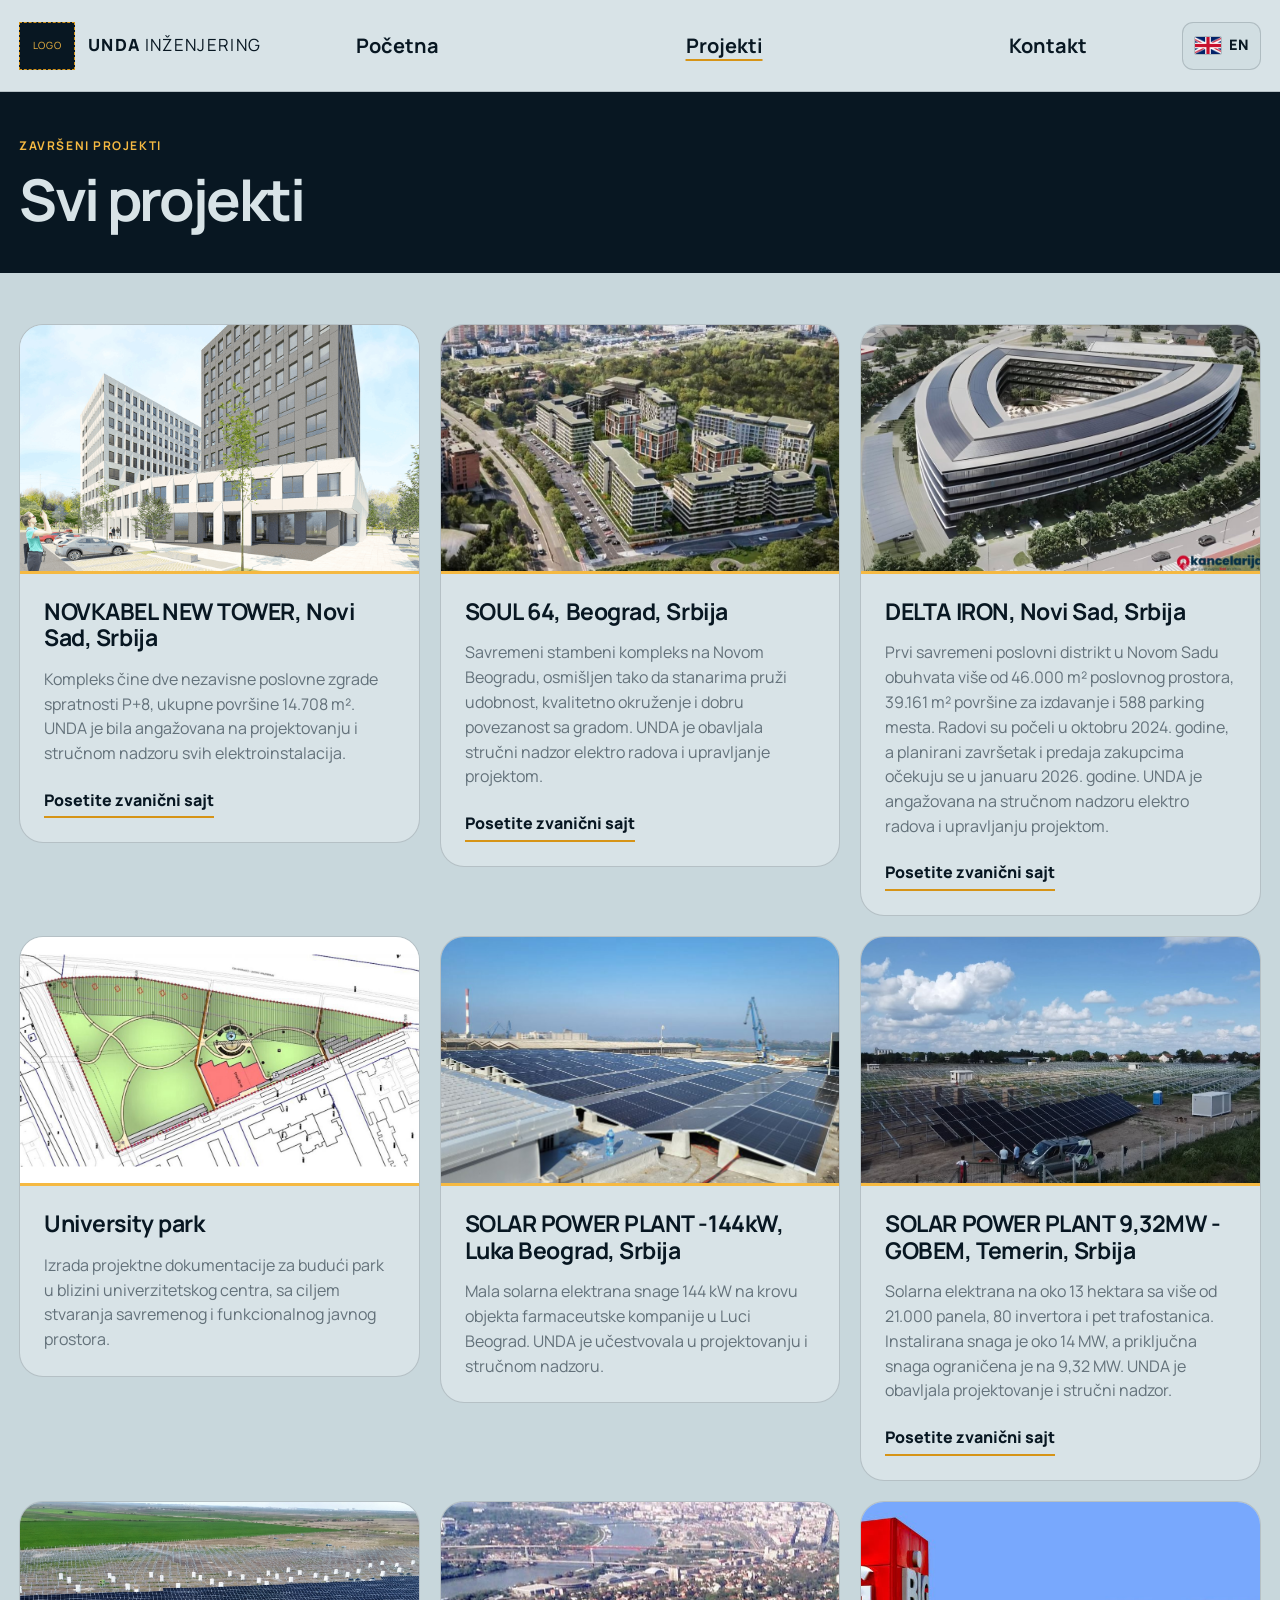
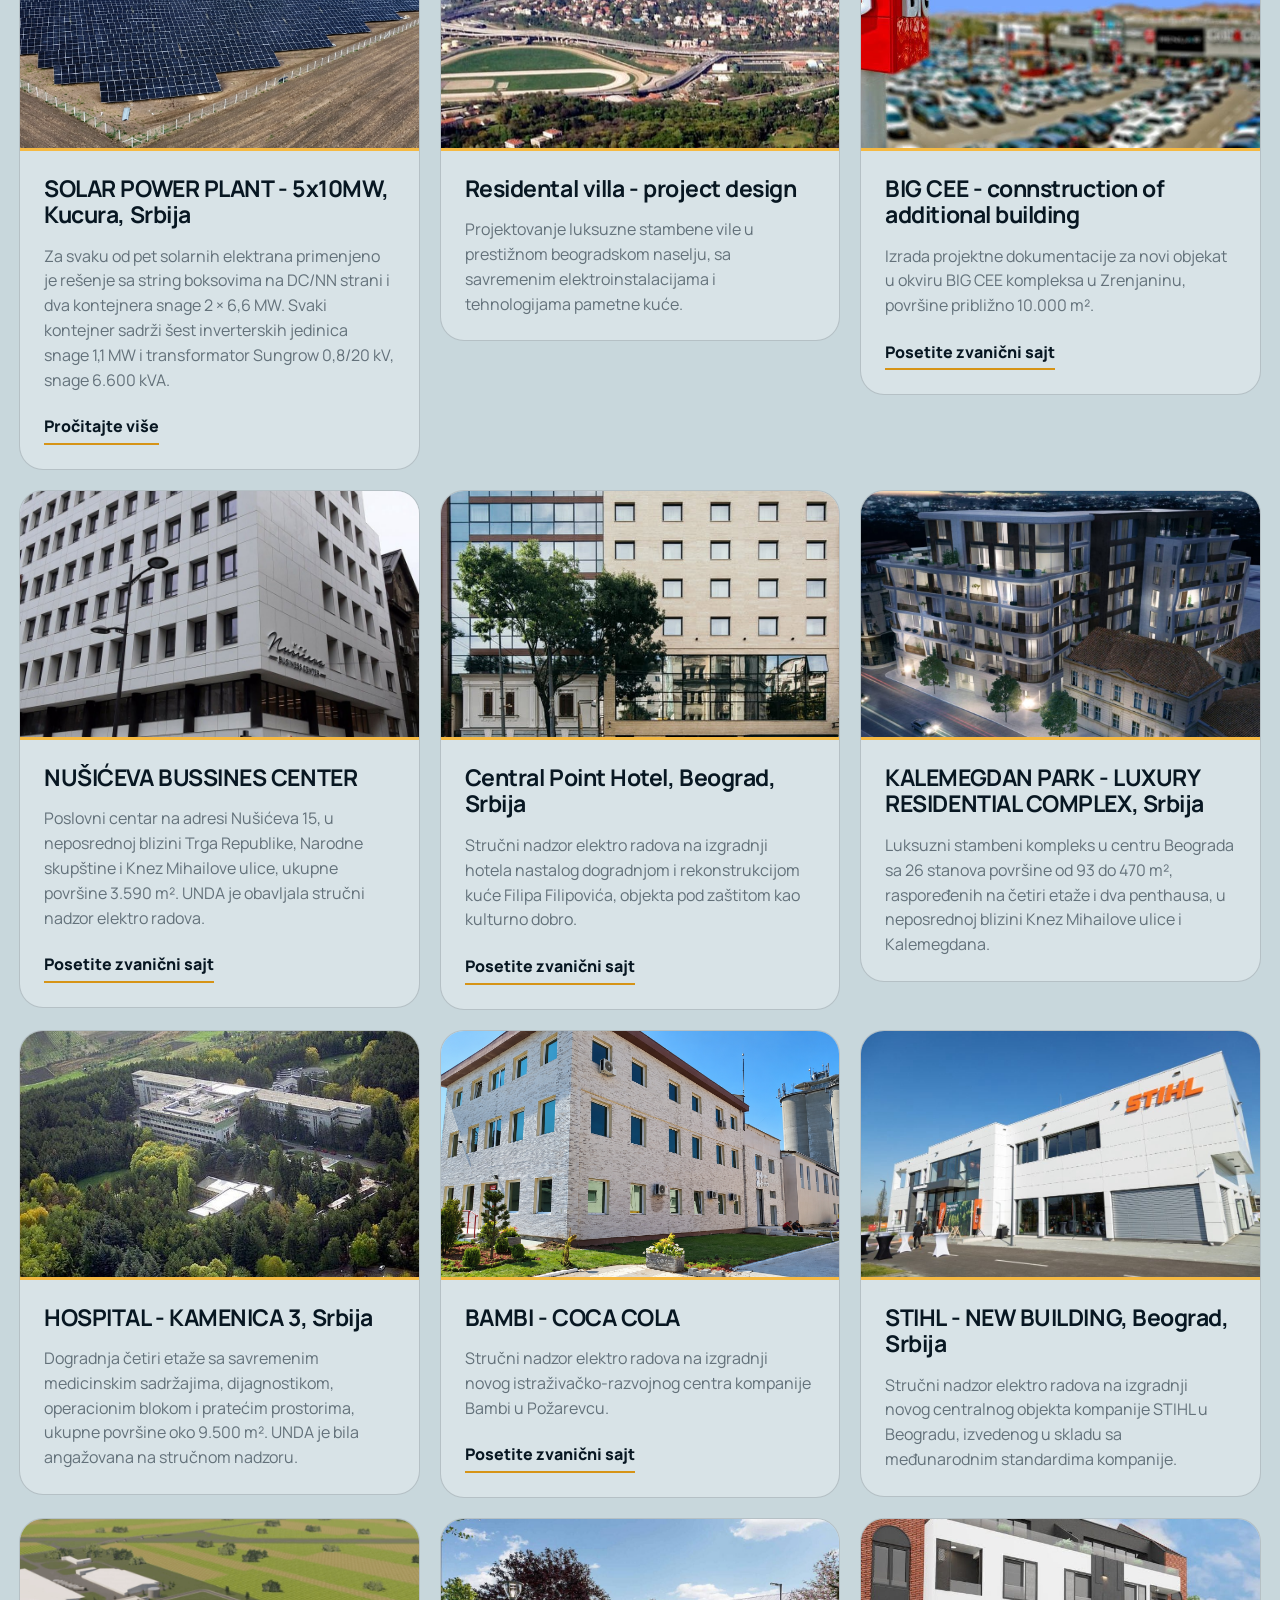
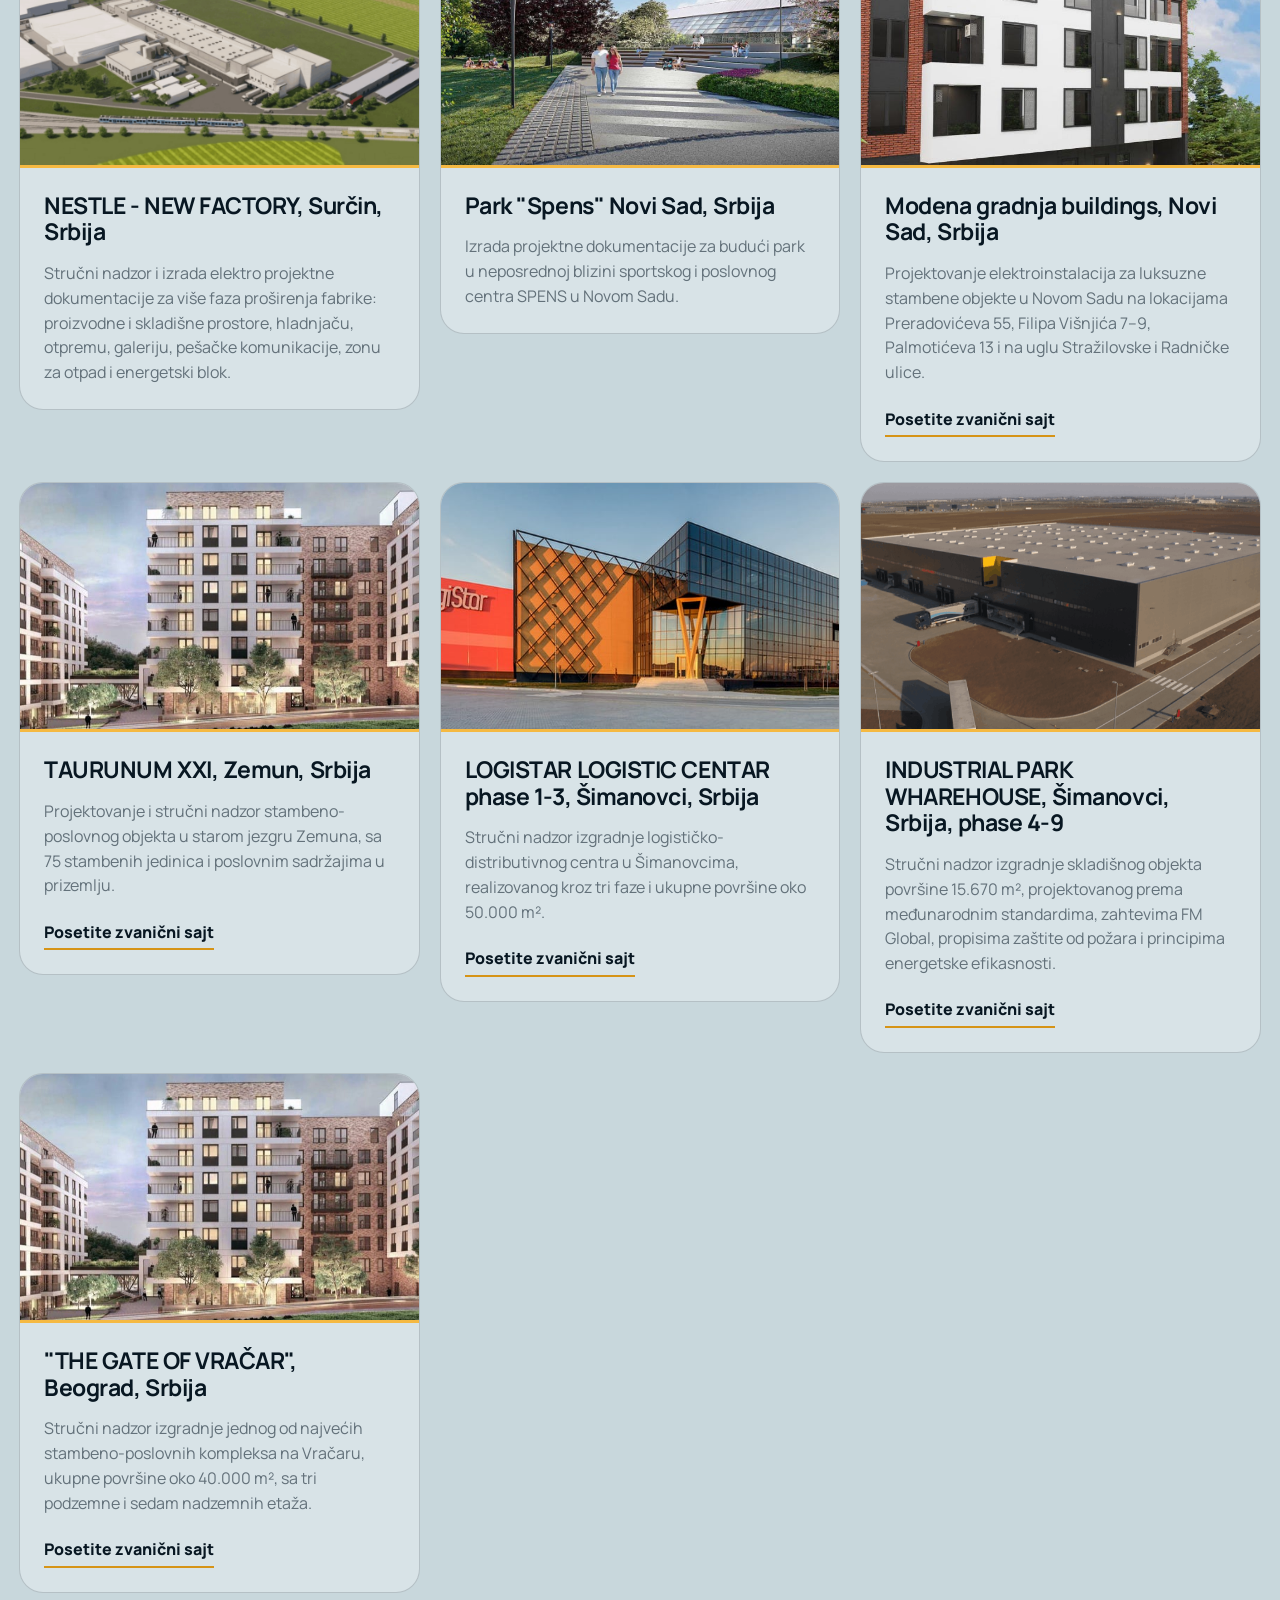
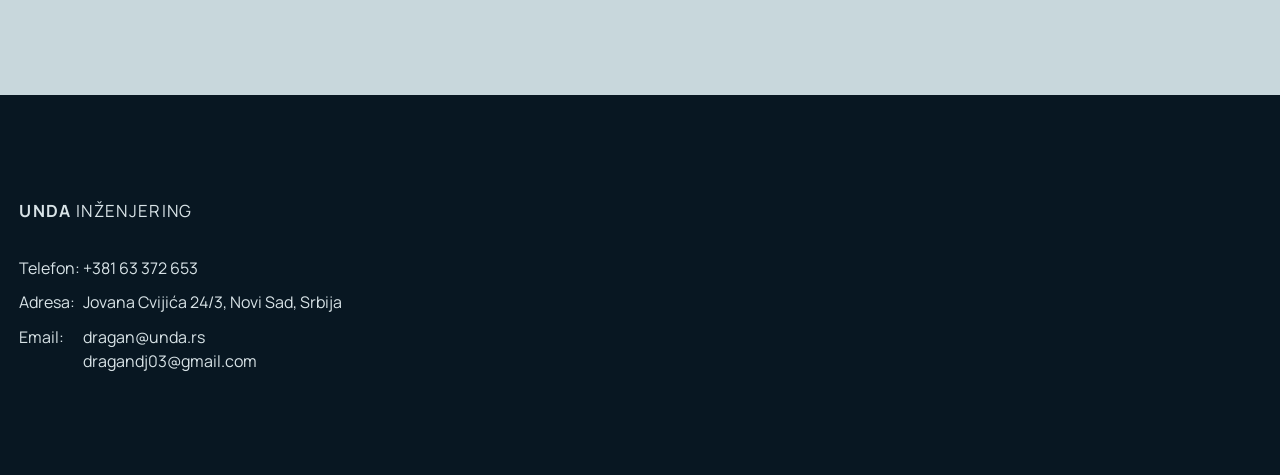
==== public/reference.html @ 7e005377 "Build projects page and featured carousel" ====
<!doctype html>
<html lang="sr">
<head>
  <meta charset="utf-8">
  <meta name="viewport" content="width=device-width, initial-scale=1">
  <title>Projekti — UNDA inženjering</title>
  <meta name="description" content="Završeni projekti kompanije UNDA inženjering.">
  <link rel="icon" type="image/svg+xml" href="data:image/svg+xml,%3Csvg xmlns='http://www.w3.org/2000/svg' viewBox='0 0 64 64'%3E%3Crect width='64' height='64' rx='8' fill='%231b1d20'/%3E%3Ctext x='32' y='43' text-anchor='middle' font-size='34' font-family='Arial' font-weight='700' fill='white'%3EU%3C/text%3E%3C/svg%3E">
  <link rel="stylesheet" href="assets/css/style.css?v=10">
  <script src="assets/js/main.js?v=6" defer></script>
</head>
<body data-title-sr="Projekti — UNDA inženjering" data-title-en="Projects — UNDA Engineering">
  <a class="skip-link" href="#sadrzaj" data-sr="Pređi na sadržaj" data-en="Skip to content">Pređi na sadržaj</a>

  <header class="site-header">
    <a class="brand" href="index.html" aria-label="UNDA inženjering — početna" data-aria-sr="UNDA inženjering — početna" data-aria-en="UNDA Engineering — home">
      <span class="logo-placeholder" aria-hidden="true">LOGO</span>
      <span class="brand-name">UNDA <strong data-sr="INŽENJERING" data-en="ENGINEERING">INŽENJERING</strong></span>
    </a>
    <nav class="main-nav" aria-label="Glavna navigacija" data-aria-sr="Glavna navigacija" data-aria-en="Main navigation">
      <a href="index.html" data-sr="Početna" data-en="Home">Početna</a>
      <a href="reference.html" aria-current="page" data-sr="Projekti" data-en="Projects">Projekti</a>
      <a href="index.html#kontakt" data-sr="Kontakt" data-en="Contact">Kontakt</a>
    </nav>
    <div class="language-switch" aria-label="Izbor jezika" data-aria-sr="Izbor jezika" data-aria-en="Language selection">
      <button class="language-toggle" type="button" data-language-toggle data-target-language="en" aria-label="Prebaci na engleski">
        <img class="language-flag" src="assets/images/flags/gb.png" alt="" aria-hidden="true">
        <span class="language-code" aria-hidden="true">EN</span>
      </button>
    </div>
  </header>

  <main id="sadrzaj" class="all-references-page">
    <section class="all-references-hero">
      <p class="section-label" data-sr="Završeni projekti" data-en="Completed projects">Završeni projekti</p>
      <h1 data-sr="Svi projekti" data-en="All projects">Svi projekti</h1>
    </section>

    <section class="all-references-grid" aria-label="Završeni projekti" data-aria-sr="Završeni projekti" data-aria-en="Completed projects">
      <article class="project-reference-card">
        <img src="assets/images/references/novkabel-new-tower.png" alt="NOVKABEL NEW TOWER, Novi Sad, Serbia">
        <div class="project-reference-content"><h2>NOVKABEL NEW TOWER, Novi Sad, Serbia</h2><p data-sr="Kompleks čine dve nezavisne poslovne zgrade spratnosti P+8, ukupne površine 14.708 m². UNDA je bila angažovana na projektovanju i stručnom nadzoru svih elektroinstalacija." data-en="The complex consists of two independent G+8 office buildings with a total area of 14,708 m². UNDA provided design and construction supervision for all electrical installations.">Kompleks čine dve nezavisne poslovne zgrade spratnosti P+8, ukupne površine 14.708 m². UNDA je bila angažovana na projektovanju i stručnom nadzoru svih elektroinstalacija.</p><a class="project-site-link" href="https://novkabel.rs/sr/portfolio/" target="_blank" rel="noopener noreferrer" data-sr="Posetite zvanični sajt" data-en="Visit official website">Posetite zvanični sajt</a></div>
      </article>
      <article class="project-reference-card">
        <img src="assets/images/references/soul-64.jpg" alt="SOUL 64, Beograd, Serbia">
        <div class="project-reference-content"><h2>SOUL 64, Beograd, Serbia</h2><p data-sr="Savremeni stambeni kompleks na Novom Beogradu, osmišljen tako da stanarima pruži udobnost, kvalitetno okruženje i dobru povezanost sa gradom. UNDA je obavljala stručni nadzor elektro radova i upravljanje projektom." data-en="A contemporary residential complex in New Belgrade, designed to provide residents with comfort, a high-quality environment, and excellent city connections. UNDA provided electrical construction supervision and project management.">Savremeni stambeni kompleks na Novom Beogradu, osmišljen tako da stanarima pruži udobnost, kvalitetno okruženje i dobru povezanost sa gradom. UNDA je obavljala stručni nadzor elektro radova i upravljanje projektom.</p><a class="project-site-link" href="https://soul64.com/lokacija/" target="_blank" rel="noopener noreferrer" data-sr="Posetite zvanični sajt" data-en="Visit official website">Posetite zvanični sajt</a></div>
      </article>
      <article class="project-reference-card">
        <img src="assets/images/references/delta-iron.jpg" alt="DELTA IRON, Novi Sad, Serbia">
        <div class="project-reference-content"><h2>DELTA IRON, Novi Sad, Serbia</h2><p data-sr="Prvi savremeni poslovni distrikt u Novom Sadu obuhvata više od 46.000 m² poslovnog prostora, 39.161 m² površine za izdavanje i 588 parking mesta. Radovi su počeli u oktobru 2024. godine, a planirani završetak i predaja zakupcima očekuju se u januaru 2026. godine. UNDA je angažovana na stručnom nadzoru elektro radova i upravljanju projektom." data-en="Novi Sad’s first modern business district comprises more than 46,000 m² of office space, 39,161 m² of leasable area, and 588 parking spaces. Construction began in October 2024, with completion and handover to tenants planned for January 2026. UNDA provides electrical construction supervision and project management.">Prvi savremeni poslovni distrikt u Novom Sadu obuhvata više od 46.000 m² poslovnog prostora, 39.161 m² površine za izdavanje i 588 parking mesta. Radovi su počeli u oktobru 2024. godine, a planirani završetak i predaja zakupcima očekuju se u januaru 2026. godine. UNDA je angažovana na stručnom nadzoru elektro radova i upravljanju projektom.</p><a class="project-site-link" href="https://deltarealestate.rs/projekti/poslovni-prostor/delta-iron/" target="_blank" rel="noopener noreferrer" data-sr="Posetite zvanični sajt" data-en="Visit official website">Posetite zvanični sajt</a></div>
      </article>
      <article class="project-reference-card">
        <img src="assets/images/references/university-park.jpg" alt="University park">
        <div class="project-reference-content"><h2>University park</h2><p data-sr="Izrada projektne dokumentacije za budući park u blizini univerzitetskog centra, sa ciljem stvaranja savremenog i funkcionalnog javnog prostora." data-en="Design documentation for a future park near the university centre, aimed at creating a contemporary and functional public space.">Izrada projektne dokumentacije za budući park u blizini univerzitetskog centra, sa ciljem stvaranja savremenog i funkcionalnog javnog prostora.</p></div>
      </article>
      <article class="project-reference-card">
        <img src="assets/images/references/solar-port-belgrade.jpg" alt="SOLAR POWER PLANT -144kW, Port Belgrade, Serbia">
        <div class="project-reference-content"><h2>SOLAR POWER PLANT -144kW, Port Belgrade, Serbia</h2><p data-sr="Mala solarna elektrana snage 144 kW na krovu objekta farmaceutske kompanije u Luci Beograd. UNDA je učestvovala u projektovanju i stručnom nadzoru." data-en="A 144 kW rooftop solar power plant for a pharmaceutical company at the Port of Belgrade. UNDA provided design and construction supervision.">Mala solarna elektrana snage 144 kW na krovu objekta farmaceutske kompanije u Luci Beograd. UNDA je učestvovala u projektovanju i stručnom nadzoru.</p></div>
      </article>
      <article class="project-reference-card">
        <img src="assets/images/references/solar-gobem.jpg" alt="SOLAR POWER PLANT 9,32MW - GOBEM, Temerin, Serbia">
        <div class="project-reference-content"><h2>SOLAR POWER PLANT 9,32MW - GOBEM, Temerin, Serbia</h2><p data-sr="Solarna elektrana na oko 13 hektara sa više od 21.000 panela, 80 invertora i pet trafostanica. Instalirana snaga je oko 14 MW, a priključna snaga ograničena je na 9,32 MW. UNDA je obavljala projektovanje i stručni nadzor." data-en="A solar power plant covering approximately 13 hectares, with more than 21,000 panels, 80 inverters, and five substations. Installed capacity is around 14 MW, with grid connection limited to 9.32 MW. UNDA provided design and construction supervision.">Solarna elektrana na oko 13 hektara sa više od 21.000 panela, 80 invertora i pet trafostanica. Instalirana snaga je oko 14 MW, a priključna snaga ograničena je na 9,32 MW. UNDA je obavljala projektovanje i stručni nadzor.</p><a class="project-site-link" href="https://solarni.shop/fotonaponska-elektrana-fne-gobem-temerin/" target="_blank" rel="noopener noreferrer" data-sr="Posetite zvanični sajt" data-en="Visit official website">Posetite zvanični sajt</a></div>
      </article>
      <article class="project-reference-card">
        <img src="assets/images/references/solar-kucura.png" alt="SOLAR POWER PLANT - 5x10MW, Kucura, Srbija">
        <div class="project-reference-content"><h2 data-sr="SOLAR POWER PLANT - 5x10MW, Kucura, Srbija" data-en="SOLAR POWER PLANT - 5x10MW, Kucura, Serbia">SOLAR POWER PLANT - 5x10MW, Kucura, Srbija</h2><p data-sr="Za svaku od pet solarnih elektrana primenjeno je rešenje sa string boksovima na DC/NN strani i dva kontejnera snage 2 × 6,6 MW. Svaki kontejner sadrži šest inverterskih jedinica snage 1,1 MW i transformator Sungrow 0,8/20 kV, snage 6.600 kVA." data-en="Each of the five solar power plants uses a solution with string boxes on the DC/LV side and two 6.6 MW containers. Each container comprises six 1.1 MW inverter units and a Sungrow 0.8/20 kV, 6,600 kVA transformer.">Za svaku od pet solarnih elektrana primenjeno je rešenje sa string boksovima na DC/NN strani i dva kontejnera snage 2 × 6,6 MW. Svaki kontejner sadrži šest inverterskih jedinica snage 1,1 MW i transformator Sungrow 0,8/20 kV, snage 6.600 kVA.</p><a class="project-site-link" href="https://lnkd.in/p/dDC9ZyuW" target="_blank" rel="noopener noreferrer" data-sr="Pročitajte više" data-en="Read more">Pročitajte više</a></div>
      </article>
      <article class="project-reference-card">
        <img src="assets/images/references/residential-villa.jpg" alt="Residental villa - project design">
        <div class="project-reference-content"><h2>Residental villa - project design</h2><p data-sr="Projektovanje luksuzne stambene vile u prestižnom beogradskom naselju, sa savremenim elektroinstalacijama i tehnologijama pametne kuće." data-en="Design of a luxury residential villa in a prestigious Belgrade neighbourhood, featuring contemporary electrical installations and smart-home technologies.">Projektovanje luksuzne stambene vile u prestižnom beogradskom naselju, sa savremenim elektroinstalacijama i tehnologijama pametne kuće.</p></div>
      </article>
      <article class="project-reference-card">
        <img src="assets/images/references/big-cee.jpg" alt="BIG CEE - connstruction of additional building">
        <div class="project-reference-content"><h2>BIG CEE - connstruction of additional building</h2><p data-sr="Izrada projektne dokumentacije za novi objekat u okviru BIG CEE kompleksa u Zrenjaninu, površine približno 10.000 m²." data-en="Design documentation for a new building of approximately 10,000 m² within the BIG CEE complex in Zrenjanin.">Izrada projektne dokumentacije za novi objekat u okviru BIG CEE kompleksa u Zrenjaninu, površine približno 10.000 m².</p><a class="project-site-link" href="https://www.bigcenters.rs/zrenjanin/" target="_blank" rel="noopener noreferrer" data-sr="Posetite zvanični sajt" data-en="Visit official website">Posetite zvanični sajt</a></div>
      </article>
      <article class="project-reference-card">
        <img src="assets/images/references/nusiceva.jpg" alt="NUŠIĆEVA BUSSINES CENTER">
        <div class="project-reference-content"><h2>NUŠIĆEVA BUSSINES CENTER</h2><p data-sr="Poslovni centar na adresi Nušićeva 15, u neposrednoj blizini Trga Republike, Narodne skupštine i Knez Mihailove ulice, ukupne površine 3.590 m². UNDA je obavljala stručni nadzor elektro radova." data-en="A 3,590 m² business centre at 15 Nušićeva Street, near Republic Square, the National Assembly, and Knez Mihailova Street. UNDA provided electrical construction supervision.">Poslovni centar na adresi Nušićeva 15, u neposrednoj blizini Trga Republike, Narodne skupštine i Knez Mihailove ulice, ukupne površine 3.590 m². UNDA je obavljala stručni nadzor elektro radova.</p><a class="project-site-link" href="https://www.sf1properties.com/rs/oglasni-prostor/58-oglasni-prostor-nusiceva" target="_blank" rel="noopener noreferrer" data-sr="Posetite zvanični sajt" data-en="Visit official website">Posetite zvanični sajt</a></div>
      </article>
      <article class="project-reference-card">
        <img src="assets/images/references/central-point-hotel.jpg" alt="Central Point Hotel, Belgrade, Serbia">
        <div class="project-reference-content"><h2>Central Point Hotel, Belgrade, Serbia</h2><p data-sr="Stručni nadzor elektro radova na izgradnji hotela nastalog dogradnjom i rekonstrukcijom kuće Filipa Filipovića, objekta pod zaštitom kao kulturno dobro." data-en="Electrical construction supervision for a hotel created through the extension and reconstruction of Filip Filipović House, a protected cultural property.">Stručni nadzor elektro radova na izgradnji hotela nastalog dogradnjom i rekonstrukcijom kuće Filipa Filipovića, objekta pod zaštitom kao kulturno dobro.</p><a class="project-site-link" href="https://centralpointhotel.com/" target="_blank" rel="noopener noreferrer" data-sr="Posetite zvanični sajt" data-en="Visit official website">Posetite zvanični sajt</a></div>
      </article>
      <article class="project-reference-card">
        <img src="assets/images/references/kalemegdan-park.jpg" alt="KALEMEGDAN PARK - LUXURY RESIDENTIAL COMPLEX, Serbia">
        <div class="project-reference-content"><h2>KALEMEGDAN PARK - LUXURY RESIDENTIAL COMPLEX, Serbia</h2><p data-sr="Luksuzni stambeni kompleks u centru Beograda sa 26 stanova površine od 93 do 470 m², raspoređenih na četiri etaže i dva penthausa, u neposrednoj blizini Knez Mihailove ulice i Kalemegdana." data-en="A luxury residential complex in central Belgrade with 26 apartments ranging from 93 to 470 m², arranged across four floors and two penthouses, near Knez Mihailova Street and Kalemegdan.">Luksuzni stambeni kompleks u centru Beograda sa 26 stanova površine od 93 do 470 m², raspoređenih na četiri etaže i dva penthausa, u neposrednoj blizini Knez Mihailove ulice i Kalemegdana.</p></div>
      </article>
      <article class="project-reference-card">
        <img src="assets/images/references/kamenica-3.jpg" alt="HOSPITAL - KAMENICA 3, Serbia">
        <div class="project-reference-content"><h2>HOSPITAL - KAMENICA 3, Serbia</h2><p data-sr="Dogradnja četiri etaže sa savremenim medicinskim sadržajima, dijagnostikom, operacionim blokom i pratećim prostorima, ukupne površine oko 9.500 m². UNDA je bila angažovana na stručnom nadzoru." data-en="A four-storey extension with contemporary medical facilities, diagnostics, operating theatres, and supporting spaces, with a total area of approximately 9,500 m². UNDA provided construction supervision.">Dogradnja četiri etaže sa savremenim medicinskim sadržajima, dijagnostikom, operacionim blokom i pratećim prostorima, ukupne površine oko 9.500 m². UNDA je bila angažovana na stručnom nadzoru.</p></div>
      </article>
      <article class="project-reference-card">
        <img src="assets/images/references/bambi-coca-cola.png" alt="BAMBI - COCA COLA">
        <div class="project-reference-content"><h2>BAMBI - COCA COLA</h2><p data-sr="Stručni nadzor elektro radova na izgradnji novog istraživačko-razvojnog centra kompanije Bambi u Požarevcu." data-en="Electrical construction supervision for Bambi’s new research and development centre in Požarevac.">Stručni nadzor elektro radova na izgradnji novog istraživačko-razvojnog centra kompanije Bambi u Požarevcu.</p><a class="project-site-link" href="https://bambi.rs/" target="_blank" rel="noopener noreferrer" data-sr="Posetite zvanični sajt" data-en="Visit official website">Posetite zvanični sajt</a></div>
      </article>
      <article class="project-reference-card">
        <img src="assets/images/references/stihl.jpg" alt="STIHL - NEW BUILDING, Belgrade, Serbia">
        <div class="project-reference-content"><h2>STIHL - NEW BUILDING, Belgrade, Serbia</h2><p data-sr="Stručni nadzor elektro radova na izgradnji novog centralnog objekta kompanije STIHL u Beogradu, izvedenog u skladu sa međunarodnim standardima kompanije." data-en="Electrical construction supervision for STIHL’s new headquarters building in Belgrade, delivered in accordance with the company’s international standards.">Stručni nadzor elektro radova na izgradnji novog centralnog objekta kompanije STIHL u Beogradu, izvedenog u skladu sa međunarodnim standardima kompanije.</p></div>
      </article>
      <article class="project-reference-card">
        <img src="assets/images/references/nestle-new-factory.png" alt="NESTLE - NEW FACTORY, Surčin, Serbia">
        <div class="project-reference-content"><h2>NESTLE - NEW FACTORY, Surčin, Serbia</h2><p data-sr="Stručni nadzor i izrada elektro projektne dokumentacije za više faza proširenja fabrike: proizvodne i skladišne prostore, hladnjaču, otpremu, galeriju, pešačke komunikacije, zonu za otpad i energetski blok." data-en="Construction supervision and electrical design documentation for several factory expansion phases, including production and warehouse areas, cold storage, shipping, a gallery, pedestrian links, a waste area, and the energy block.">Stručni nadzor i izrada elektro projektne dokumentacije za više faza proširenja fabrike: proizvodne i skladišne prostore, hladnjaču, otpremu, galeriju, pešačke komunikacije, zonu za otpad i energetski blok.</p></div>
      </article>
      <article class="project-reference-card">
        <img src="assets/images/references/park-spens.jpg" alt="Park &quot;Spens&quot; Novi Sad, Serbia">
        <div class="project-reference-content"><h2>Park "Spens" Novi Sad, Serbia</h2><p data-sr="Izrada projektne dokumentacije za budući park u neposrednoj blizini sportskog i poslovnog centra SPENS u Novom Sadu." data-en="Design documentation for a future park near the SPENS sports and business centre in Novi Sad.">Izrada projektne dokumentacije za budući park u neposrednoj blizini sportskog i poslovnog centra SPENS u Novom Sadu.</p></div>
      </article>
      <article class="project-reference-card">
        <img src="assets/images/references/modena-gradnja.jpg" alt="Modena gradnja buildings, Novi Sad, Serbia">
        <div class="project-reference-content"><h2>Modena gradnja buildings, Novi Sad, Serbia</h2><p data-sr="Projektovanje elektroinstalacija za luksuzne stambene objekte u Novom Sadu na lokacijama Preradovićeva 55, Filipa Višnjića 7–9, Palmotićeva 13 i na uglu Stražilovske i Radničke ulice." data-en="Electrical design for luxury residential buildings in Novi Sad at 55 Preradovićeva Street, 7–9 Filipa Višnjića Street, 13 Palmotićeva Street, and the corner of Stražilovska and Radnička streets.">Projektovanje elektroinstalacija za luksuzne stambene objekte u Novom Sadu na lokacijama Preradovićeva 55, Filipa Višnjića 7–9, Palmotićeva 13 i na uglu Stražilovske i Radničke ulice.</p><a class="project-site-link" href="https://modenagradnja.com/" target="_blank" rel="noopener noreferrer" data-sr="Posetite zvanični sajt" data-en="Visit official website">Posetite zvanični sajt</a></div>
      </article>
      <article class="project-reference-card">
        <img src="assets/images/references/taurunum-xxi.jpg" alt="TAURUNUM XXI, Zemun, Serbia">
        <div class="project-reference-content"><h2>TAURUNUM XXI, Zemun, Serbia</h2><p data-sr="Projektovanje i stručni nadzor stambeno-poslovnog objekta u starom jezgru Zemuna, sa 75 stambenih jedinica i poslovnim sadržajima u prizemlju." data-en="Design and construction supervision for a mixed-use building in the historic centre of Zemun, with 75 residential units and commercial premises on the ground floor.">Projektovanje i stručni nadzor stambeno-poslovnog objekta u starom jezgru Zemuna, sa 75 stambenih jedinica i poslovnim sadržajima u prizemlju.</p><a class="project-site-link" href="https://taurunum.rs/" target="_blank" rel="noopener noreferrer" data-sr="Posetite zvanični sajt" data-en="Visit official website">Posetite zvanični sajt</a></div>
      </article>
      <article class="project-reference-card">
        <img src="assets/images/references/logistar.jpg" alt="LOGISTAR LOGISTIC CENTAR phase 1-3, Šimanovci, Serbia">
        <div class="project-reference-content"><h2>LOGISTAR LOGISTIC CENTAR phase 1-3, Šimanovci, Serbia</h2><p data-sr="Stručni nadzor izgradnje logističko-distributivnog centra u Šimanovcima, realizovanog kroz tri faze i ukupne površine oko 50.000 m²." data-en="Construction supervision for a logistics and distribution centre in Šimanovci, delivered in three phases with a total area of approximately 50,000 m².">Stručni nadzor izgradnje logističko-distributivnog centra u Šimanovcima, realizovanog kroz tri faze i ukupne površine oko 50.000 m².</p><a class="project-site-link" href="https://www.logistar.rs/" target="_blank" rel="noopener noreferrer" data-sr="Posetite zvanični sajt" data-en="Visit official website">Posetite zvanični sajt</a></div>
      </article>
      <article class="project-reference-card">
        <img src="assets/images/references/industrial-park.png" alt="INDUSTRIAL PARK WHAREHOUSE, Šimanovci, Serbia, phase 4-9">
        <div class="project-reference-content"><h2>INDUSTRIAL PARK WHAREHOUSE, Šimanovci, Serbia, phase 4-9</h2><p data-sr="Stručni nadzor izgradnje skladišnog objekta površine 15.670 m², projektovanog prema međunarodnim standardima, zahtevima FM Global, propisima zaštite od požara i principima energetske efikasnosti." data-en="Construction supervision for a 15,670 m² warehouse designed to international standards, FM Global requirements, fire-safety regulations, and energy-efficiency principles.">Stručni nadzor izgradnje skladišnog objekta površine 15.670 m², projektovanog prema međunarodnim standardima, zahtevima FM Global, propisima zaštite od požara i principima energetske efikasnosti.</p><a class="project-site-link" href="https://www.ipb.co.rs/" target="_blank" rel="noopener noreferrer" data-sr="Posetite zvanični sajt" data-en="Visit official website">Posetite zvanični sajt</a></div>
      </article>
      <article class="project-reference-card">
        <img src="assets/images/references/gate-of-vracar.jpg" alt="&quot;THE GATE OF VRAČAR&quot;, Belgrade, Serbia">
        <div class="project-reference-content"><h2>"THE GATE OF VRAČAR", Belgrade, Serbia</h2><p data-sr="Stručni nadzor izgradnje jednog od najvećih stambeno-poslovnih kompleksa na Vračaru, ukupne površine oko 40.000 m², sa tri podzemne i sedam nadzemnih etaža." data-en="Construction supervision for one of Vračar’s largest mixed-use complexes, with a total area of approximately 40,000 m² across three underground and seven above-ground floors.">Stručni nadzor izgradnje jednog od najvećih stambeno-poslovnih kompleksa na Vračaru, ukupne površine oko 40.000 m², sa tri podzemne i sedam nadzemnih etaža.</p><a class="project-site-link" href="https://kapijavracara.rs/" target="_blank" rel="noopener noreferrer" data-sr="Posetite zvanični sajt" data-en="Visit official website">Posetite zvanični sajt</a></div>
      </article>
    </section>
  </main>

  <footer class="site-footer" id="kontakt">
    <strong class="footer-brand">UNDA <span data-sr="inženjering" data-en="engineering">inženjering</span></strong>
    <div class="footer-contact">
      <div class="footer-contact-line"><span data-sr="Telefon:" data-en="Phone:">Telefon:</span> <a href="tel:+38163372653">+381 63 372 653</a></div>
      <div class="footer-contact-line"><span data-sr="Adresa:" data-en="Address:">Adresa:</span> <address data-sr="Jovana Cvijića 24/3, Novi Sad, Srbija" data-en="Jovana Cvijića 24/3, Novi Sad, Serbia">Jovana Cvijića 24/3, Novi Sad, Srbija</address></div>
      <div class="footer-contact-line footer-emails"><span>Email:</span><a href="mailto:dragan@unda.rs">dragan@unda.rs</a><a href="mailto:dragandj03@gmail.com">dragandj03@gmail.com</a></div>
    </div>
  </footer>
</body>
</html>
---- public/assets/css/style.css ----
@font-face { font-family:"Manrope"; font-style:normal; font-weight:400 800; font-display:swap; src:url("../fonts/manrope-latin-ext.woff2") format("woff2"); unicode-range:U+0100-02BA,U+02BD-02C5,U+02C7-02CC,U+02CE-02D7,U+02DD-02FF,U+0304,U+0308,U+0329,U+1D00-1DBF,U+1E00-1E9F,U+1EF2-1EFF,U+2020,U+20A0-20AB,U+20AD-20C0,U+2113,U+2C60-2C7F,U+A720-A7FF; }
@font-face { font-family:"Manrope"; font-style:normal; font-weight:400 800; font-display:swap; src:url("../fonts/manrope-latin.woff2") format("woff2"); unicode-range:U+0000-00FF,U+0131,U+0152-0153,U+02BB-02BC,U+02C6,U+02DA,U+02DC,U+0304,U+0308,U+0329,U+2000-206F,U+20AC,U+2122,U+2191,U+2193,U+2212,U+2215,U+FEFF,U+FFFD; }
:root { --ink:#081722; --ink-soft:#102936; --surface:#d1dee2; --paper:#c8d7dc; --muted:#63717a; --line:rgba(8,23,34,.17); --signal:#f5b942; --signal-dark:#d69417; --white:#d8e3e7; --max-width:1240px; font-family:"Manrope","Segoe UI",sans-serif; color:var(--ink); background:var(--paper); }
* { box-sizing:border-box; }
html { scroll-behavior:smooth; }
body { margin:0; color:var(--ink); background:var(--paper); font-size:1rem; line-height:1.55; }
a { color:inherit; }
button { font:inherit; }
.skip-link { position:fixed; left:1rem; top:-5rem; z-index:100; padding:.7rem 1rem; background:var(--ink); color:var(--white); }
.skip-link:focus { top:1rem; }

.site-header { min-height:92px; padding:1rem clamp(1rem,1.5vw,2rem); display:grid; grid-template-columns:auto minmax(0,1fr) auto; align-items:center; gap:clamp(2rem,4vw,5rem); border-bottom:1px solid var(--line); background:var(--white); position:sticky; top:0; z-index:20; }
.brand { display:inline-flex; align-items:center; gap:.8rem; text-decoration:none; justify-self:start; }
.logo-placeholder { width:56px; height:48px; display:grid; place-items:center; border:1px dashed var(--signal-dark); background:var(--ink); color:var(--signal); font-size:.62rem; letter-spacing:.08em; }
.brand-name { font-size:1.05rem; font-weight:800; letter-spacing:.08em; }
.brand-name strong { font-weight:400; }
.main-nav { width:min(100%,760px); display:flex; align-items:center; justify-content:space-between; justify-self:center; gap:clamp(2rem,6vw,7rem); }
.main-nav a { padding:.65rem .9rem; text-decoration:none; font-size:1.25rem; font-weight:700; }
.main-nav a:hover,.main-nav a:focus-visible { text-decoration:underline; text-decoration-color:var(--signal-dark); text-decoration-thickness:2px; text-underline-offset:.3rem; }
.main-nav a[aria-current="page"] { text-decoration:underline; text-decoration-color:var(--signal-dark); text-decoration-thickness:2px; text-underline-offset:.35rem; }
.language-switch { display:flex; align-items:center; justify-self:end; gap:.35rem; }
.language-toggle { min-width:76px; min-height:48px; padding:.45rem .7rem; display:inline-flex; align-items:center; justify-content:center; gap:.45rem; border:1px solid var(--line); border-radius:.7rem; background:var(--surface); color:var(--ink); font:inherit; font-weight:800; cursor:pointer; transition:border-color .2s ease,background .2s ease; }
.language-toggle:hover,.language-toggle:focus-visible { border-color:var(--signal-dark); background:var(--white); }
.language-flag { width:28px; height:19px; display:block; object-fit:cover; border:1px solid rgba(8,23,34,.18); border-radius:2px; }
.language-code { font-size:.9rem; letter-spacing:.06em; }

.hero { padding:clamp(2.2rem,4vw,3.5rem) clamp(1rem,1.5vw,2rem) clamp(2rem,3vw,3rem); display:flex; flex-direction:column; gap:clamp(1.5rem,3vw,2.5rem); background:var(--ink); color:var(--white); }
.section-label { margin:0 0 1rem; color:var(--signal-dark); font-size:.75rem; font-weight:700; letter-spacing:.13em; text-transform:uppercase; }
.hero h1 { max-width:none; margin:0; font-size:clamp(2.4rem,4.6vw,4.4rem); line-height:1.02; letter-spacing:-.045em; }
.hero h1 span { display:block; white-space:nowrap; }
.primary-link { display:inline-block; padding:1rem 1.5rem; border:1px solid var(--signal); background:var(--signal); color:var(--ink); text-decoration:none; font-size:1.15rem; font-weight:800; }
.primary-link:hover { background:#f8d37c; border-color:#f8d37c; color:var(--ink); }
.work-areas { width:100%; display:grid; grid-template-columns:repeat(3,1fr); gap:1rem; }
.work-areas article { min-height:170px; padding:1.6rem; display:flex; align-items:flex-start; position:relative; overflow:hidden; border:1px solid rgba(255,255,255,.18); border-top:4px solid var(--signal); border-radius:1.5rem; background:var(--ink-soft); color:var(--white); }
.work-areas h2 { max-width:260px; margin:0; font-size:clamp(1.5rem,2.4vw,2.15rem); line-height:1.08; letter-spacing:-.03em; }
.work-area-icon { width:4rem; height:4rem; position:absolute; right:1.5rem; bottom:1.2rem; color:var(--signal); fill:none; stroke:currentColor; stroke-linecap:round; stroke-linejoin:round; stroke-width:1.45; opacity:.95; }
.hero-reference-link { align-self:flex-start; }

.content-section { width:100%; margin:0; padding:clamp(3rem,5vw,5rem) clamp(1rem,1.5vw,2rem); }
.section-heading { max-width:790px; margin-bottom:2rem; }
.section-heading h2,.site-footer h2 { margin:0; font-size:clamp(2.2rem,4.2vw,4rem); line-height:1.04; letter-spacing:-.04em; }
.benefit-grid { display:grid; grid-template-columns:repeat(4,1fr); gap:1rem; }
.benefit-grid article { min-height:215px; padding:1.45rem 1.6rem; display:flex; flex-direction:column; justify-content:flex-start; border:1px solid var(--line); border-radius:2rem; background:var(--surface); box-shadow:inset 0 3px 0 var(--signal); }
.benefit-grid h3 { min-height:3.3rem; margin:0 0 1rem; font-size:1.35rem; line-height:1.2; }
.benefit-grid p { margin:0; color:var(--muted); }

.benefits { padding-bottom:2rem; }
.references { padding-top:0; }
.section-heading-row { max-width:none; display:flex; align-items:flex-end; justify-content:space-between; gap:2rem; }
.future-link { padding-bottom:.4rem; color:var(--muted); border-bottom:1px dashed var(--muted); font-size:.8rem; }
.projects-link-button { display:inline-block; padding:.8rem 1.15rem; border:1px solid var(--signal-dark); background:var(--signal); color:var(--ink); text-decoration:none; font-weight:800; }
.projects-link-button:hover,.projects-link-button:focus-visible { background:#f8d37c; }
.reference-carousel { position:relative; }
.reference-grid { display:flex; gap:1rem; padding:.15rem 3.75rem .8rem; overflow-x:auto; scroll-behavior:smooth; scroll-snap-type:x mandatory; scrollbar-width:none; }
.reference-grid::-webkit-scrollbar { display:none; }
.reference-card { flex:0 0 clamp(285px,29vw,420px); scroll-snap-align:start; border:1px solid var(--line); background:var(--white); }
.carousel-button { width:48px; height:48px; padding:0; display:grid; place-items:center; position:absolute; top:50%; z-index:2; transform:translateY(-50%); border:1px solid var(--signal-dark); border-radius:50%; background:var(--signal); color:var(--ink); cursor:pointer; font-size:1.7rem; font-weight:800; line-height:1; box-shadow:0 5px 16px rgba(8,23,34,.2); }
.carousel-button:hover,.carousel-button:focus-visible { background:#f8d37c; }
.carousel-button-prev { left:0; }
.carousel-button-next { right:0; }
.reference-card-image { width:100%; aspect-ratio:4/3; display:block; object-fit:cover; border-bottom:3px solid var(--signal); }
.image-placeholder { aspect-ratio:4/3; display:grid; place-items:center; background:linear-gradient(145deg,var(--ink-soft),#345061); border-bottom:3px solid var(--signal); color:var(--white); font-size:.72rem; text-transform:uppercase; letter-spacing:.08em; }
.reference-card>p,.reference-card>h3,.reference-card>span { margin-left:1rem; margin-right:1rem; }
.reference-card>p { margin-top:1.2rem; margin-bottom:.35rem; color:var(--signal-dark); font-size:.72rem; text-transform:uppercase; letter-spacing:.08em; }
.reference-card>h3 { margin-top:1.2rem; margin-bottom:.3rem; font-size:1.2rem; line-height:1.25; }
.reference-card>span { display:block; margin-bottom:1.2rem; color:var(--muted); font-size:.88rem; }

.site-footer { padding:clamp(4rem,8vw,7rem) clamp(1rem,1.5vw,2rem); background:var(--ink); color:var(--white); }
.footer-brand { display:block; margin-bottom:2rem; font-size:1.05rem; letter-spacing:.08em; text-transform:uppercase; }
.footer-brand span { font-weight:400; }
.footer-contact { display:flex; flex-direction:column; align-items:flex-start; gap:.65rem; }
.footer-contact-line { width:100%; display:grid; grid-template-columns:3.75rem minmax(0,1fr); column-gap:.25rem; align-items:baseline; color:var(--white); font-size:1rem; line-height:1.5; }
html[lang="en"] .footer-contact-line { grid-template-columns:4rem minmax(0,1fr); column-gap:.6rem; }
.footer-contact a,.footer-contact address { color:var(--white); font-size:inherit; font-style:normal; line-height:inherit; }
.footer-contact a { text-decoration:none; }
.footer-contact a:hover,.footer-contact a:focus-visible { opacity:.72; }
.footer-emails a:last-child { grid-column:2; }
.footer-social { margin-top:1.5rem; }
.linkedin-link { display:inline-flex; align-items:center; gap:.7rem; color:var(--white); text-decoration:none; font-weight:700; }
.linkedin-link svg { width:2.2rem; height:2.2rem; fill:none; stroke:var(--signal); stroke-linecap:round; stroke-linejoin:round; stroke-width:1.7; }
.linkedin-link:hover,.linkedin-link:focus-visible { color:var(--signal); }
.reference-placeholder { min-height:100vh; padding:clamp(3rem,8vw,8rem); display:flex; flex-direction:column; align-items:flex-start; justify-content:center; background:var(--surface); }
.reference-placeholder h1 { max-width:850px; margin:0 0 2rem; font-size:clamp(2.5rem,6vw,5rem); line-height:1; letter-spacing:-.05em; }

.all-references-page { background:var(--paper); }
.all-references-hero { padding:clamp(2.25rem,3.5vw,3.5rem) clamp(1rem,1.5vw,2rem); background:var(--ink); color:var(--white); }
.all-references-hero .section-label { color:var(--signal); }
.all-references-hero h1 { margin:0; font-size:clamp(2.35rem,4.5vw,4.25rem); line-height:.98; letter-spacing:-.045em; }
.all-references-grid { padding:clamp(2rem,4vw,4rem) clamp(1rem,1.5vw,2rem) clamp(5rem,8vw,8rem); display:grid; grid-template-columns:repeat(3,minmax(0,1fr)); gap:1.25rem; align-items:start; }
.project-reference-card { overflow:hidden; border:1px solid var(--line); border-radius:1.5rem; background:var(--white); }
.project-reference-card>img { width:100%; aspect-ratio:16/10; display:block; object-fit:cover; border-bottom:3px solid var(--signal); }
.project-reference-content { padding:1.5rem; display:flex; flex-direction:column; align-items:flex-start; gap:1rem; }
.project-reference-content h2 { margin:0; font-size:clamp(1.25rem,1.8vw,1.65rem); line-height:1.15; letter-spacing:-.02em; }
.project-reference-content p { margin:0; color:var(--muted); }
.project-site-link { margin-top:.35rem; padding-bottom:.25rem; border-bottom:2px solid var(--signal-dark); color:var(--ink); text-decoration:none; font-weight:800; }
.project-site-link:hover,.project-site-link:focus-visible { color:var(--signal-dark); }

@media (max-width:1100px) { .all-references-grid { grid-template-columns:repeat(2,minmax(0,1fr)); } }
@media (max-width:1000px) { .content-section { padding-left:2rem; padding-right:2rem; } }
@media (max-width:760px) {
  .site-header { min-height:auto; padding:.8rem 1rem; grid-template-columns:1fr auto; gap:.75rem 1rem; position:static; }
  .brand { grid-column:1; }
  .logo-placeholder { width:45px; height:40px; }
  .brand-name { font-size:.88rem; }
  .language-switch { grid-column:2; grid-row:1; }
  .main-nav { width:100%; grid-column:1/-1; grid-row:2; display:grid; grid-template-columns:1fr 1fr 1fr; gap:0; border-top:1px solid var(--line); }
  .main-nav a { padding:.75rem .3rem; text-align:center; font-size:.9rem; }
  .hero { padding:2.5rem 1rem 3.5rem; gap:2rem; }
  .hero h1 { font-size:clamp(2.35rem,10vw,3.4rem); }
  .hero h1 span { white-space:normal; }
  .work-areas { grid-template-columns:1fr; }
  .work-areas article { min-height:120px; }
  .content-section { padding:4.5rem 1rem; }
  .benefit-grid { display:flex; gap:.8rem; overflow-x:auto; padding-bottom:1rem; scroll-snap-type:x mandatory; }
  .benefit-grid article { flex:0 0 min(78vw,310px); min-height:210px; scroll-snap-align:start; }
  .section-heading-row { align-items:flex-start; flex-direction:column; }
  .reference-grid { padding-left:2.75rem; padding-right:2.75rem; }
  .reference-card { flex-basis:min(78vw,330px); }
  .carousel-button { width:40px; height:40px; font-size:1.35rem; }
  .all-references-hero { padding:2.5rem 1rem; }
  .all-references-grid { grid-template-columns:1fr; padding:1rem 1rem 4.5rem; }
  .project-reference-content { padding:1.25rem; }
  .site-footer { padding:4.5rem 1rem 2rem; }
}
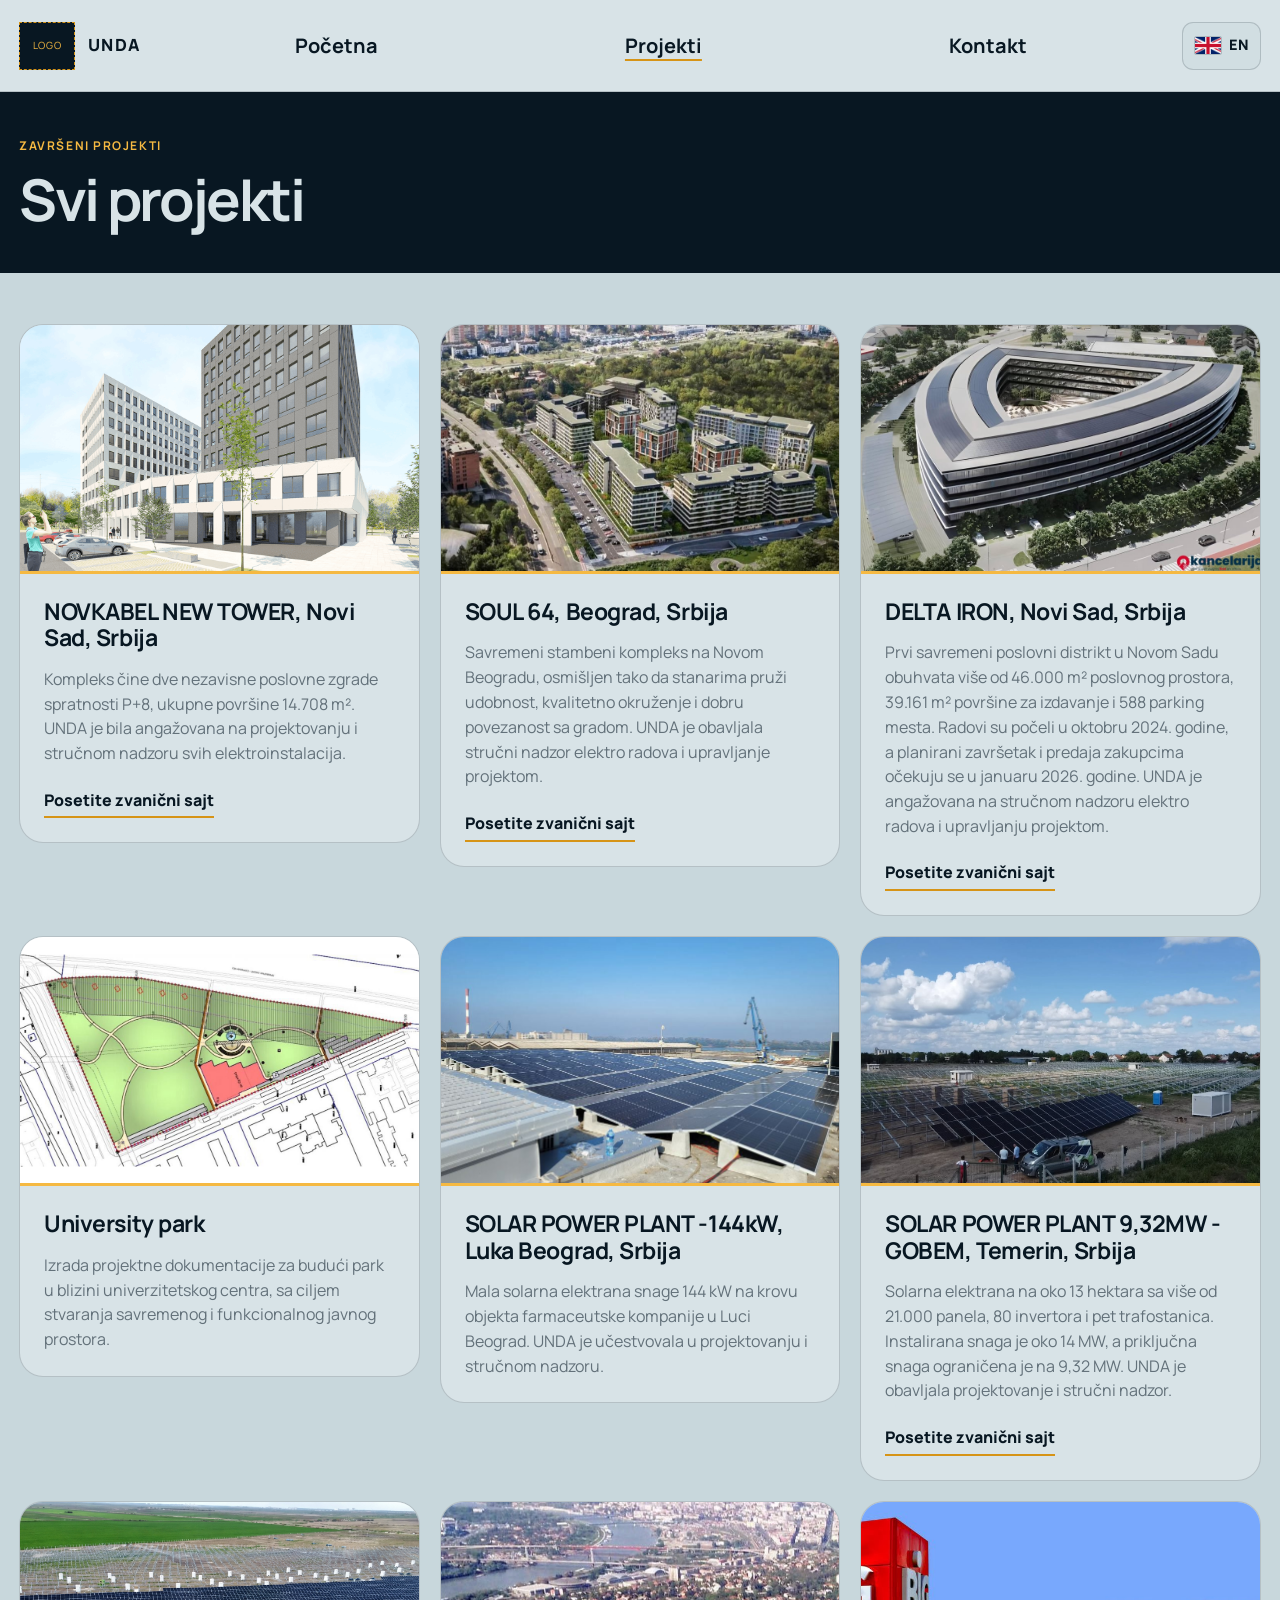
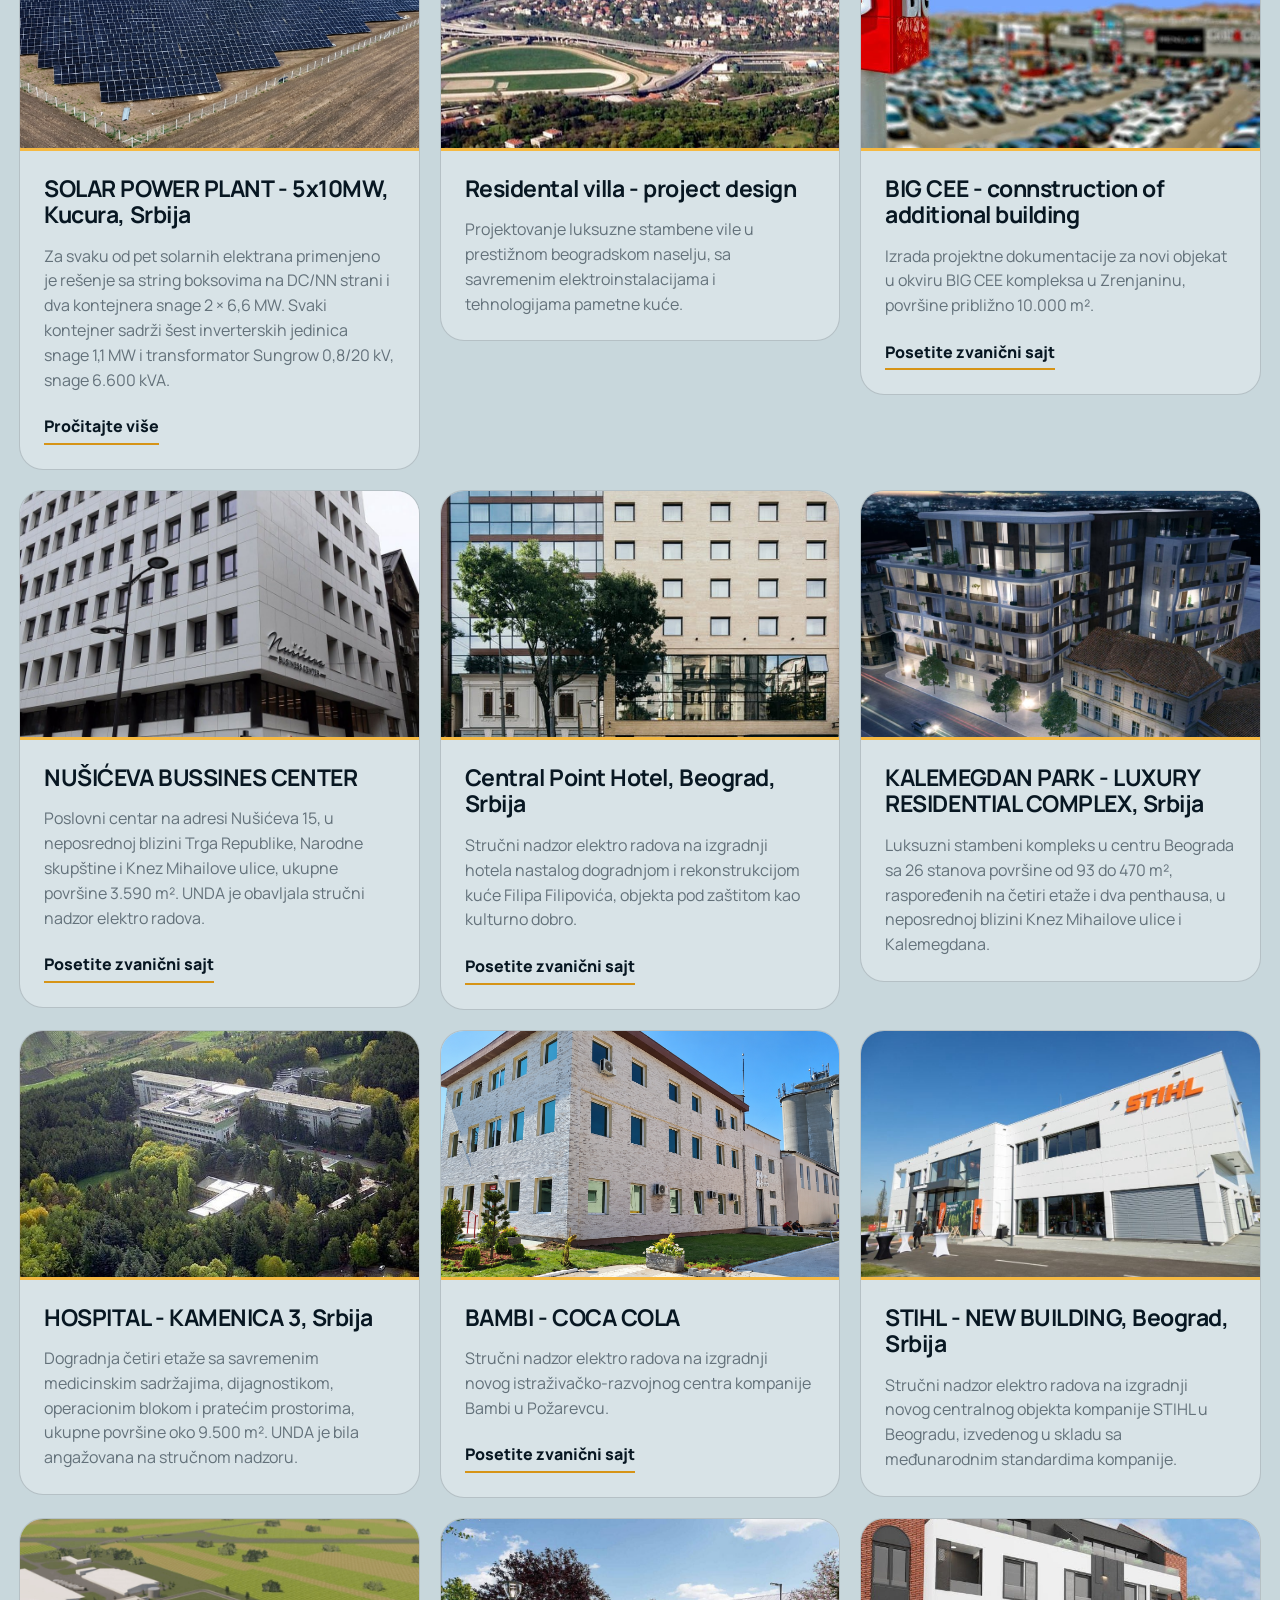
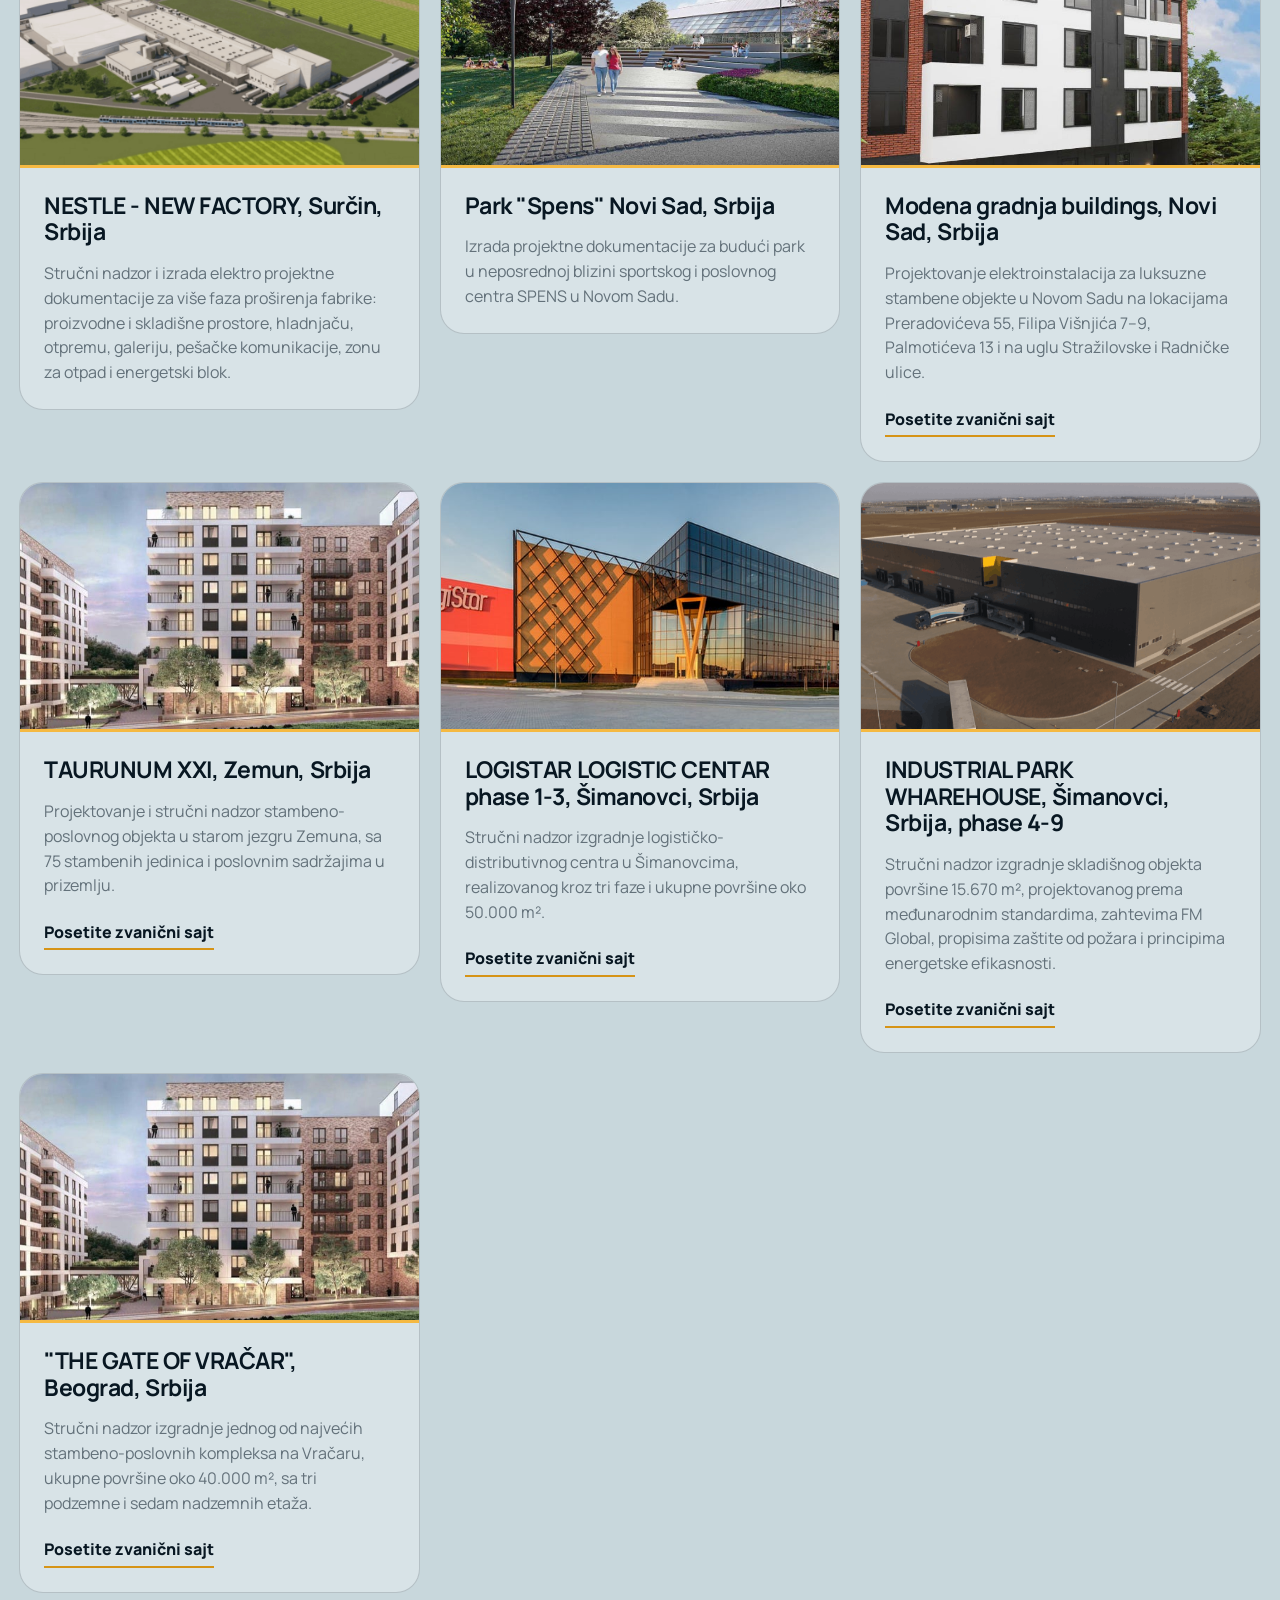
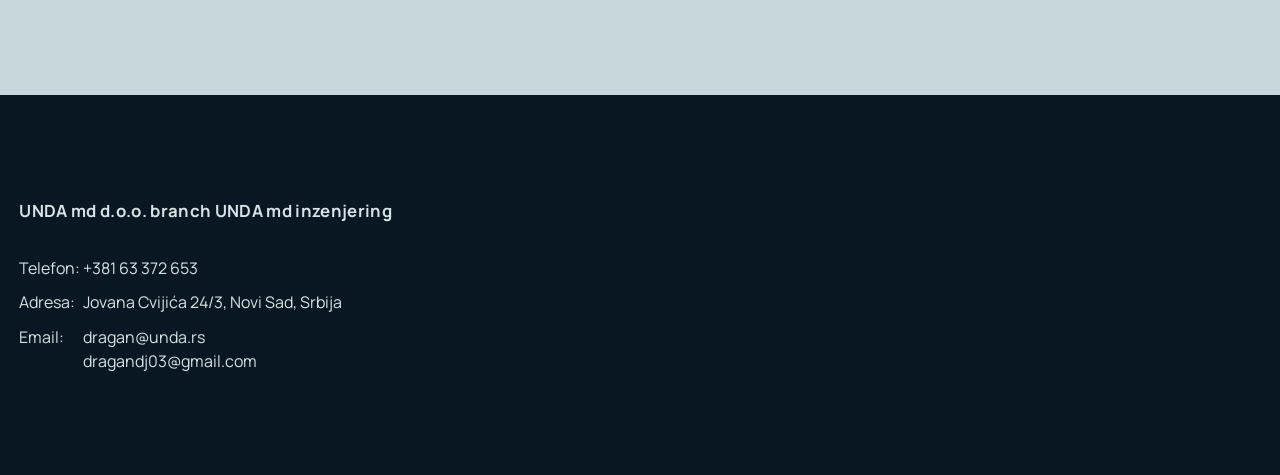
==== commit 4b1bf448: "Refine homepage branding and language navigation" ====
--- a/public/reference.html
+++ b/public/reference.html
@@ -6,8 +6,8 @@
   <title>Projekti — UNDA inženjering</title>
   <meta name="description" content="Završeni projekti kompanije UNDA inženjering.">
   <link rel="icon" type="image/svg+xml" href="data:image/svg+xml,%3Csvg xmlns='http://www.w3.org/2000/svg' viewBox='0 0 64 64'%3E%3Crect width='64' height='64' rx='8' fill='%231b1d20'/%3E%3Ctext x='32' y='43' text-anchor='middle' font-size='34' font-family='Arial' font-weight='700' fill='white'%3EU%3C/text%3E%3C/svg%3E">
-  <link rel="stylesheet" href="assets/css/style.css?v=10">
-  <script src="assets/js/main.js?v=6" defer></script>
+  <link rel="stylesheet" href="assets/css/style.css?v=13">
+  <script src="assets/js/main.js?v=8" defer></script>
 </head>
 <body data-title-sr="Projekti — UNDA inženjering" data-title-en="Projects — UNDA Engineering">
   <a class="skip-link" href="#sadrzaj" data-sr="Pređi na sadržaj" data-en="Skip to content">Pređi na sadržaj</a>
@@ -15,7 +15,7 @@
   <header class="site-header">
     <a class="brand" href="index.html" aria-label="UNDA inženjering — početna" data-aria-sr="UNDA inženjering — početna" data-aria-en="UNDA Engineering — home">
       <span class="logo-placeholder" aria-hidden="true">LOGO</span>
-      <span class="brand-name">UNDA <strong data-sr="INŽENJERING" data-en="ENGINEERING">INŽENJERING</strong></span>
+      <span class="brand-name">UNDA</span>
     </a>
     <nav class="main-nav" aria-label="Glavna navigacija" data-aria-sr="Glavna navigacija" data-aria-en="Main navigation">
       <a href="index.html" data-sr="Početna" data-en="Home">Početna</a>
@@ -129,7 +129,7 @@
   </main>
 
   <footer class="site-footer" id="kontakt">
-    <strong class="footer-brand">UNDA <span data-sr="inženjering" data-en="engineering">inženjering</span></strong>
+    <strong class="footer-brand footer-company-name">UNDA md d.o.o. branch UNDA md inzenjering</strong>
     <div class="footer-contact">
       <div class="footer-contact-line"><span data-sr="Telefon:" data-en="Phone:">Telefon:</span> <a href="tel:+38163372653">+381 63 372 653</a></div>
       <div class="footer-contact-line"><span data-sr="Adresa:" data-en="Address:">Adresa:</span> <address data-sr="Jovana Cvijića 24/3, Novi Sad, Srbija" data-en="Jovana Cvijića 24/3, Novi Sad, Serbia">Jovana Cvijića 24/3, Novi Sad, Srbija</address></div>
--- a/public/assets/css/style.css
+++ b/public/assets/css/style.css
@@ -24,7 +24,8 @@
 .language-flag { width:28px; height:19px; display:block; object-fit:cover; border:1px solid rgba(8,23,34,.18); border-radius:2px; }
 .language-code { font-size:.9rem; letter-spacing:.06em; }
 
-.hero { padding:clamp(2.2rem,4vw,3.5rem) clamp(1rem,1.5vw,2rem) clamp(2rem,3vw,3rem); display:flex; flex-direction:column; gap:clamp(1.5rem,3vw,2.5rem); background:var(--ink); color:var(--white); }
+.hero { padding:clamp(2.2rem,4vw,3.5rem) clamp(1rem,1.5vw,2rem) clamp(2rem,3vw,3rem); display:flex; flex-direction:column; gap:clamp(1.5rem,3vw,2.5rem); position:relative; isolation:isolate; overflow:hidden; background:var(--ink); color:var(--white); }
+.hero::before { content:""; position:absolute; inset:0; z-index:-1; background:url("../images/cad-pattern.svg") center/cover no-repeat; pointer-events:none; }
 .section-label { margin:0 0 1rem; color:var(--signal-dark); font-size:.75rem; font-weight:700; letter-spacing:.13em; text-transform:uppercase; }
 .hero h1 { max-width:none; margin:0; font-size:clamp(2.4rem,4.6vw,4.4rem); line-height:1.02; letter-spacing:-.045em; }
 .hero h1 span { display:block; white-space:nowrap; }
@@ -68,6 +69,7 @@
 .site-footer { padding:clamp(4rem,8vw,7rem) clamp(1rem,1.5vw,2rem); background:var(--ink); color:var(--white); }
 .footer-brand { display:block; margin-bottom:2rem; font-size:1.05rem; letter-spacing:.08em; text-transform:uppercase; }
 .footer-brand span { font-weight:400; }
+.footer-company-name { letter-spacing:.02em; text-transform:none; }
 .footer-contact { display:flex; flex-direction:column; align-items:flex-start; gap:.65rem; }
 .footer-contact-line { width:100%; display:grid; grid-template-columns:3.75rem minmax(0,1fr); column-gap:.25rem; align-items:baseline; color:var(--white); font-size:1rem; line-height:1.5; }
 html[lang="en"] .footer-contact-line { grid-template-columns:4rem minmax(0,1fr); column-gap:.6rem; }
@@ -79,6 +81,7 @@
 .linkedin-link { display:inline-flex; align-items:center; gap:.7rem; color:var(--white); text-decoration:none; font-weight:700; }
 .linkedin-link svg { width:2.2rem; height:2.2rem; fill:none; stroke:var(--signal); stroke-linecap:round; stroke-linejoin:round; stroke-width:1.7; }
 .linkedin-link:hover,.linkedin-link:focus-visible { color:var(--signal); }
+.company-identifiers { margin-top:1rem; display:flex; flex-direction:column; gap:.2rem; color:var(--white); font-size:.92rem; }
 .reference-placeholder { min-height:100vh; padding:clamp(3rem,8vw,8rem); display:flex; flex-direction:column; align-items:flex-start; justify-content:center; background:var(--surface); }
 .reference-placeholder h1 { max-width:850px; margin:0 0 2rem; font-size:clamp(2.5rem,6vw,5rem); line-height:1; letter-spacing:-.05em; }
 
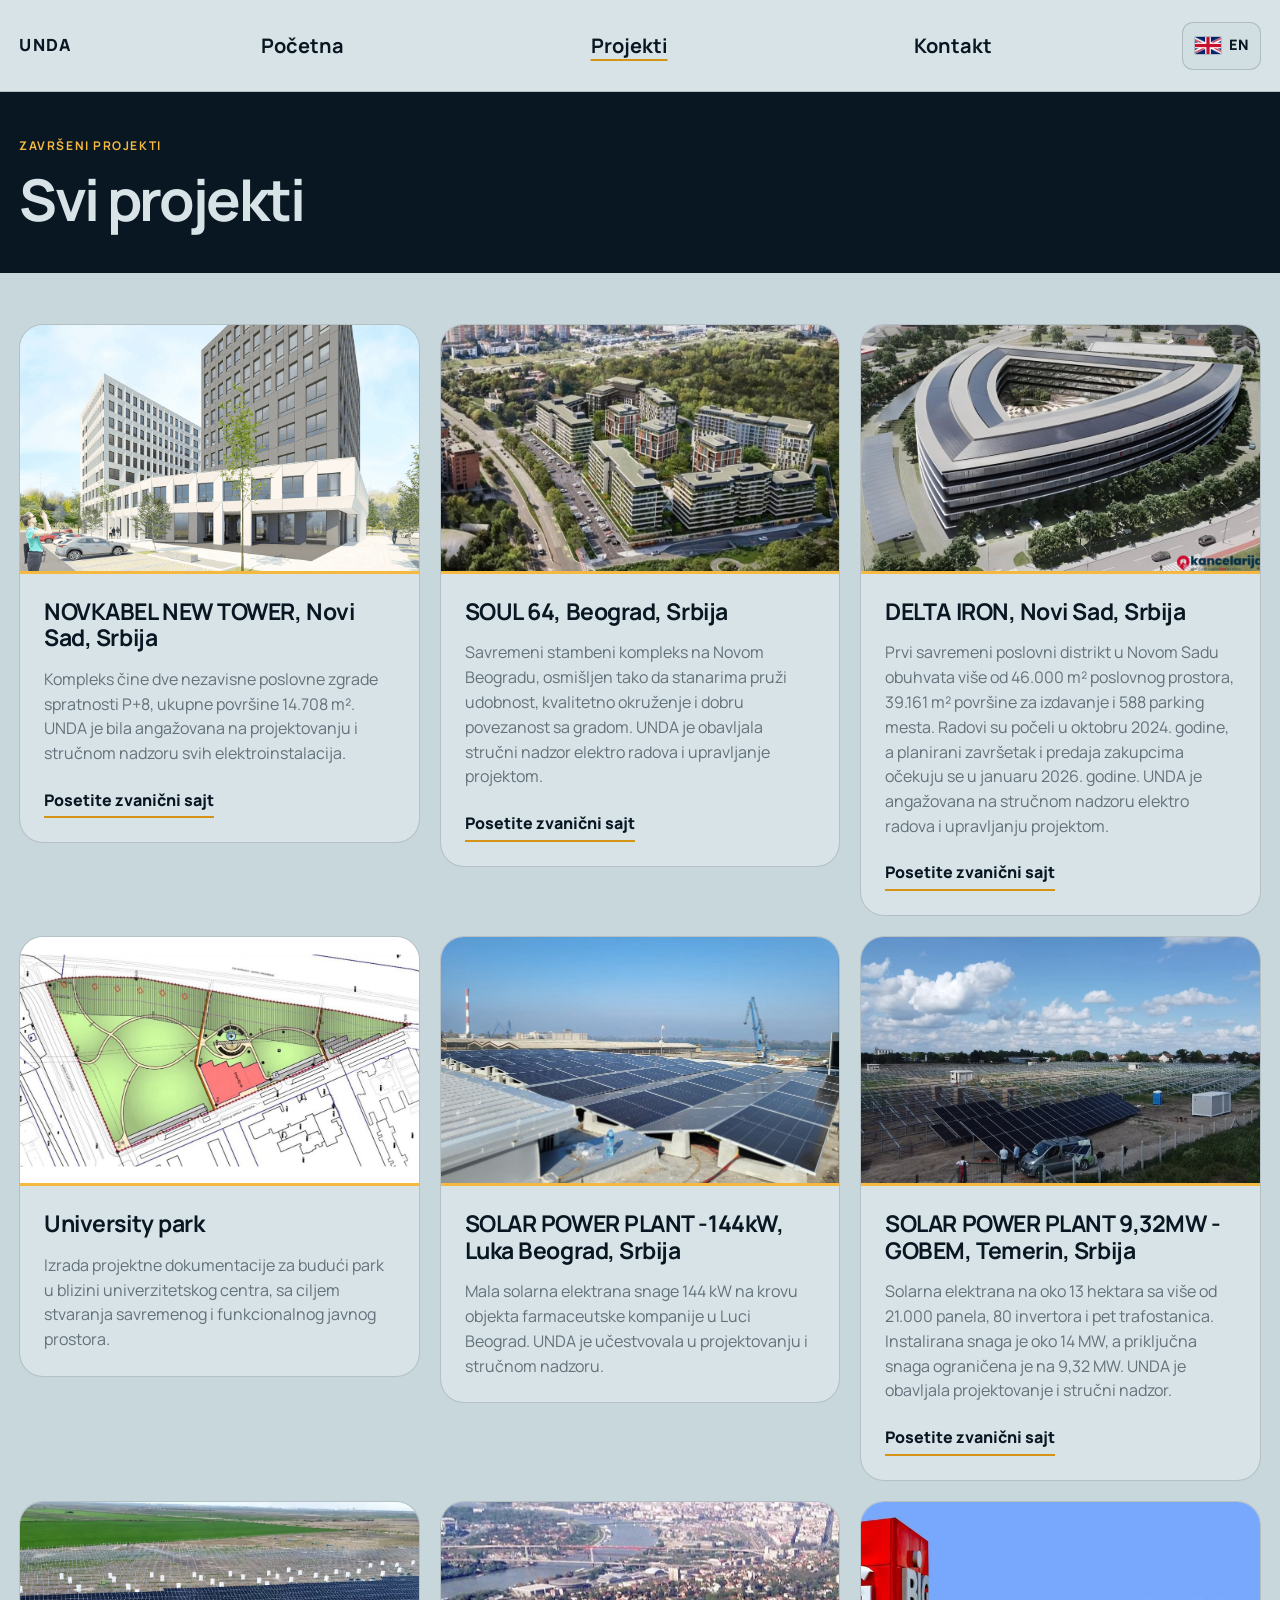
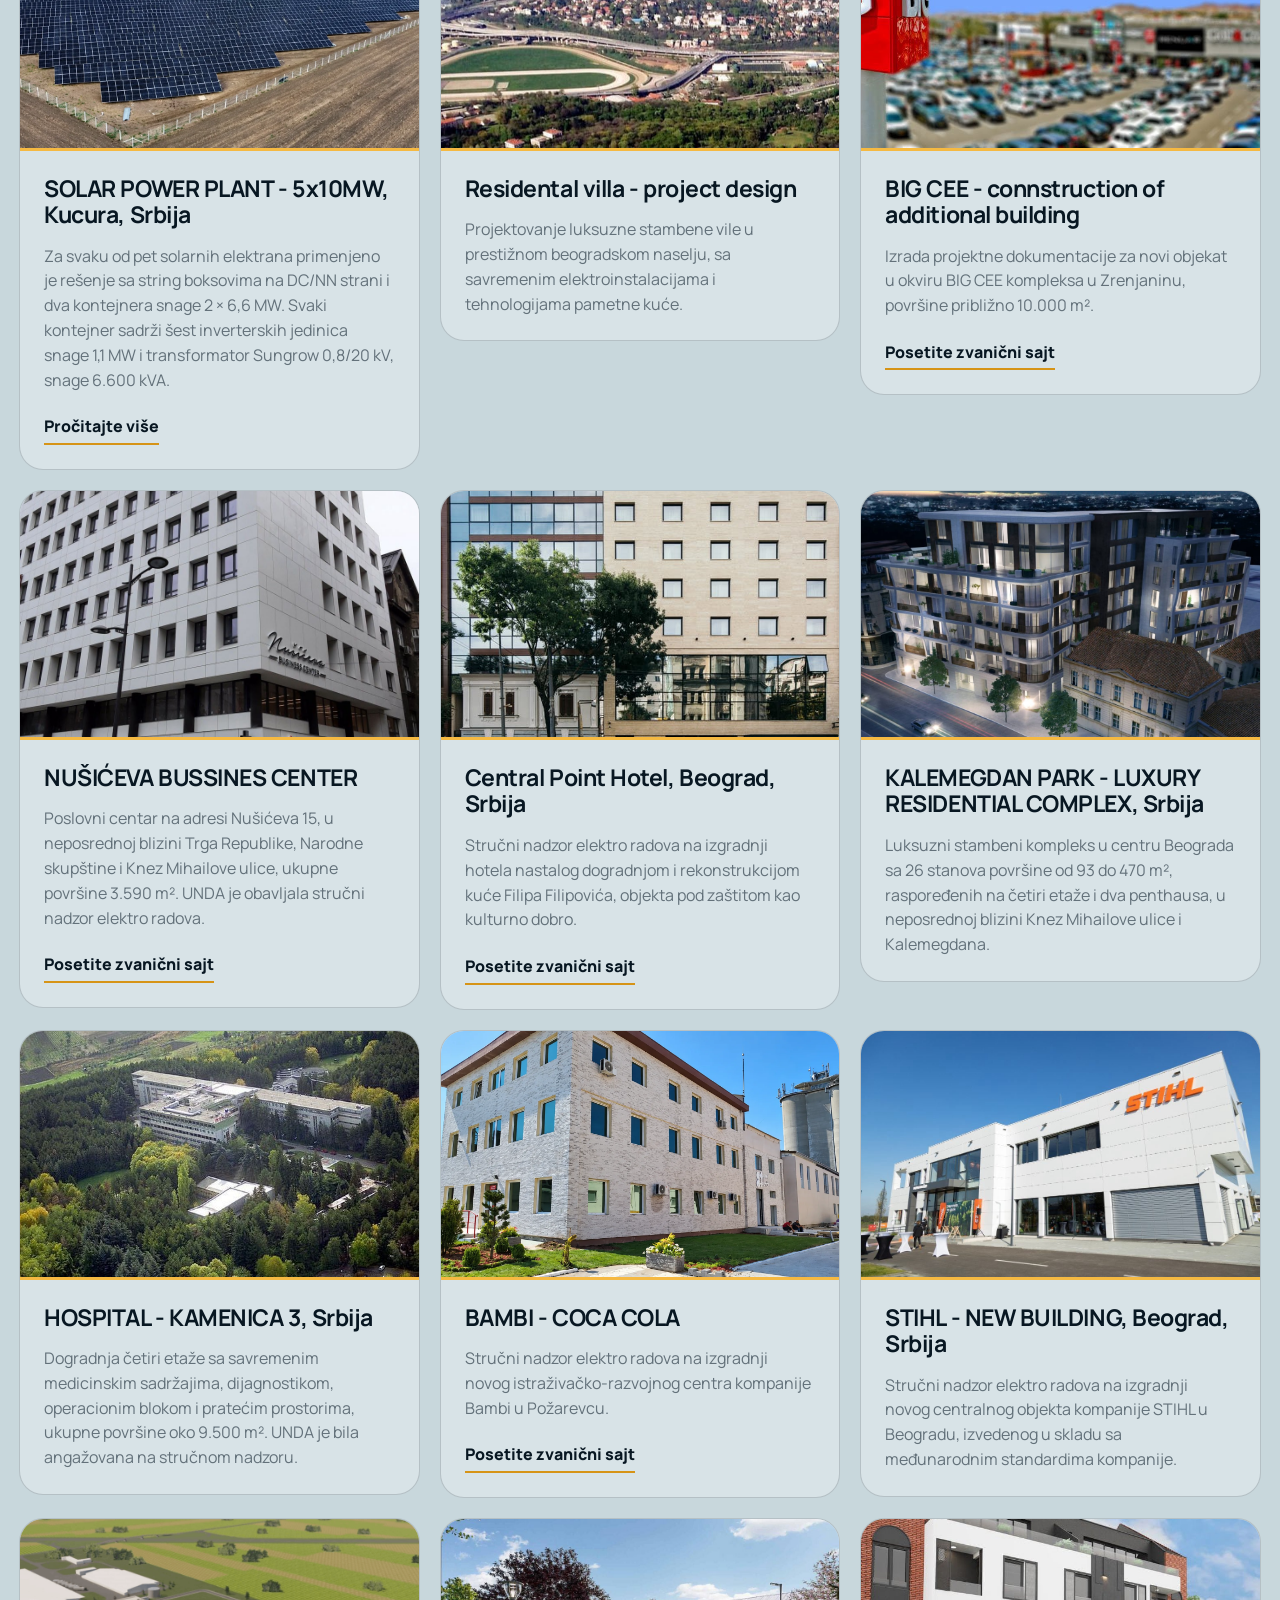
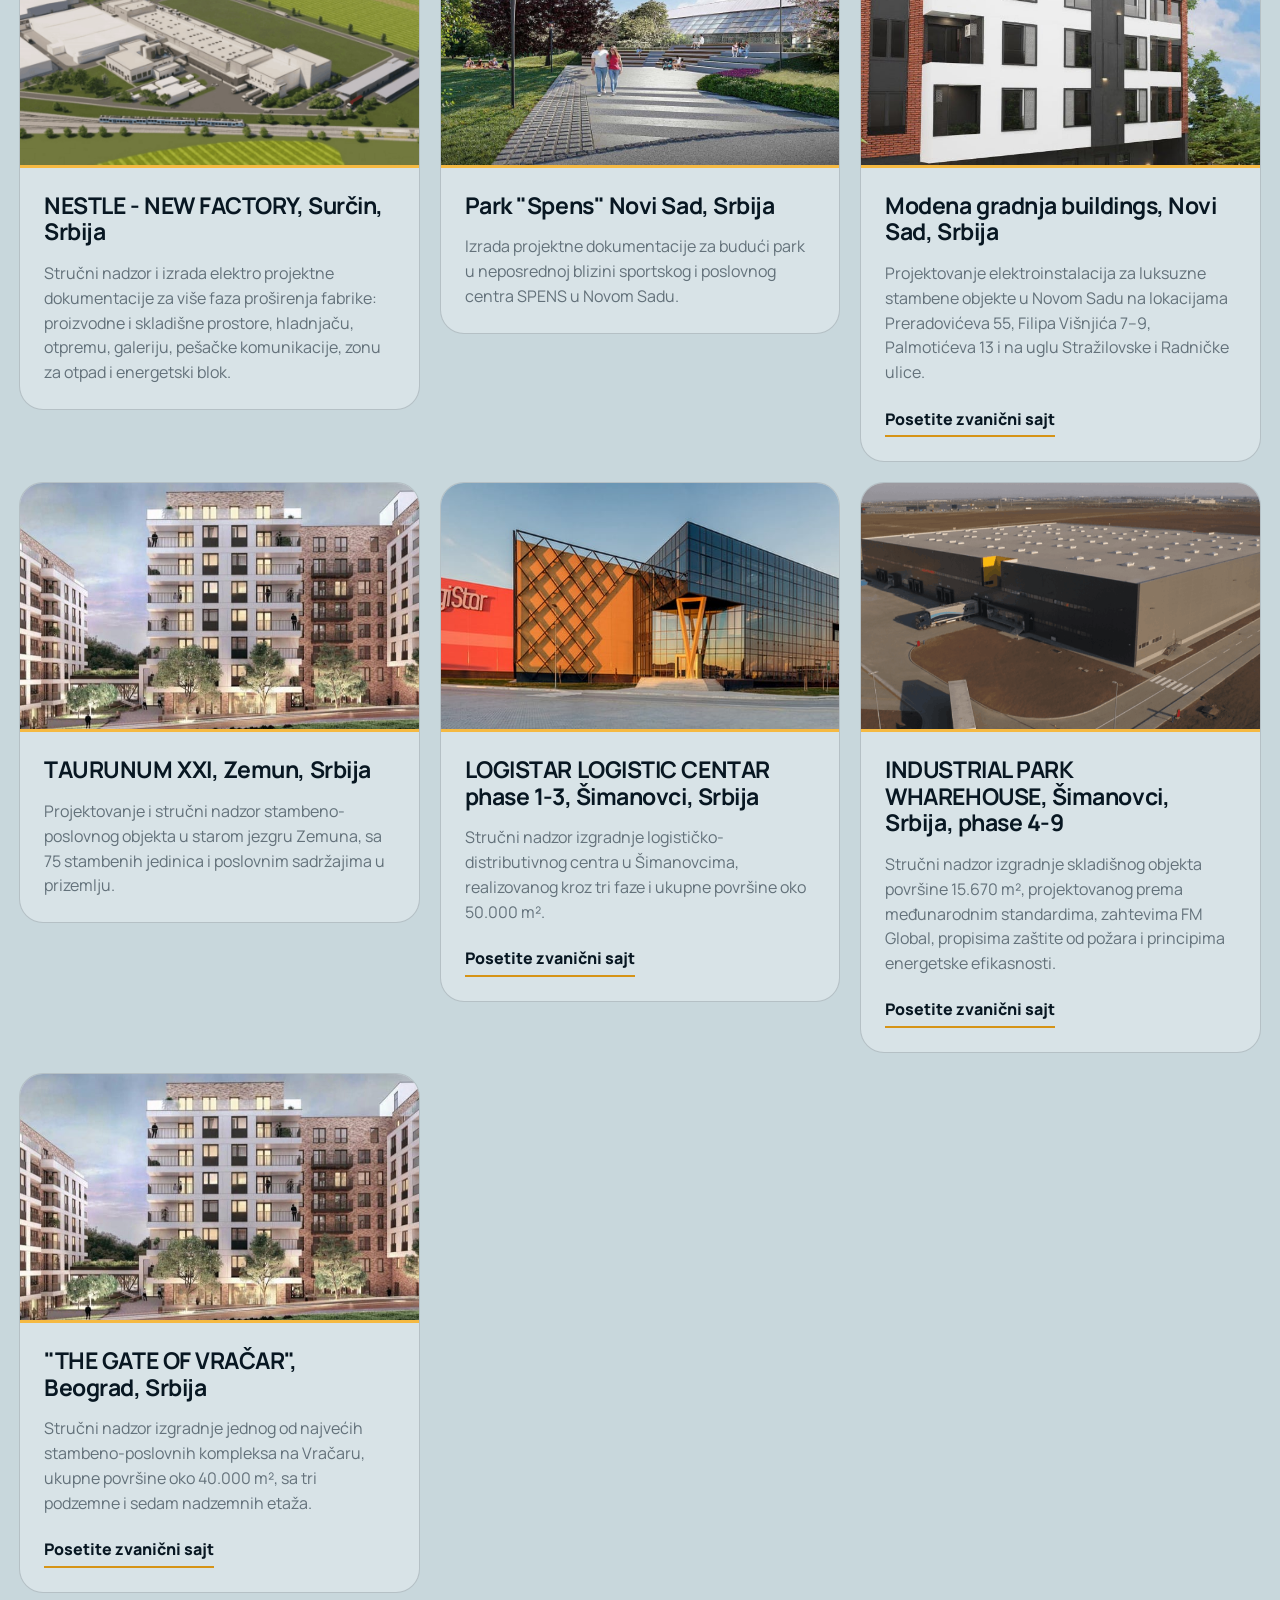
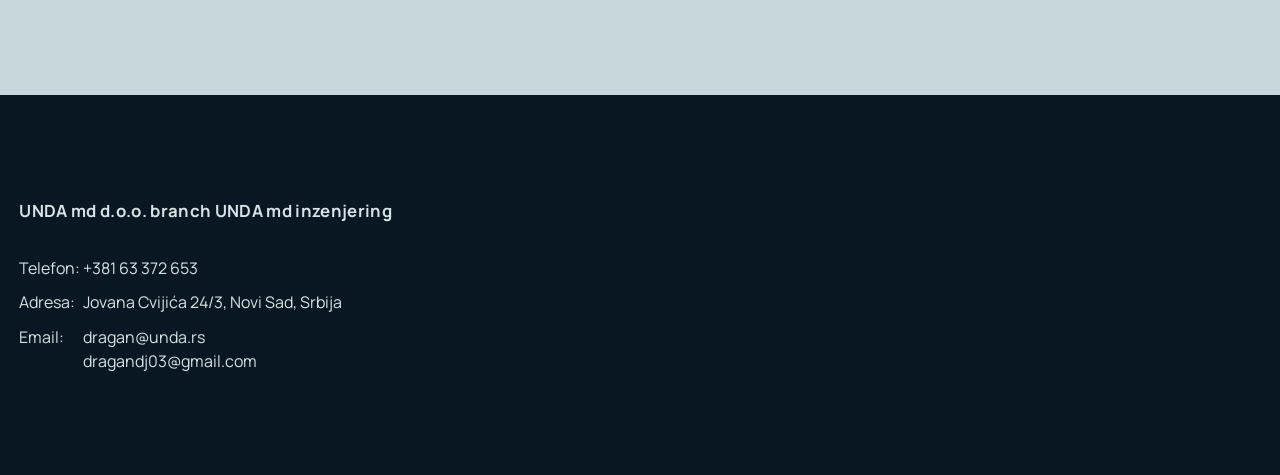
==== commit 8afc4cd4: "Optimize images and add SEO metadata" ====
--- a/public/reference.html
+++ b/public/reference.html
@@ -3,18 +3,51 @@
 <head>
   <meta charset="utf-8">
   <meta name="viewport" content="width=device-width, initial-scale=1">
-  <title>Projekti — UNDA inženjering</title>
-  <meta name="description" content="Završeni projekti kompanije UNDA inženjering.">
-  <link rel="icon" type="image/svg+xml" href="data:image/svg+xml,%3Csvg xmlns='http://www.w3.org/2000/svg' viewBox='0 0 64 64'%3E%3Crect width='64' height='64' rx='8' fill='%231b1d20'/%3E%3Ctext x='32' y='43' text-anchor='middle' font-size='34' font-family='Arial' font-weight='700' fill='white'%3EU%3C/text%3E%3C/svg%3E">
-  <link rel="stylesheet" href="assets/css/style.css?v=13">
-  <script src="assets/js/main.js?v=8" defer></script>
+  <title>Projekti | UNDA inženjering</title>
+  <meta name="description" content="Pregled završenih projekata UNDA inženjeringa iz oblasti projektne dokumentacije, stručnog nadzora i sudskog veštačenja.">
+  <meta name="robots" content="index, follow, max-image-preview:large">
+  <link rel="canonical" href="https://unda.rs/reference.html">
+  <link rel="alternate" hreflang="sr" href="https://unda.rs/reference.html">
+  <link rel="alternate" hreflang="en" href="https://unda.rs/reference.html?lang=en">
+  <link rel="alternate" hreflang="x-default" href="https://unda.rs/reference.html">
+  <meta property="og:type" content="website">
+  <meta property="og:locale" content="sr_RS">
+  <meta property="og:locale:alternate" content="en_US">
+  <meta property="og:site_name" content="UNDA">
+  <meta property="og:title" content="Projekti | UNDA inženjering">
+  <meta property="og:description" content="Završeni projekti iz oblasti projektne dokumentacije, stručnog nadzora i sudskog veštačenja.">
+  <meta property="og:url" content="https://unda.rs/reference.html">
+  <meta property="og:image" content="https://unda.rs/assets/images/references/novkabel-new-tower.png">
+  <meta property="og:image:alt" content="NOVKABEL NEW TOWER — projekat UNDA inženjeringa">
+  <meta name="twitter:card" content="summary_large_image">
+  <meta name="twitter:title" content="Projekti | UNDA inženjering">
+  <meta name="twitter:description" content="Završeni projekti iz oblasti projektne dokumentacije, stručnog nadzora i sudskog veštačenja.">
+  <meta name="twitter:image" content="https://unda.rs/assets/images/references/novkabel-new-tower.png">
+  <link rel="stylesheet" href="assets/css/style.css?v=15">
+  <script src="assets/js/main.js?v=9" defer></script>
+  <script type="application/ld+json">
+  {
+    "@context": "https://schema.org",
+    "@type": "CollectionPage",
+    "@id": "https://unda.rs/reference.html#webpage",
+    "url": "https://unda.rs/reference.html",
+    "name": "Projekti | UNDA inženjering",
+    "description": "Pregled završenih projekata UNDA inženjeringa.",
+    "isPartOf": {
+      "@type": "WebSite",
+      "@id": "https://unda.rs/#website",
+      "url": "https://unda.rs/",
+      "name": "UNDA"
+    },
+    "about": { "@id": "https://unda.rs/#organization" }
+  }
+  </script>
 </head>
-<body data-title-sr="Projekti — UNDA inženjering" data-title-en="Projects — UNDA Engineering">
+<body data-title-sr="Projekti | UNDA inženjering" data-title-en="Projects | UNDA Engineering" data-description-sr="Pregled završenih projekata UNDA inženjeringa iz oblasti projektne dokumentacije, stručnog nadzora i sudskog veštačenja." data-description-en="Explore UNDA Engineering projects in design documentation, construction supervision, and expert witness services." data-social-description-sr="Završeni projekti iz oblasti projektne dokumentacije, stručnog nadzora i sudskog veštačenja." data-social-description-en="Completed projects in design documentation, construction supervision, and expert witness services.">
   <a class="skip-link" href="#sadrzaj" data-sr="Pređi na sadržaj" data-en="Skip to content">Pređi na sadržaj</a>
 
   <header class="site-header">
     <a class="brand" href="index.html" aria-label="UNDA inženjering — početna" data-aria-sr="UNDA inženjering — početna" data-aria-en="UNDA Engineering — home">
-      <span class="logo-placeholder" aria-hidden="true">LOGO</span>
       <span class="brand-name">UNDA</span>
     </a>
     <nav class="main-nav" aria-label="Glavna navigacija" data-aria-sr="Glavna navigacija" data-aria-en="Main navigation">
@@ -62,7 +95,7 @@
         <div class="project-reference-content"><h2>SOLAR POWER PLANT 9,32MW - GOBEM, Temerin, Serbia</h2><p data-sr="Solarna elektrana na oko 13 hektara sa više od 21.000 panela, 80 invertora i pet trafostanica. Instalirana snaga je oko 14 MW, a priključna snaga ograničena je na 9,32 MW. UNDA je obavljala projektovanje i stručni nadzor." data-en="A solar power plant covering approximately 13 hectares, with more than 21,000 panels, 80 inverters, and five substations. Installed capacity is around 14 MW, with grid connection limited to 9.32 MW. UNDA provided design and construction supervision.">Solarna elektrana na oko 13 hektara sa više od 21.000 panela, 80 invertora i pet trafostanica. Instalirana snaga je oko 14 MW, a priključna snaga ograničena je na 9,32 MW. UNDA je obavljala projektovanje i stručni nadzor.</p><a class="project-site-link" href="https://solarni.shop/fotonaponska-elektrana-fne-gobem-temerin/" target="_blank" rel="noopener noreferrer" data-sr="Posetite zvanični sajt" data-en="Visit official website">Posetite zvanični sajt</a></div>
       </article>
       <article class="project-reference-card">
-        <img src="assets/images/references/solar-kucura.png" alt="SOLAR POWER PLANT - 5x10MW, Kucura, Srbija">
+        <img src="assets/images/references/solar-kucura.webp" alt="SOLAR POWER PLANT - 5x10MW, Kucura, Srbija">
         <div class="project-reference-content"><h2 data-sr="SOLAR POWER PLANT - 5x10MW, Kucura, Srbija" data-en="SOLAR POWER PLANT - 5x10MW, Kucura, Serbia">SOLAR POWER PLANT - 5x10MW, Kucura, Srbija</h2><p data-sr="Za svaku od pet solarnih elektrana primenjeno je rešenje sa string boksovima na DC/NN strani i dva kontejnera snage 2 × 6,6 MW. Svaki kontejner sadrži šest inverterskih jedinica snage 1,1 MW i transformator Sungrow 0,8/20 kV, snage 6.600 kVA." data-en="Each of the five solar power plants uses a solution with string boxes on the DC/LV side and two 6.6 MW containers. Each container comprises six 1.1 MW inverter units and a Sungrow 0.8/20 kV, 6,600 kVA transformer.">Za svaku od pet solarnih elektrana primenjeno je rešenje sa string boksovima na DC/NN strani i dva kontejnera snage 2 × 6,6 MW. Svaki kontejner sadrži šest inverterskih jedinica snage 1,1 MW i transformator Sungrow 0,8/20 kV, snage 6.600 kVA.</p><a class="project-site-link" href="https://lnkd.in/p/dDC9ZyuW" target="_blank" rel="noopener noreferrer" data-sr="Pročitajte više" data-en="Read more">Pročitajte više</a></div>
       </article>
       <article class="project-reference-card">
@@ -90,7 +123,7 @@
         <div class="project-reference-content"><h2>HOSPITAL - KAMENICA 3, Serbia</h2><p data-sr="Dogradnja četiri etaže sa savremenim medicinskim sadržajima, dijagnostikom, operacionim blokom i pratećim prostorima, ukupne površine oko 9.500 m². UNDA je bila angažovana na stručnom nadzoru." data-en="A four-storey extension with contemporary medical facilities, diagnostics, operating theatres, and supporting spaces, with a total area of approximately 9,500 m². UNDA provided construction supervision.">Dogradnja četiri etaže sa savremenim medicinskim sadržajima, dijagnostikom, operacionim blokom i pratećim prostorima, ukupne površine oko 9.500 m². UNDA je bila angažovana na stručnom nadzoru.</p></div>
       </article>
       <article class="project-reference-card">
-        <img src="assets/images/references/bambi-coca-cola.png" alt="BAMBI - COCA COLA">
+        <img src="assets/images/references/bambi-coca-cola.webp" alt="BAMBI - COCA COLA">
         <div class="project-reference-content"><h2>BAMBI - COCA COLA</h2><p data-sr="Stručni nadzor elektro radova na izgradnji novog istraživačko-razvojnog centra kompanije Bambi u Požarevcu." data-en="Electrical construction supervision for Bambi’s new research and development centre in Požarevac.">Stručni nadzor elektro radova na izgradnji novog istraživačko-razvojnog centra kompanije Bambi u Požarevcu.</p><a class="project-site-link" href="https://bambi.rs/" target="_blank" rel="noopener noreferrer" data-sr="Posetite zvanični sajt" data-en="Visit official website">Posetite zvanični sajt</a></div>
       </article>
       <article class="project-reference-card">
@@ -111,7 +144,7 @@
       </article>
       <article class="project-reference-card">
         <img src="assets/images/references/taurunum-xxi.jpg" alt="TAURUNUM XXI, Zemun, Serbia">
-        <div class="project-reference-content"><h2>TAURUNUM XXI, Zemun, Serbia</h2><p data-sr="Projektovanje i stručni nadzor stambeno-poslovnog objekta u starom jezgru Zemuna, sa 75 stambenih jedinica i poslovnim sadržajima u prizemlju." data-en="Design and construction supervision for a mixed-use building in the historic centre of Zemun, with 75 residential units and commercial premises on the ground floor.">Projektovanje i stručni nadzor stambeno-poslovnog objekta u starom jezgru Zemuna, sa 75 stambenih jedinica i poslovnim sadržajima u prizemlju.</p><a class="project-site-link" href="https://taurunum.rs/" target="_blank" rel="noopener noreferrer" data-sr="Posetite zvanični sajt" data-en="Visit official website">Posetite zvanični sajt</a></div>
+        <div class="project-reference-content"><h2>TAURUNUM XXI, Zemun, Serbia</h2><p data-sr="Projektovanje i stručni nadzor stambeno-poslovnog objekta u starom jezgru Zemuna, sa 75 stambenih jedinica i poslovnim sadržajima u prizemlju." data-en="Design and construction supervision for a mixed-use building in the historic centre of Zemun, with 75 residential units and commercial premises on the ground floor.">Projektovanje i stručni nadzor stambeno-poslovnog objekta u starom jezgru Zemuna, sa 75 stambenih jedinica i poslovnim sadržajima u prizemlju.</p></div>
       </article>
       <article class="project-reference-card">
         <img src="assets/images/references/logistar.jpg" alt="LOGISTAR LOGISTIC CENTAR phase 1-3, Šimanovci, Serbia">
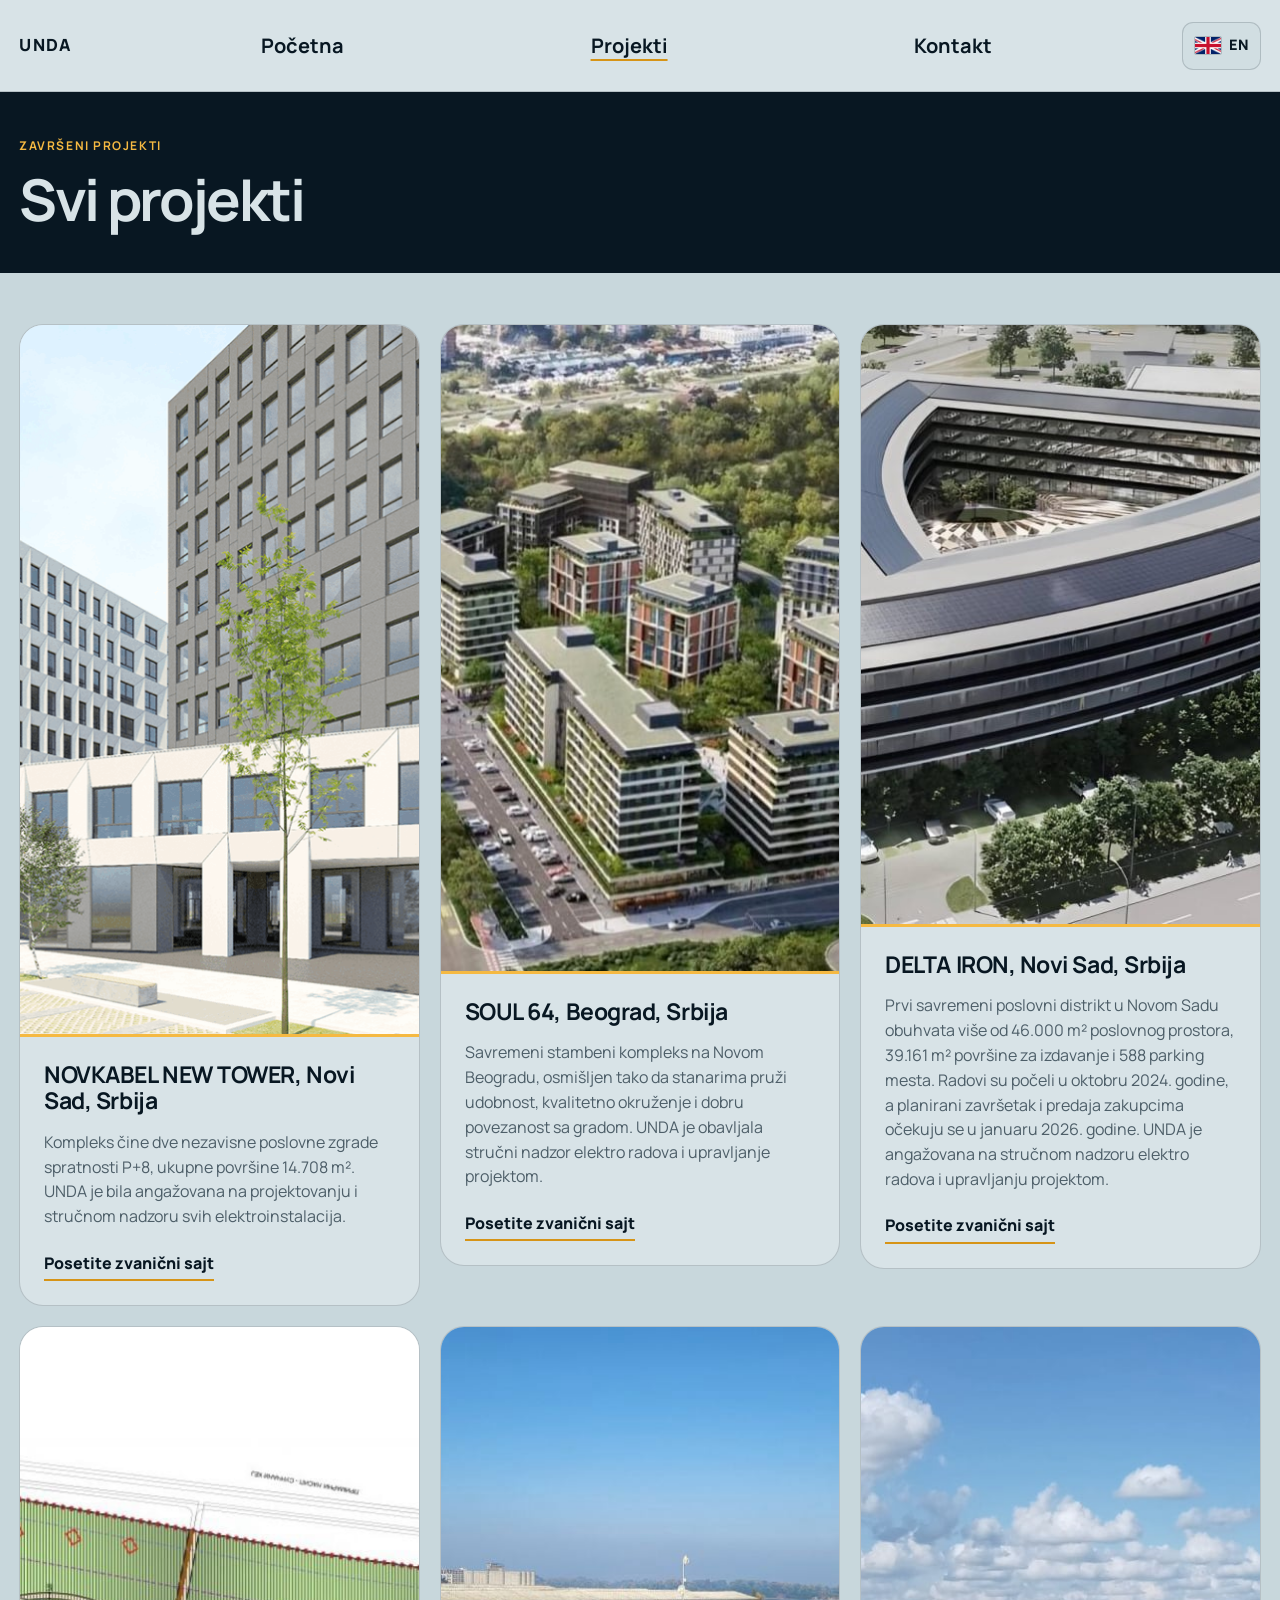
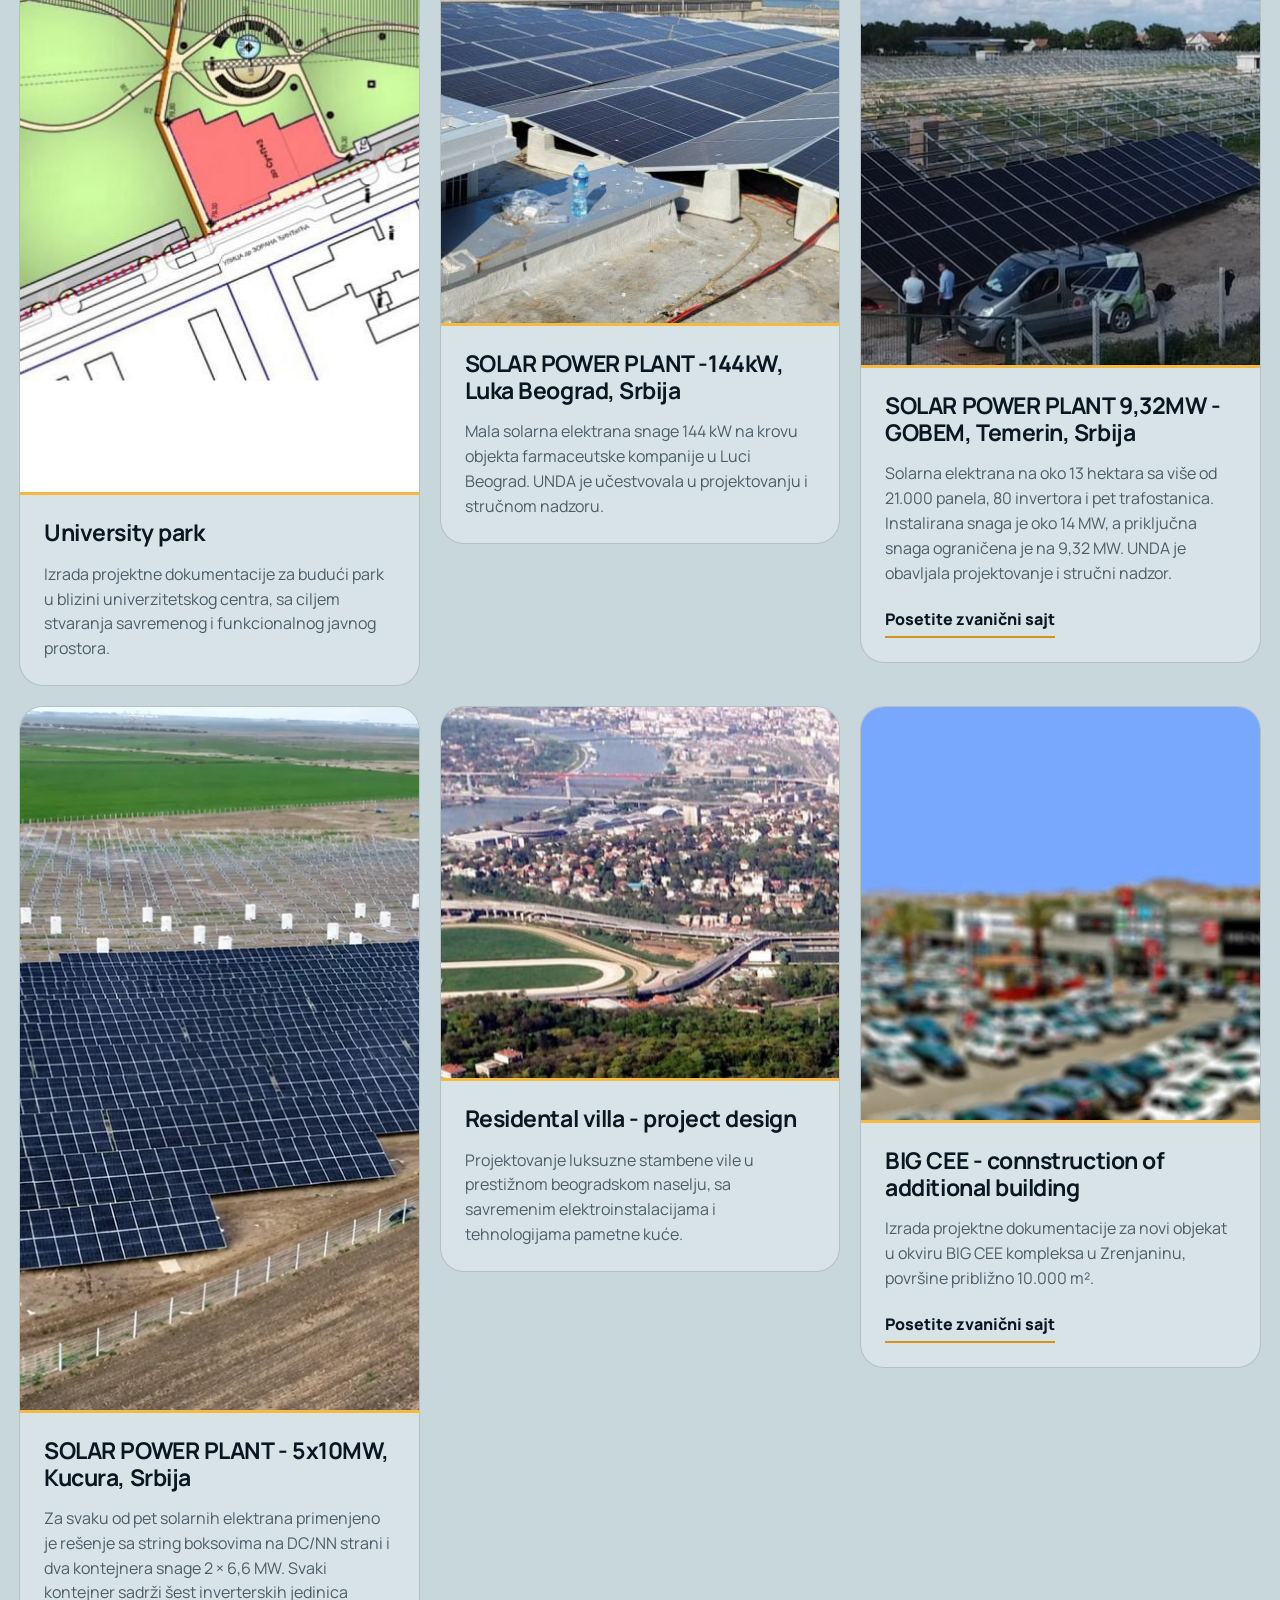
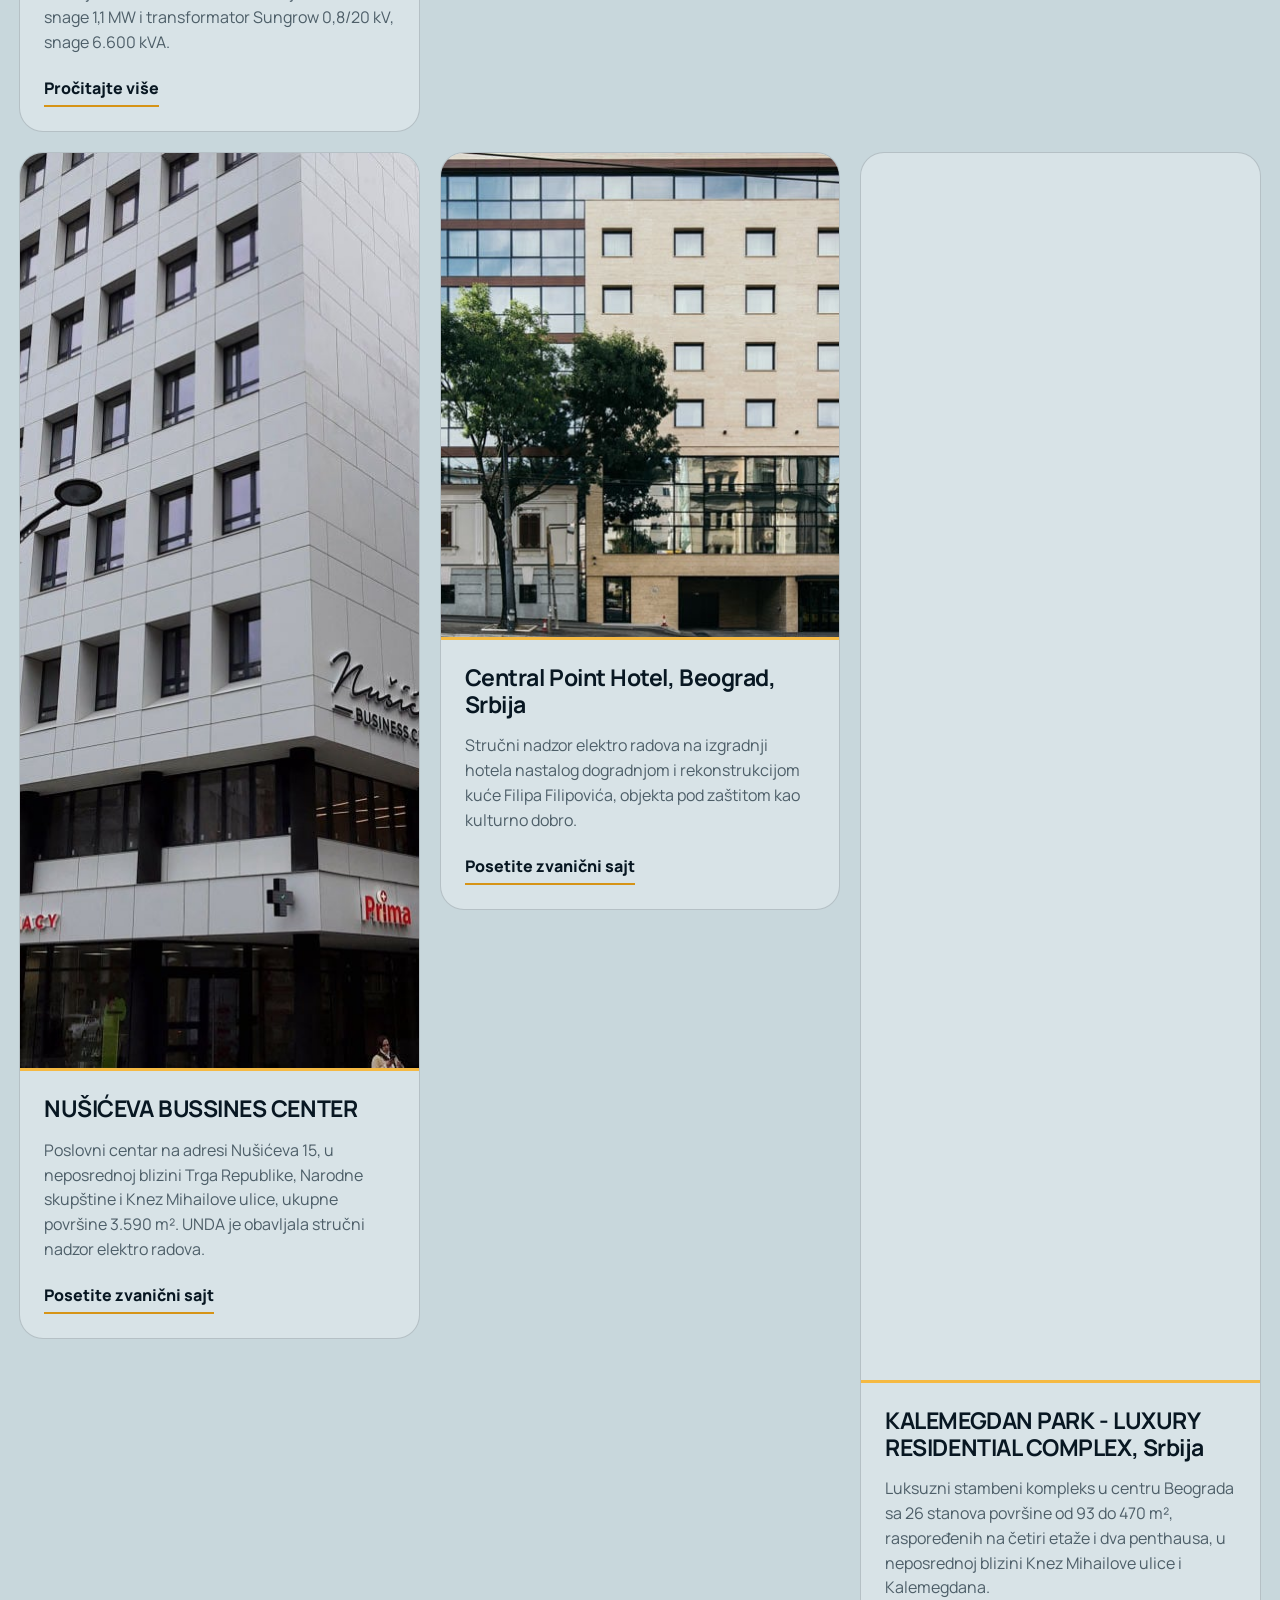
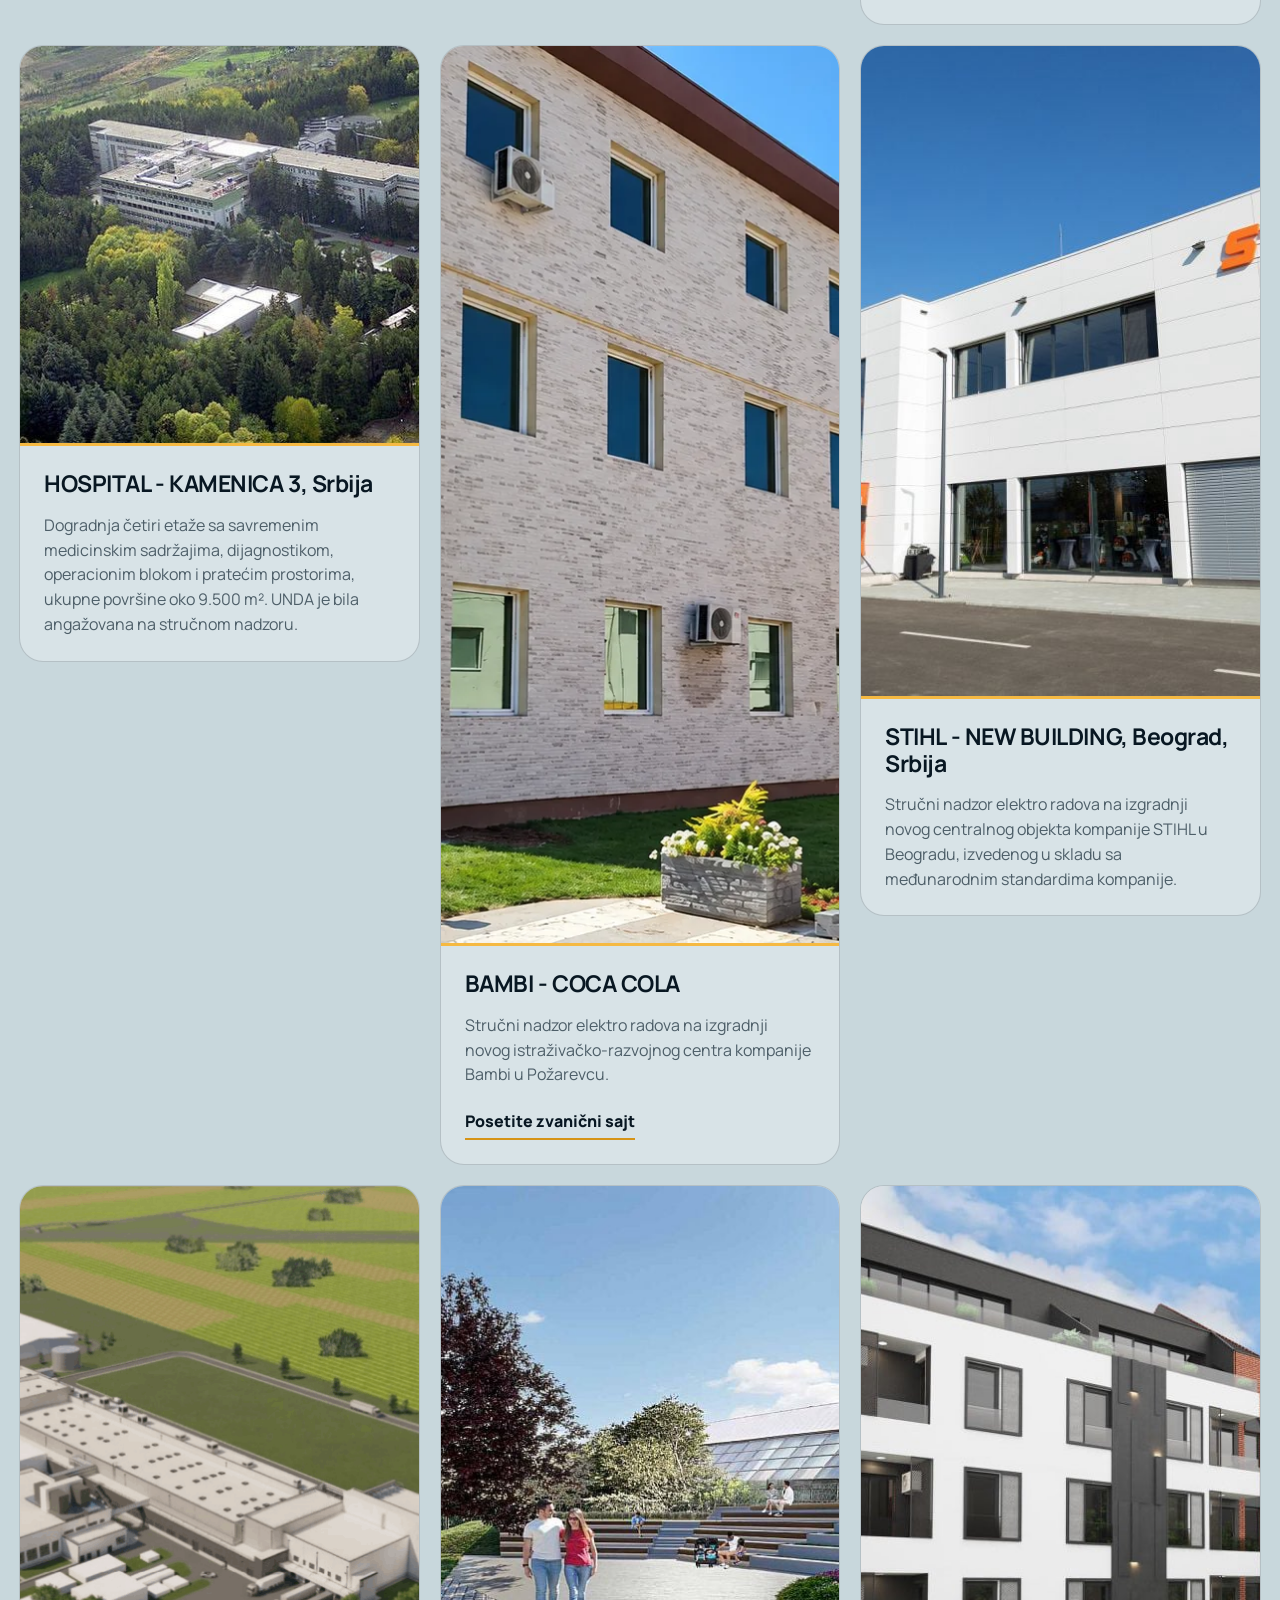
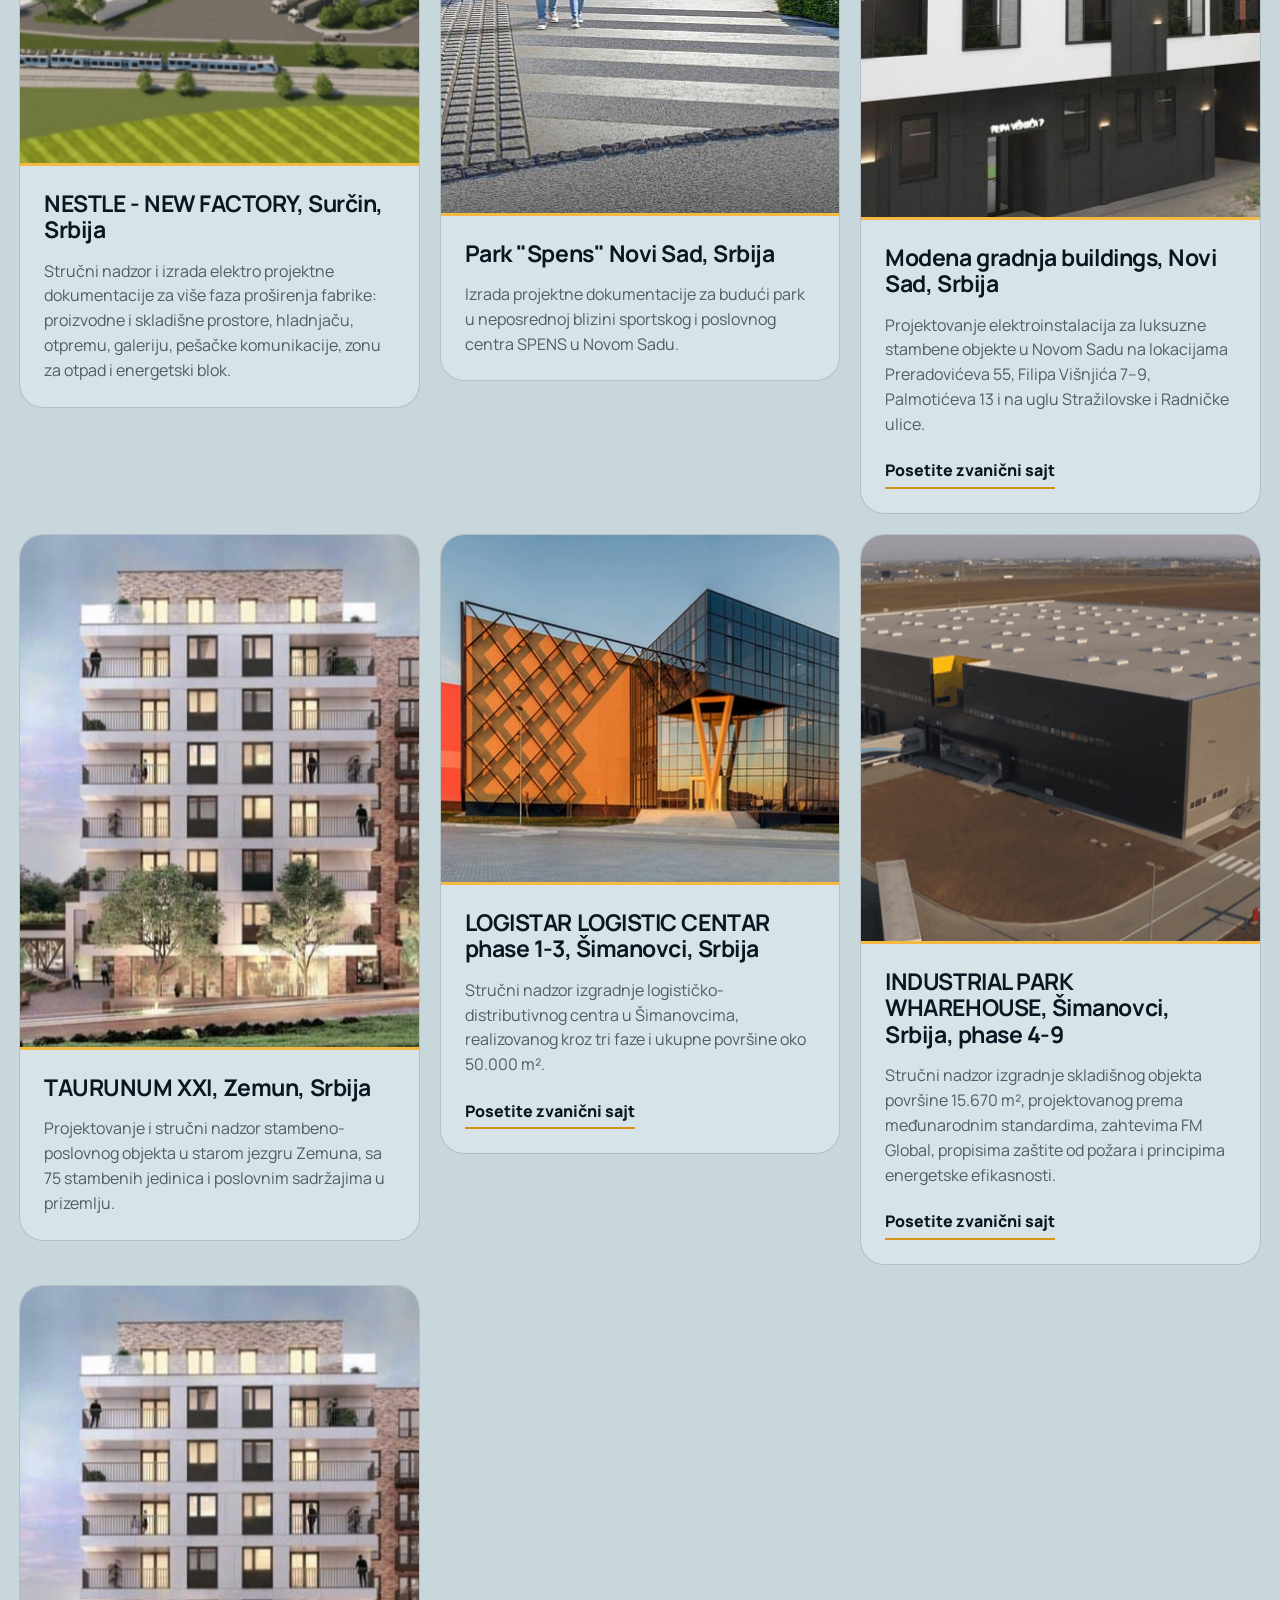
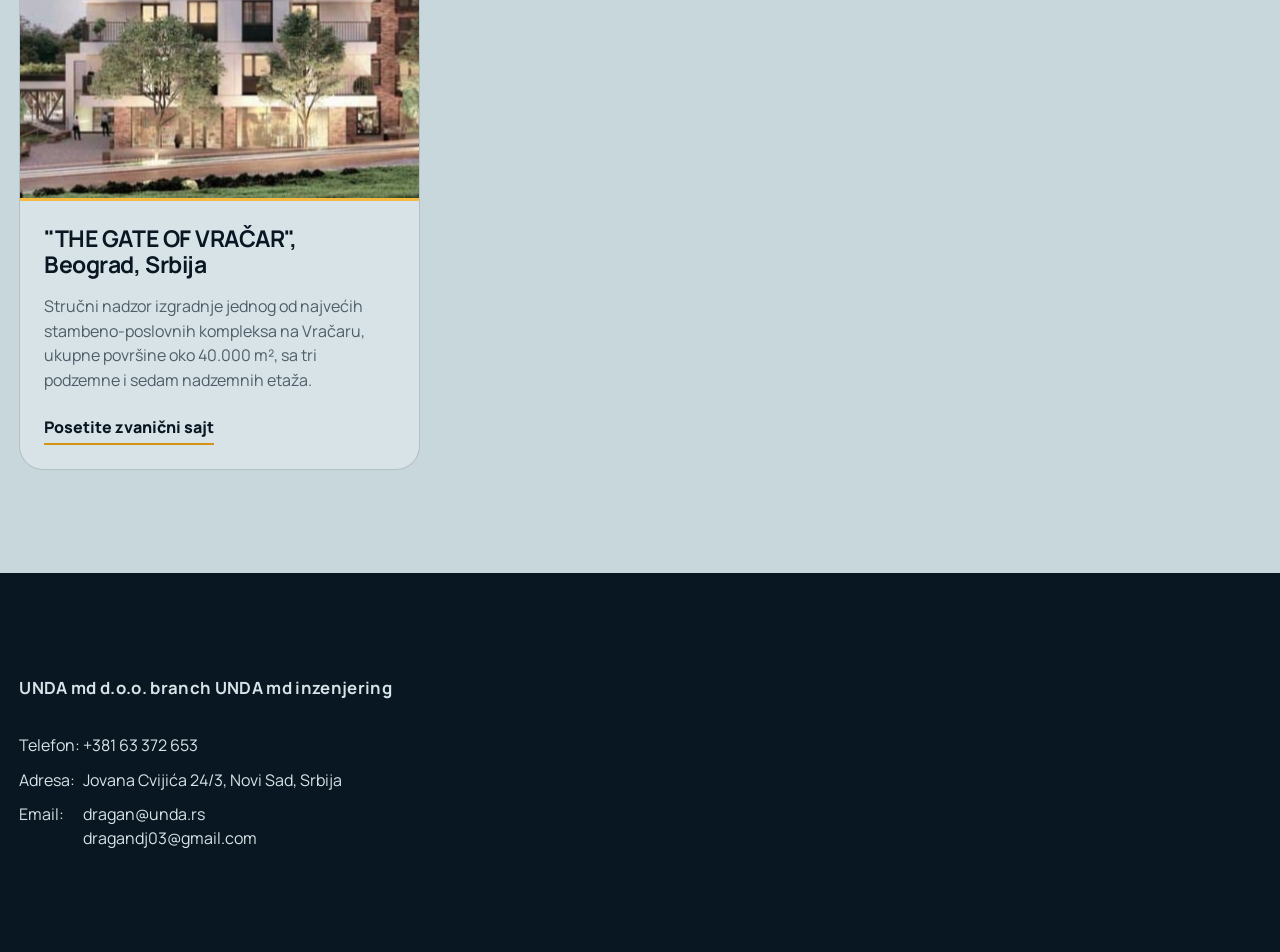
==== commit 6f694c29: "Finalize production readiness and release QA" ====
--- a/public/reference.html
+++ b/public/reference.html
@@ -3,6 +3,7 @@
 <head>
   <meta charset="utf-8">
   <meta name="viewport" content="width=device-width, initial-scale=1">
+  <link rel="icon" href="data:,">
   <title>Projekti | UNDA inženjering</title>
   <meta name="description" content="Pregled završenih projekata UNDA inženjeringa iz oblasti projektne dokumentacije, stručnog nadzora i sudskog veštačenja.">
   <meta name="robots" content="index, follow, max-image-preview:large">
@@ -23,8 +24,8 @@
   <meta name="twitter:title" content="Projekti | UNDA inženjering">
   <meta name="twitter:description" content="Završeni projekti iz oblasti projektne dokumentacije, stručnog nadzora i sudskog veštačenja.">
   <meta name="twitter:image" content="https://unda.rs/assets/images/references/novkabel-new-tower.png">
-  <link rel="stylesheet" href="assets/css/style.css?v=15">
-  <script src="assets/js/main.js?v=9" defer></script>
+  <link rel="stylesheet" href="assets/css/style.css?v=16">
+  <script src="assets/js/main.js?v=10" defer></script>
   <script type="application/ld+json">
   {
     "@context": "https://schema.org",
@@ -71,91 +72,91 @@
 
     <section class="all-references-grid" aria-label="Završeni projekti" data-aria-sr="Završeni projekti" data-aria-en="Completed projects">
       <article class="project-reference-card">
-        <img src="assets/images/references/novkabel-new-tower.png" alt="NOVKABEL NEW TOWER, Novi Sad, Serbia">
+        <img src="assets/images/references/novkabel-new-tower.png" alt="NOVKABEL NEW TOWER, Novi Sad, Serbia" width="1139" height="712" fetchpriority="high" decoding="async">
         <div class="project-reference-content"><h2>NOVKABEL NEW TOWER, Novi Sad, Serbia</h2><p data-sr="Kompleks čine dve nezavisne poslovne zgrade spratnosti P+8, ukupne površine 14.708 m². UNDA je bila angažovana na projektovanju i stručnom nadzoru svih elektroinstalacija." data-en="The complex consists of two independent G+8 office buildings with a total area of 14,708 m². UNDA provided design and construction supervision for all electrical installations.">Kompleks čine dve nezavisne poslovne zgrade spratnosti P+8, ukupne površine 14.708 m². UNDA je bila angažovana na projektovanju i stručnom nadzoru svih elektroinstalacija.</p><a class="project-site-link" href="https://novkabel.rs/sr/portfolio/" target="_blank" rel="noopener noreferrer" data-sr="Posetite zvanični sajt" data-en="Visit official website">Posetite zvanični sajt</a></div>
       </article>
       <article class="project-reference-card">
-        <img src="assets/images/references/soul-64.jpg" alt="SOUL 64, Beograd, Serbia">
+        <img src="assets/images/references/soul-64.jpg" alt="SOUL 64, Beograd, Serbia" width="1139" height="649" loading="lazy" decoding="async">
         <div class="project-reference-content"><h2>SOUL 64, Beograd, Serbia</h2><p data-sr="Savremeni stambeni kompleks na Novom Beogradu, osmišljen tako da stanarima pruži udobnost, kvalitetno okruženje i dobru povezanost sa gradom. UNDA je obavljala stručni nadzor elektro radova i upravljanje projektom." data-en="A contemporary residential complex in New Belgrade, designed to provide residents with comfort, a high-quality environment, and excellent city connections. UNDA provided electrical construction supervision and project management.">Savremeni stambeni kompleks na Novom Beogradu, osmišljen tako da stanarima pruži udobnost, kvalitetno okruženje i dobru povezanost sa gradom. UNDA je obavljala stručni nadzor elektro radova i upravljanje projektom.</p><a class="project-site-link" href="https://soul64.com/lokacija/" target="_blank" rel="noopener noreferrer" data-sr="Posetite zvanični sajt" data-en="Visit official website">Posetite zvanični sajt</a></div>
       </article>
       <article class="project-reference-card">
-        <img src="assets/images/references/delta-iron.jpg" alt="DELTA IRON, Novi Sad, Serbia">
+        <img src="assets/images/references/delta-iron.jpg" alt="DELTA IRON, Novi Sad, Serbia" width="1139" height="602" loading="lazy" decoding="async">
         <div class="project-reference-content"><h2>DELTA IRON, Novi Sad, Serbia</h2><p data-sr="Prvi savremeni poslovni distrikt u Novom Sadu obuhvata više od 46.000 m² poslovnog prostora, 39.161 m² površine za izdavanje i 588 parking mesta. Radovi su počeli u oktobru 2024. godine, a planirani završetak i predaja zakupcima očekuju se u januaru 2026. godine. UNDA je angažovana na stručnom nadzoru elektro radova i upravljanju projektom." data-en="Novi Sad’s first modern business district comprises more than 46,000 m² of office space, 39,161 m² of leasable area, and 588 parking spaces. Construction began in October 2024, with completion and handover to tenants planned for January 2026. UNDA provides electrical construction supervision and project management.">Prvi savremeni poslovni distrikt u Novom Sadu obuhvata više od 46.000 m² poslovnog prostora, 39.161 m² površine za izdavanje i 588 parking mesta. Radovi su počeli u oktobru 2024. godine, a planirani završetak i predaja zakupcima očekuju se u januaru 2026. godine. UNDA je angažovana na stručnom nadzoru elektro radova i upravljanju projektom.</p><a class="project-site-link" href="https://deltarealestate.rs/projekti/poslovni-prostor/delta-iron/" target="_blank" rel="noopener noreferrer" data-sr="Posetite zvanični sajt" data-en="Visit official website">Posetite zvanični sajt</a></div>
       </article>
       <article class="project-reference-card">
-        <img src="assets/images/references/university-park.jpg" alt="University park">
+        <img src="assets/images/references/university-park.jpg" alt="University park" width="1024" height="768" loading="lazy" decoding="async">
         <div class="project-reference-content"><h2>University park</h2><p data-sr="Izrada projektne dokumentacije za budući park u blizini univerzitetskog centra, sa ciljem stvaranja savremenog i funkcionalnog javnog prostora." data-en="Design documentation for a future park near the university centre, aimed at creating a contemporary and functional public space.">Izrada projektne dokumentacije za budući park u blizini univerzitetskog centra, sa ciljem stvaranja savremenog i funkcionalnog javnog prostora.</p></div>
       </article>
       <article class="project-reference-card">
-        <img src="assets/images/references/solar-port-belgrade.jpg" alt="SOLAR POWER PLANT -144kW, Port Belgrade, Serbia">
+        <img src="assets/images/references/solar-port-belgrade.jpg" alt="SOLAR POWER PLANT -144kW, Port Belgrade, Serbia" width="800" height="599" loading="lazy" decoding="async">
         <div class="project-reference-content"><h2>SOLAR POWER PLANT -144kW, Port Belgrade, Serbia</h2><p data-sr="Mala solarna elektrana snage 144 kW na krovu objekta farmaceutske kompanije u Luci Beograd. UNDA je učestvovala u projektovanju i stručnom nadzoru." data-en="A 144 kW rooftop solar power plant for a pharmaceutical company at the Port of Belgrade. UNDA provided design and construction supervision.">Mala solarna elektrana snage 144 kW na krovu objekta farmaceutske kompanije u Luci Beograd. UNDA je učestvovala u projektovanju i stručnom nadzoru.</p></div>
       </article>
       <article class="project-reference-card">
-        <img src="assets/images/references/solar-gobem.jpg" alt="SOLAR POWER PLANT 9,32MW - GOBEM, Temerin, Serbia">
+        <img src="assets/images/references/solar-gobem.jpg" alt="SOLAR POWER PLANT 9,32MW - GOBEM, Temerin, Serbia" width="1139" height="641" loading="lazy" decoding="async">
         <div class="project-reference-content"><h2>SOLAR POWER PLANT 9,32MW - GOBEM, Temerin, Serbia</h2><p data-sr="Solarna elektrana na oko 13 hektara sa više od 21.000 panela, 80 invertora i pet trafostanica. Instalirana snaga je oko 14 MW, a priključna snaga ograničena je na 9,32 MW. UNDA je obavljala projektovanje i stručni nadzor." data-en="A solar power plant covering approximately 13 hectares, with more than 21,000 panels, 80 inverters, and five substations. Installed capacity is around 14 MW, with grid connection limited to 9.32 MW. UNDA provided design and construction supervision.">Solarna elektrana na oko 13 hektara sa više od 21.000 panela, 80 invertora i pet trafostanica. Instalirana snaga je oko 14 MW, a priključna snaga ograničena je na 9,32 MW. UNDA je obavljala projektovanje i stručni nadzor.</p><a class="project-site-link" href="https://solarni.shop/fotonaponska-elektrana-fne-gobem-temerin/" target="_blank" rel="noopener noreferrer" data-sr="Posetite zvanični sajt" data-en="Visit official website">Posetite zvanični sajt</a></div>
       </article>
       <article class="project-reference-card">
-        <img src="assets/images/references/solar-kucura.webp" alt="SOLAR POWER PLANT - 5x10MW, Kucura, Srbija">
+        <img src="assets/images/references/solar-kucura.webp" alt="SOLAR POWER PLANT - 5x10MW, Kucura, Srbija" width="1600" height="706" loading="lazy" decoding="async">
         <div class="project-reference-content"><h2 data-sr="SOLAR POWER PLANT - 5x10MW, Kucura, Srbija" data-en="SOLAR POWER PLANT - 5x10MW, Kucura, Serbia">SOLAR POWER PLANT - 5x10MW, Kucura, Srbija</h2><p data-sr="Za svaku od pet solarnih elektrana primenjeno je rešenje sa string boksovima na DC/NN strani i dva kontejnera snage 2 × 6,6 MW. Svaki kontejner sadrži šest inverterskih jedinica snage 1,1 MW i transformator Sungrow 0,8/20 kV, snage 6.600 kVA." data-en="Each of the five solar power plants uses a solution with string boxes on the DC/LV side and two 6.6 MW containers. Each container comprises six 1.1 MW inverter units and a Sungrow 0.8/20 kV, 6,600 kVA transformer.">Za svaku od pet solarnih elektrana primenjeno je rešenje sa string boksovima na DC/NN strani i dva kontejnera snage 2 × 6,6 MW. Svaki kontejner sadrži šest inverterskih jedinica snage 1,1 MW i transformator Sungrow 0,8/20 kV, snage 6.600 kVA.</p><a class="project-site-link" href="https://lnkd.in/p/dDC9ZyuW" target="_blank" rel="noopener noreferrer" data-sr="Pročitajte više" data-en="Read more">Pročitajte više</a></div>
       </article>
       <article class="project-reference-card">
-        <img src="assets/images/references/residential-villa.jpg" alt="Residental villa - project design">
+        <img src="assets/images/references/residential-villa.jpg" alt="Residental villa - project design" width="944" height="374" loading="lazy" decoding="async">
         <div class="project-reference-content"><h2>Residental villa - project design</h2><p data-sr="Projektovanje luksuzne stambene vile u prestižnom beogradskom naselju, sa savremenim elektroinstalacijama i tehnologijama pametne kuće." data-en="Design of a luxury residential villa in a prestigious Belgrade neighbourhood, featuring contemporary electrical installations and smart-home technologies.">Projektovanje luksuzne stambene vile u prestižnom beogradskom naselju, sa savremenim elektroinstalacijama i tehnologijama pametne kuće.</p></div>
       </article>
       <article class="project-reference-card">
-        <img src="assets/images/references/big-cee.jpg" alt="BIG CEE - connstruction of additional building">
+        <img src="assets/images/references/big-cee.jpg" alt="BIG CEE - connstruction of additional building" width="1000" height="416" loading="lazy" decoding="async">
         <div class="project-reference-content"><h2>BIG CEE - connstruction of additional building</h2><p data-sr="Izrada projektne dokumentacije za novi objekat u okviru BIG CEE kompleksa u Zrenjaninu, površine približno 10.000 m²." data-en="Design documentation for a new building of approximately 10,000 m² within the BIG CEE complex in Zrenjanin.">Izrada projektne dokumentacije za novi objekat u okviru BIG CEE kompleksa u Zrenjaninu, površine približno 10.000 m².</p><a class="project-site-link" href="https://www.bigcenters.rs/zrenjanin/" target="_blank" rel="noopener noreferrer" data-sr="Posetite zvanični sajt" data-en="Visit official website">Posetite zvanični sajt</a></div>
       </article>
       <article class="project-reference-card">
-        <img src="assets/images/references/nusiceva.jpg" alt="NUŠIĆEVA BUSSINES CENTER">
+        <img src="assets/images/references/nusiceva.jpg" alt="NUŠIĆEVA BUSSINES CENTER" width="918" height="918" loading="lazy" decoding="async">
         <div class="project-reference-content"><h2>NUŠIĆEVA BUSSINES CENTER</h2><p data-sr="Poslovni centar na adresi Nušićeva 15, u neposrednoj blizini Trga Republike, Narodne skupštine i Knez Mihailove ulice, ukupne površine 3.590 m². UNDA je obavljala stručni nadzor elektro radova." data-en="A 3,590 m² business centre at 15 Nušićeva Street, near Republic Square, the National Assembly, and Knez Mihailova Street. UNDA provided electrical construction supervision.">Poslovni centar na adresi Nušićeva 15, u neposrednoj blizini Trga Republike, Narodne skupštine i Knez Mihailove ulice, ukupne površine 3.590 m². UNDA je obavljala stručni nadzor elektro radova.</p><a class="project-site-link" href="https://www.sf1properties.com/rs/oglasni-prostor/58-oglasni-prostor-nusiceva" target="_blank" rel="noopener noreferrer" data-sr="Posetite zvanični sajt" data-en="Visit official website">Posetite zvanični sajt</a></div>
       </article>
       <article class="project-reference-card">
-        <img src="assets/images/references/central-point-hotel.jpg" alt="Central Point Hotel, Belgrade, Serbia">
+        <img src="assets/images/references/central-point-hotel.jpg" alt="Central Point Hotel, Belgrade, Serbia" width="600" height="487" loading="lazy" decoding="async">
         <div class="project-reference-content"><h2>Central Point Hotel, Belgrade, Serbia</h2><p data-sr="Stručni nadzor elektro radova na izgradnji hotela nastalog dogradnjom i rekonstrukcijom kuće Filipa Filipovića, objekta pod zaštitom kao kulturno dobro." data-en="Electrical construction supervision for a hotel created through the extension and reconstruction of Filip Filipović House, a protected cultural property.">Stručni nadzor elektro radova na izgradnji hotela nastalog dogradnjom i rekonstrukcijom kuće Filipa Filipovića, objekta pod zaštitom kao kulturno dobro.</p><a class="project-site-link" href="https://centralpointhotel.com/" target="_blank" rel="noopener noreferrer" data-sr="Posetite zvanični sajt" data-en="Visit official website">Posetite zvanični sajt</a></div>
       </article>
       <article class="project-reference-card">
-        <img src="assets/images/references/kalemegdan-park.jpg" alt="KALEMEGDAN PARK - LUXURY RESIDENTIAL COMPLEX, Serbia">
+        <img src="assets/images/references/kalemegdan-park.jpg" alt="KALEMEGDAN PARK - LUXURY RESIDENTIAL COMPLEX, Serbia" width="1139" height="1230" loading="lazy" decoding="async">
         <div class="project-reference-content"><h2>KALEMEGDAN PARK - LUXURY RESIDENTIAL COMPLEX, Serbia</h2><p data-sr="Luksuzni stambeni kompleks u centru Beograda sa 26 stanova površine od 93 do 470 m², raspoređenih na četiri etaže i dva penthausa, u neposrednoj blizini Knez Mihailove ulice i Kalemegdana." data-en="A luxury residential complex in central Belgrade with 26 apartments ranging from 93 to 470 m², arranged across four floors and two penthouses, near Knez Mihailova Street and Kalemegdan.">Luksuzni stambeni kompleks u centru Beograda sa 26 stanova površine od 93 do 470 m², raspoređenih na četiri etaže i dva penthausa, u neposrednoj blizini Knez Mihailove ulice i Kalemegdana.</p></div>
       </article>
       <article class="project-reference-card">
-        <img src="assets/images/references/kamenica-3.jpg" alt="HOSPITAL - KAMENICA 3, Serbia">
+        <img src="assets/images/references/kamenica-3.jpg" alt="HOSPITAL - KAMENICA 3, Serbia" width="600" height="400" loading="lazy" decoding="async">
         <div class="project-reference-content"><h2>HOSPITAL - KAMENICA 3, Serbia</h2><p data-sr="Dogradnja četiri etaže sa savremenim medicinskim sadržajima, dijagnostikom, operacionim blokom i pratećim prostorima, ukupne površine oko 9.500 m². UNDA je bila angažovana na stručnom nadzoru." data-en="A four-storey extension with contemporary medical facilities, diagnostics, operating theatres, and supporting spaces, with a total area of approximately 9,500 m². UNDA provided construction supervision.">Dogradnja četiri etaže sa savremenim medicinskim sadržajima, dijagnostikom, operacionim blokom i pratećim prostorima, ukupne površine oko 9.500 m². UNDA je bila angažovana na stručnom nadzoru.</p></div>
       </article>
       <article class="project-reference-card">
-        <img src="assets/images/references/bambi-coca-cola.webp" alt="BAMBI - COCA COLA">
+        <img src="assets/images/references/bambi-coca-cola.webp" alt="BAMBI - COCA COLA" width="1600" height="900" loading="lazy" decoding="async">
         <div class="project-reference-content"><h2>BAMBI - COCA COLA</h2><p data-sr="Stručni nadzor elektro radova na izgradnji novog istraživačko-razvojnog centra kompanije Bambi u Požarevcu." data-en="Electrical construction supervision for Bambi’s new research and development centre in Požarevac.">Stručni nadzor elektro radova na izgradnji novog istraživačko-razvojnog centra kompanije Bambi u Požarevcu.</p><a class="project-site-link" href="https://bambi.rs/" target="_blank" rel="noopener noreferrer" data-sr="Posetite zvanični sajt" data-en="Visit official website">Posetite zvanični sajt</a></div>
       </article>
       <article class="project-reference-card">
-        <img src="assets/images/references/stihl.jpg" alt="STIHL - NEW BUILDING, Belgrade, Serbia">
+        <img src="assets/images/references/stihl.jpg" alt="STIHL - NEW BUILDING, Belgrade, Serbia" width="980" height="653" loading="lazy" decoding="async">
         <div class="project-reference-content"><h2>STIHL - NEW BUILDING, Belgrade, Serbia</h2><p data-sr="Stručni nadzor elektro radova na izgradnji novog centralnog objekta kompanije STIHL u Beogradu, izvedenog u skladu sa međunarodnim standardima kompanije." data-en="Electrical construction supervision for STIHL’s new headquarters building in Belgrade, delivered in accordance with the company’s international standards.">Stručni nadzor elektro radova na izgradnji novog centralnog objekta kompanije STIHL u Beogradu, izvedenog u skladu sa međunarodnim standardima kompanije.</p></div>
       </article>
       <article class="project-reference-card">
-        <img src="assets/images/references/nestle-new-factory.png" alt="NESTLE - NEW FACTORY, Surčin, Serbia">
+        <img src="assets/images/references/nestle-new-factory.png" alt="NESTLE - NEW FACTORY, Surčin, Serbia" width="1024" height="580" loading="lazy" decoding="async">
         <div class="project-reference-content"><h2>NESTLE - NEW FACTORY, Surčin, Serbia</h2><p data-sr="Stručni nadzor i izrada elektro projektne dokumentacije za više faza proširenja fabrike: proizvodne i skladišne prostore, hladnjaču, otpremu, galeriju, pešačke komunikacije, zonu za otpad i energetski blok." data-en="Construction supervision and electrical design documentation for several factory expansion phases, including production and warehouse areas, cold storage, shipping, a gallery, pedestrian links, a waste area, and the energy block.">Stručni nadzor i izrada elektro projektne dokumentacije za više faza proširenja fabrike: proizvodne i skladišne prostore, hladnjaču, otpremu, galeriju, pešačke komunikacije, zonu za otpad i energetski blok.</p></div>
       </article>
       <article class="project-reference-card">
-        <img src="assets/images/references/park-spens.jpg" alt="Park &quot;Spens&quot; Novi Sad, Serbia">
+        <img src="assets/images/references/park-spens.jpg" alt="Park &quot;Spens&quot; Novi Sad, Serbia" width="960" height="630" loading="lazy" decoding="async">
         <div class="project-reference-content"><h2>Park "Spens" Novi Sad, Serbia</h2><p data-sr="Izrada projektne dokumentacije za budući park u neposrednoj blizini sportskog i poslovnog centra SPENS u Novom Sadu." data-en="Design documentation for a future park near the SPENS sports and business centre in Novi Sad.">Izrada projektne dokumentacije za budući park u neposrednoj blizini sportskog i poslovnog centra SPENS u Novom Sadu.</p></div>
       </article>
       <article class="project-reference-card">
-        <img src="assets/images/references/modena-gradnja.jpg" alt="Modena gradnja buildings, Novi Sad, Serbia">
+        <img src="assets/images/references/modena-gradnja.jpg" alt="Modena gradnja buildings, Novi Sad, Serbia" width="667" height="634" loading="lazy" decoding="async">
         <div class="project-reference-content"><h2>Modena gradnja buildings, Novi Sad, Serbia</h2><p data-sr="Projektovanje elektroinstalacija za luksuzne stambene objekte u Novom Sadu na lokacijama Preradovićeva 55, Filipa Višnjića 7–9, Palmotićeva 13 i na uglu Stražilovske i Radničke ulice." data-en="Electrical design for luxury residential buildings in Novi Sad at 55 Preradovićeva Street, 7–9 Filipa Višnjića Street, 13 Palmotićeva Street, and the corner of Stražilovska and Radnička streets.">Projektovanje elektroinstalacija za luksuzne stambene objekte u Novom Sadu na lokacijama Preradovićeva 55, Filipa Višnjića 7–9, Palmotićeva 13 i na uglu Stražilovske i Radničke ulice.</p><a class="project-site-link" href="https://modenagradnja.com/" target="_blank" rel="noopener noreferrer" data-sr="Posetite zvanični sajt" data-en="Visit official website">Posetite zvanični sajt</a></div>
       </article>
       <article class="project-reference-card">
-        <img src="assets/images/references/taurunum-xxi.jpg" alt="TAURUNUM XXI, Zemun, Serbia">
+        <img src="assets/images/references/taurunum-xxi.jpg" alt="TAURUNUM XXI, Zemun, Serbia" width="768" height="515" loading="lazy" decoding="async">
         <div class="project-reference-content"><h2>TAURUNUM XXI, Zemun, Serbia</h2><p data-sr="Projektovanje i stručni nadzor stambeno-poslovnog objekta u starom jezgru Zemuna, sa 75 stambenih jedinica i poslovnim sadržajima u prizemlju." data-en="Design and construction supervision for a mixed-use building in the historic centre of Zemun, with 75 residential units and commercial premises on the ground floor.">Projektovanje i stručni nadzor stambeno-poslovnog objekta u starom jezgru Zemuna, sa 75 stambenih jedinica i poslovnim sadržajima u prizemlju.</p></div>
       </article>
       <article class="project-reference-card">
-        <img src="assets/images/references/logistar.jpg" alt="LOGISTAR LOGISTIC CENTAR phase 1-3, Šimanovci, Serbia">
+        <img src="assets/images/references/logistar.jpg" alt="LOGISTAR LOGISTIC CENTAR phase 1-3, Šimanovci, Serbia" width="800" height="350" loading="lazy" decoding="async">
         <div class="project-reference-content"><h2>LOGISTAR LOGISTIC CENTAR phase 1-3, Šimanovci, Serbia</h2><p data-sr="Stručni nadzor izgradnje logističko-distributivnog centra u Šimanovcima, realizovanog kroz tri faze i ukupne površine oko 50.000 m²." data-en="Construction supervision for a logistics and distribution centre in Šimanovci, delivered in three phases with a total area of approximately 50,000 m².">Stručni nadzor izgradnje logističko-distributivnog centra u Šimanovcima, realizovanog kroz tri faze i ukupne površine oko 50.000 m².</p><a class="project-site-link" href="https://www.logistar.rs/" target="_blank" rel="noopener noreferrer" data-sr="Posetite zvanični sajt" data-en="Visit official website">Posetite zvanični sajt</a></div>
       </article>
       <article class="project-reference-card">
-        <img src="assets/images/references/industrial-park.png" alt="INDUSTRIAL PARK WHAREHOUSE, Šimanovci, Serbia, phase 4-9">
+        <img src="assets/images/references/industrial-park.png" alt="INDUSTRIAL PARK WHAREHOUSE, Šimanovci, Serbia, phase 4-9" width="816" height="409" loading="lazy" decoding="async">
         <div class="project-reference-content"><h2>INDUSTRIAL PARK WHAREHOUSE, Šimanovci, Serbia, phase 4-9</h2><p data-sr="Stručni nadzor izgradnje skladišnog objekta površine 15.670 m², projektovanog prema međunarodnim standardima, zahtevima FM Global, propisima zaštite od požara i principima energetske efikasnosti." data-en="Construction supervision for a 15,670 m² warehouse designed to international standards, FM Global requirements, fire-safety regulations, and energy-efficiency principles.">Stručni nadzor izgradnje skladišnog objekta površine 15.670 m², projektovanog prema međunarodnim standardima, zahtevima FM Global, propisima zaštite od požara i principima energetske efikasnosti.</p><a class="project-site-link" href="https://www.ipb.co.rs/" target="_blank" rel="noopener noreferrer" data-sr="Posetite zvanični sajt" data-en="Visit official website">Posetite zvanični sajt</a></div>
       </article>
       <article class="project-reference-card">
-        <img src="assets/images/references/gate-of-vracar.jpg" alt="&quot;THE GATE OF VRAČAR&quot;, Belgrade, Serbia">
+        <img src="assets/images/references/gate-of-vracar.jpg" alt="&quot;THE GATE OF VRAČAR&quot;, Belgrade, Serbia" width="768" height="515" loading="lazy" decoding="async">
         <div class="project-reference-content"><h2>"THE GATE OF VRAČAR", Belgrade, Serbia</h2><p data-sr="Stručni nadzor izgradnje jednog od najvećih stambeno-poslovnih kompleksa na Vračaru, ukupne površine oko 40.000 m², sa tri podzemne i sedam nadzemnih etaža." data-en="Construction supervision for one of Vračar’s largest mixed-use complexes, with a total area of approximately 40,000 m² across three underground and seven above-ground floors.">Stručni nadzor izgradnje jednog od najvećih stambeno-poslovnih kompleksa na Vračaru, ukupne površine oko 40.000 m², sa tri podzemne i sedam nadzemnih etaža.</p><a class="project-site-link" href="https://kapijavracara.rs/" target="_blank" rel="noopener noreferrer" data-sr="Posetite zvanični sajt" data-en="Visit official website">Posetite zvanični sajt</a></div>
       </article>
     </section>
--- a/public/assets/css/style.css
+++ b/public/assets/css/style.css
@@ -1,6 +1,6 @@
 @font-face { font-family:"Manrope"; font-style:normal; font-weight:400 800; font-display:swap; src:url("../fonts/manrope-latin-ext.woff2") format("woff2"); unicode-range:U+0100-02BA,U+02BD-02C5,U+02C7-02CC,U+02CE-02D7,U+02DD-02FF,U+0304,U+0308,U+0329,U+1D00-1DBF,U+1E00-1E9F,U+1EF2-1EFF,U+2020,U+20A0-20AB,U+20AD-20C0,U+2113,U+2C60-2C7F,U+A720-A7FF; }
 @font-face { font-family:"Manrope"; font-style:normal; font-weight:400 800; font-display:swap; src:url("../fonts/manrope-latin.woff2") format("woff2"); unicode-range:U+0000-00FF,U+0131,U+0152-0153,U+02BB-02BC,U+02C6,U+02DA,U+02DC,U+0304,U+0308,U+0329,U+2000-206F,U+20AC,U+2122,U+2191,U+2193,U+2212,U+2215,U+FEFF,U+FFFD; }
-:root { --ink:#081722; --ink-soft:#102936; --surface:#d1dee2; --paper:#c8d7dc; --muted:#63717a; --line:rgba(8,23,34,.17); --signal:#f5b942; --signal-dark:#d69417; --white:#d8e3e7; --max-width:1240px; font-family:"Manrope","Segoe UI",sans-serif; color:var(--ink); background:var(--paper); }
+:root { --ink:#081722; --ink-soft:#102936; --surface:#d1dee2; --paper:#c8d7dc; --muted:#4d5e68; --line:rgba(8,23,34,.17); --signal:#f5b942; --signal-dark:#d69417; --white:#d8e3e7; --max-width:1240px; font-family:"Manrope","Segoe UI",sans-serif; color:var(--ink); background:var(--paper); }
 * { box-sizing:border-box; }
 html { scroll-behavior:smooth; }
 body { margin:0; color:var(--ink); background:var(--paper); font-size:1rem; line-height:1.55; }
@@ -11,7 +11,6 @@
 
 .site-header { min-height:92px; padding:1rem clamp(1rem,1.5vw,2rem); display:grid; grid-template-columns:auto minmax(0,1fr) auto; align-items:center; gap:clamp(2rem,4vw,5rem); border-bottom:1px solid var(--line); background:var(--white); position:sticky; top:0; z-index:20; }
 .brand { display:inline-flex; align-items:center; gap:.8rem; text-decoration:none; justify-self:start; }
-.logo-placeholder { width:56px; height:48px; display:grid; place-items:center; border:1px dashed var(--signal-dark); background:var(--ink); color:var(--signal); font-size:.62rem; letter-spacing:.08em; }
 .brand-name { font-size:1.05rem; font-weight:800; letter-spacing:.08em; }
 .brand-name strong { font-weight:400; }
 .main-nav { width:min(100%,760px); display:flex; align-items:center; justify-content:space-between; justify-self:center; gap:clamp(2rem,6vw,7rem); }
@@ -48,7 +47,6 @@
 .benefits { padding-bottom:2rem; }
 .references { padding-top:0; }
 .section-heading-row { max-width:none; display:flex; align-items:flex-end; justify-content:space-between; gap:2rem; }
-.future-link { padding-bottom:.4rem; color:var(--muted); border-bottom:1px dashed var(--muted); font-size:.8rem; }
 .projects-link-button { display:inline-block; padding:.8rem 1.15rem; border:1px solid var(--signal-dark); background:var(--signal); color:var(--ink); text-decoration:none; font-weight:800; }
 .projects-link-button:hover,.projects-link-button:focus-visible { background:#f8d37c; }
 .reference-carousel { position:relative; }
@@ -60,7 +58,6 @@
 .carousel-button-prev { left:0; }
 .carousel-button-next { right:0; }
 .reference-card-image { width:100%; aspect-ratio:4/3; display:block; object-fit:cover; border-bottom:3px solid var(--signal); }
-.image-placeholder { aspect-ratio:4/3; display:grid; place-items:center; background:linear-gradient(145deg,var(--ink-soft),#345061); border-bottom:3px solid var(--signal); color:var(--white); font-size:.72rem; text-transform:uppercase; letter-spacing:.08em; }
 .reference-card>p,.reference-card>h3,.reference-card>span { margin-left:1rem; margin-right:1rem; }
 .reference-card>p { margin-top:1.2rem; margin-bottom:.35rem; color:var(--signal-dark); font-size:.72rem; text-transform:uppercase; letter-spacing:.08em; }
 .reference-card>h3 { margin-top:1.2rem; margin-bottom:.3rem; font-size:1.2rem; line-height:1.25; }
@@ -82,8 +79,6 @@
 .linkedin-link svg { width:2.2rem; height:2.2rem; fill:none; stroke:var(--signal); stroke-linecap:round; stroke-linejoin:round; stroke-width:1.7; }
 .linkedin-link:hover,.linkedin-link:focus-visible { color:var(--signal); }
 .company-identifiers { margin-top:1rem; display:flex; flex-direction:column; gap:.2rem; color:var(--white); font-size:.92rem; }
-.reference-placeholder { min-height:100vh; padding:clamp(3rem,8vw,8rem); display:flex; flex-direction:column; align-items:flex-start; justify-content:center; background:var(--surface); }
-.reference-placeholder h1 { max-width:850px; margin:0 0 2rem; font-size:clamp(2.5rem,6vw,5rem); line-height:1; letter-spacing:-.05em; }
 
 .all-references-page { background:var(--paper); }
 .all-references-hero { padding:clamp(2.25rem,3.5vw,3.5rem) clamp(1rem,1.5vw,2rem); background:var(--ink); color:var(--white); }
@@ -96,14 +91,13 @@
 .project-reference-content h2 { margin:0; font-size:clamp(1.25rem,1.8vw,1.65rem); line-height:1.15; letter-spacing:-.02em; }
 .project-reference-content p { margin:0; color:var(--muted); }
 .project-site-link { margin-top:.35rem; padding-bottom:.25rem; border-bottom:2px solid var(--signal-dark); color:var(--ink); text-decoration:none; font-weight:800; }
-.project-site-link:hover,.project-site-link:focus-visible { color:var(--signal-dark); }
+.project-site-link:hover,.project-site-link:focus-visible { color:var(--ink); text-decoration:underline; text-underline-offset:.25rem; }
 
 @media (max-width:1100px) { .all-references-grid { grid-template-columns:repeat(2,minmax(0,1fr)); } }
 @media (max-width:1000px) { .content-section { padding-left:2rem; padding-right:2rem; } }
 @media (max-width:760px) {
   .site-header { min-height:auto; padding:.8rem 1rem; grid-template-columns:1fr auto; gap:.75rem 1rem; position:static; }
   .brand { grid-column:1; }
-  .logo-placeholder { width:45px; height:40px; }
   .brand-name { font-size:.88rem; }
   .language-switch { grid-column:2; grid-row:1; }
   .main-nav { width:100%; grid-column:1/-1; grid-row:2; display:grid; grid-template-columns:1fr 1fr 1fr; gap:0; border-top:1px solid var(--line); }
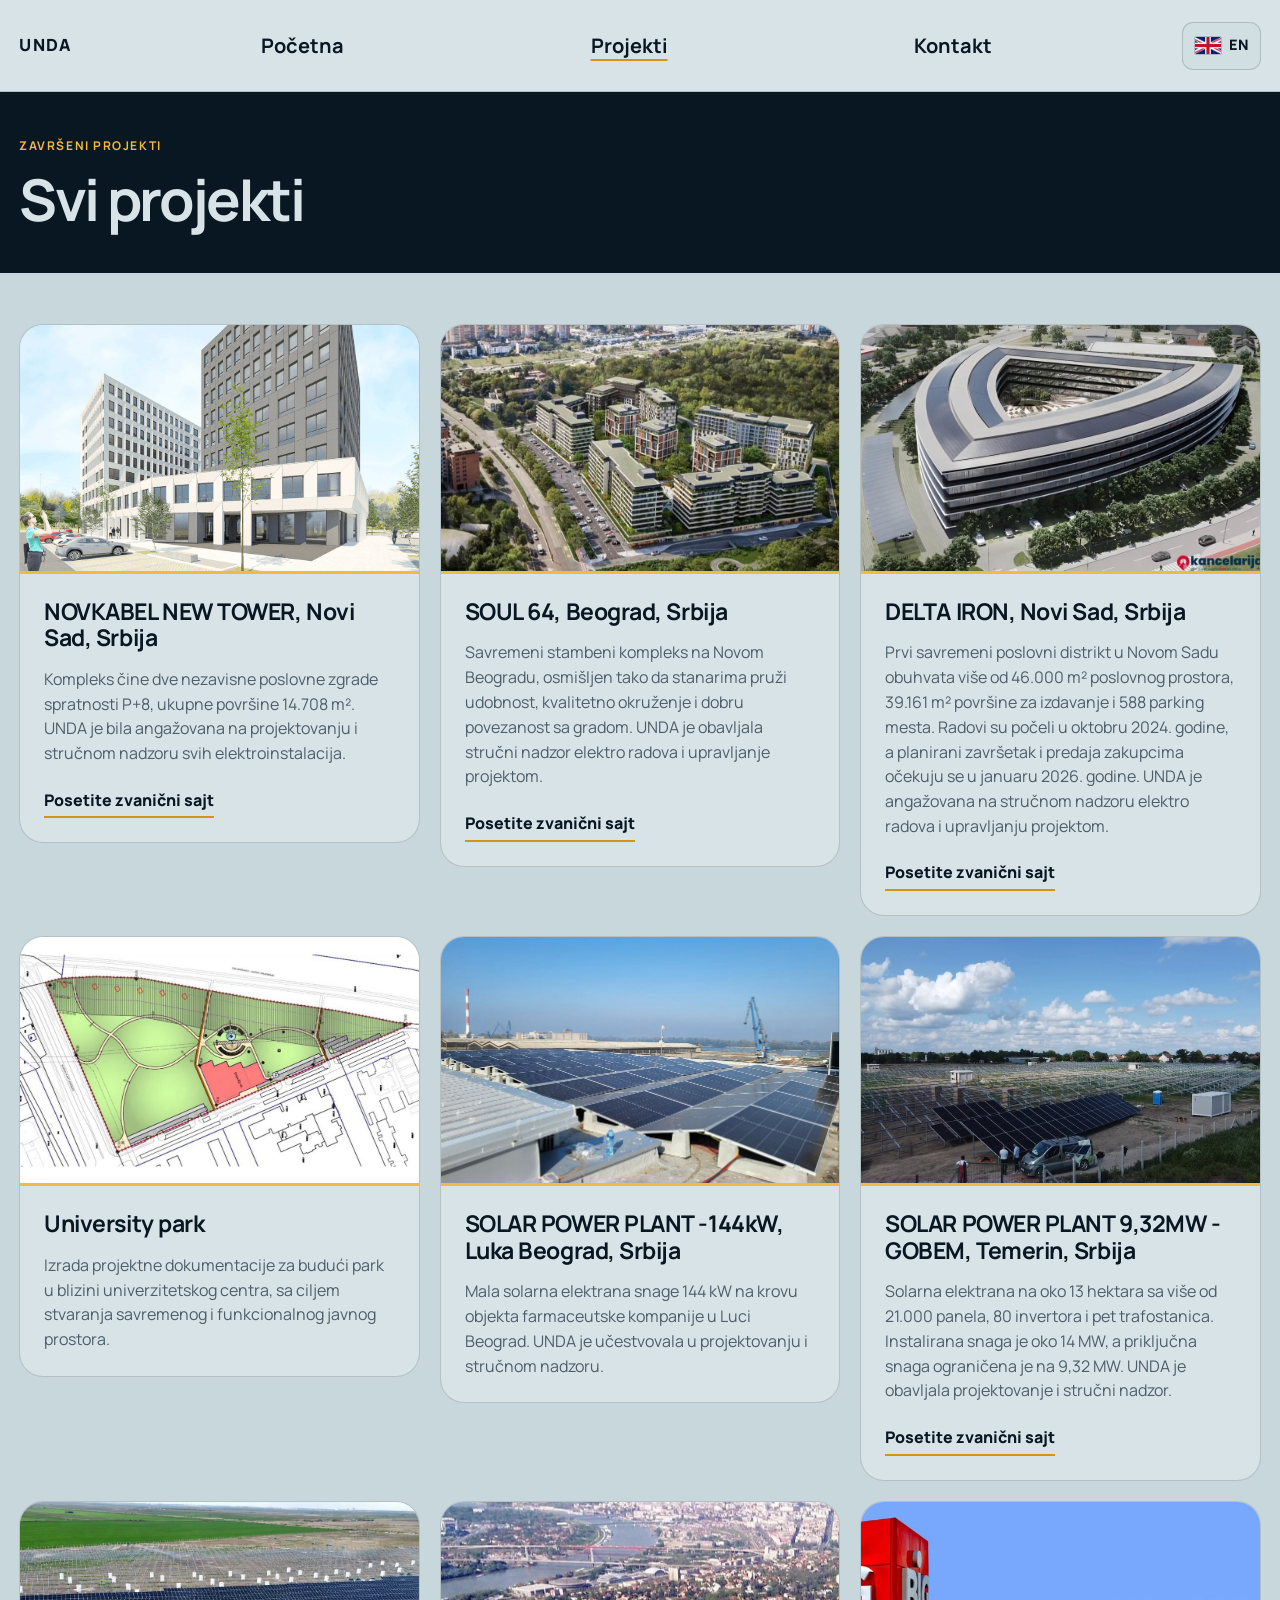
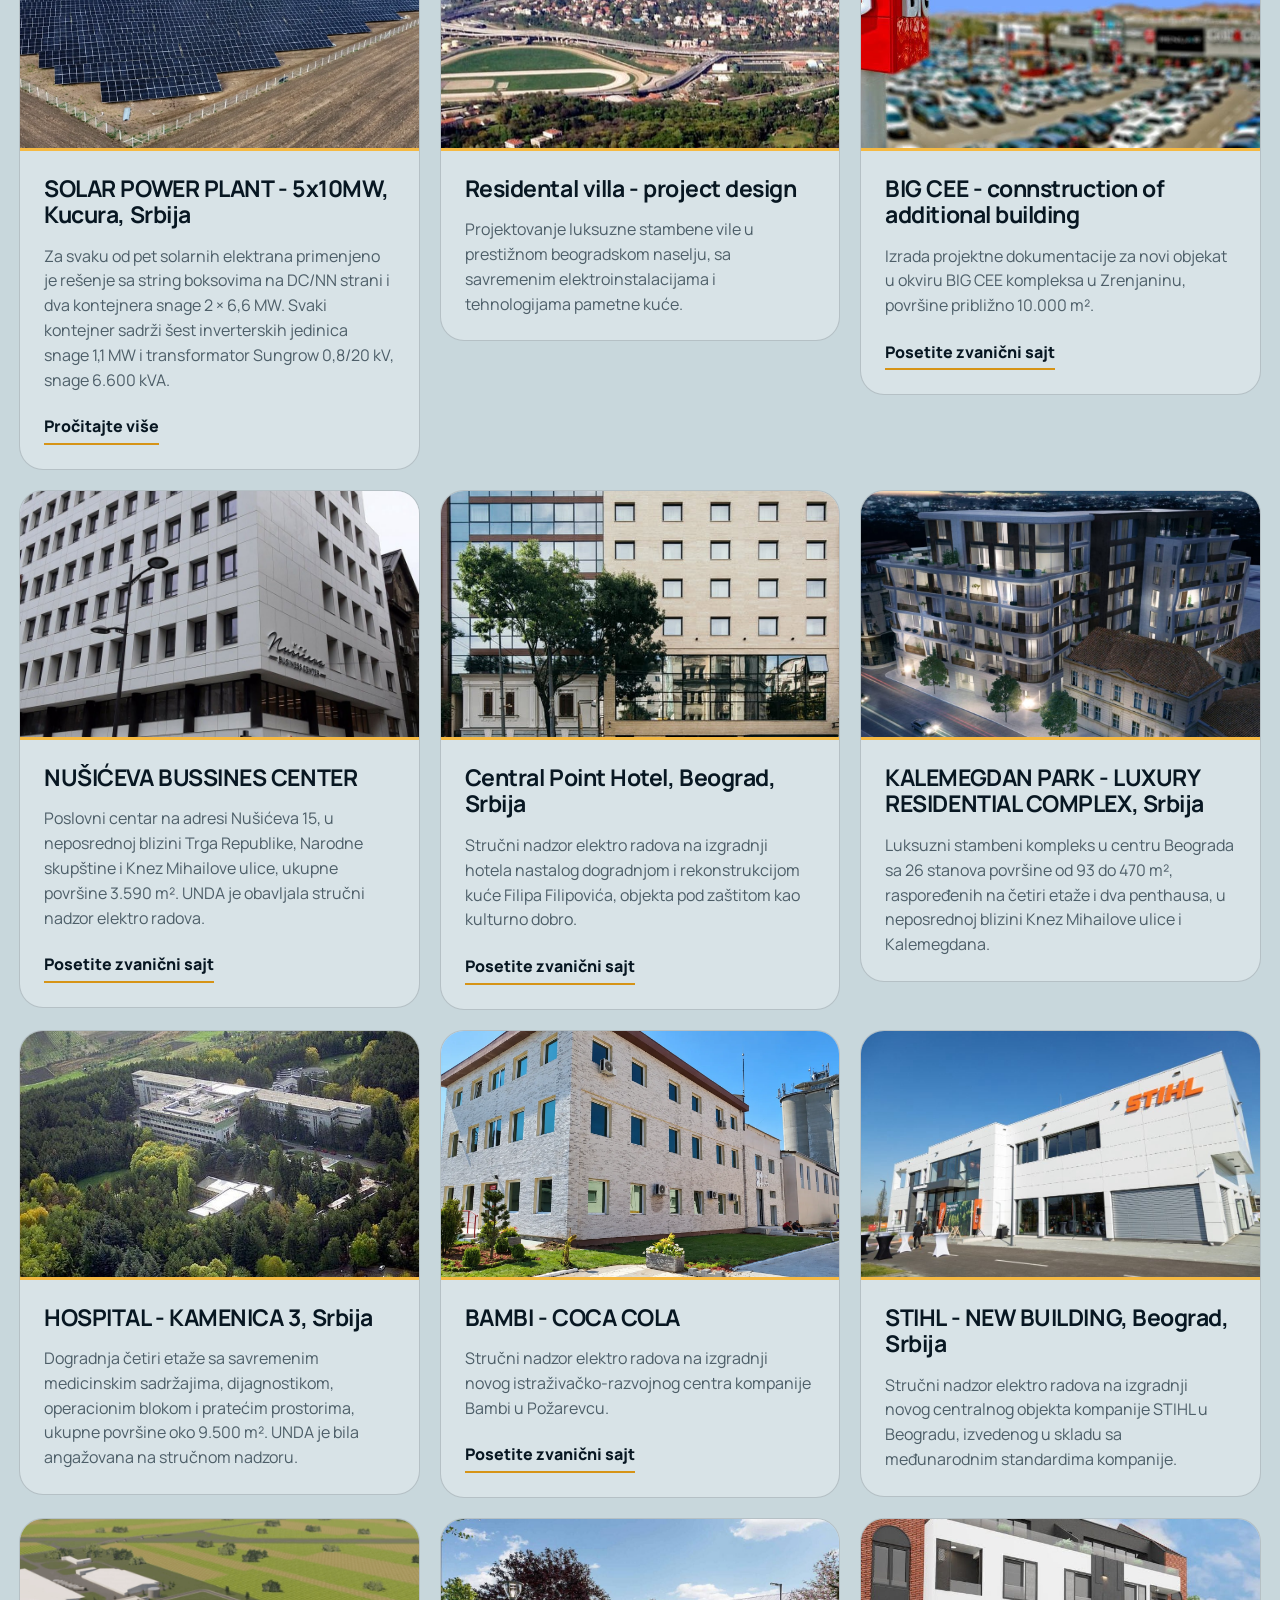
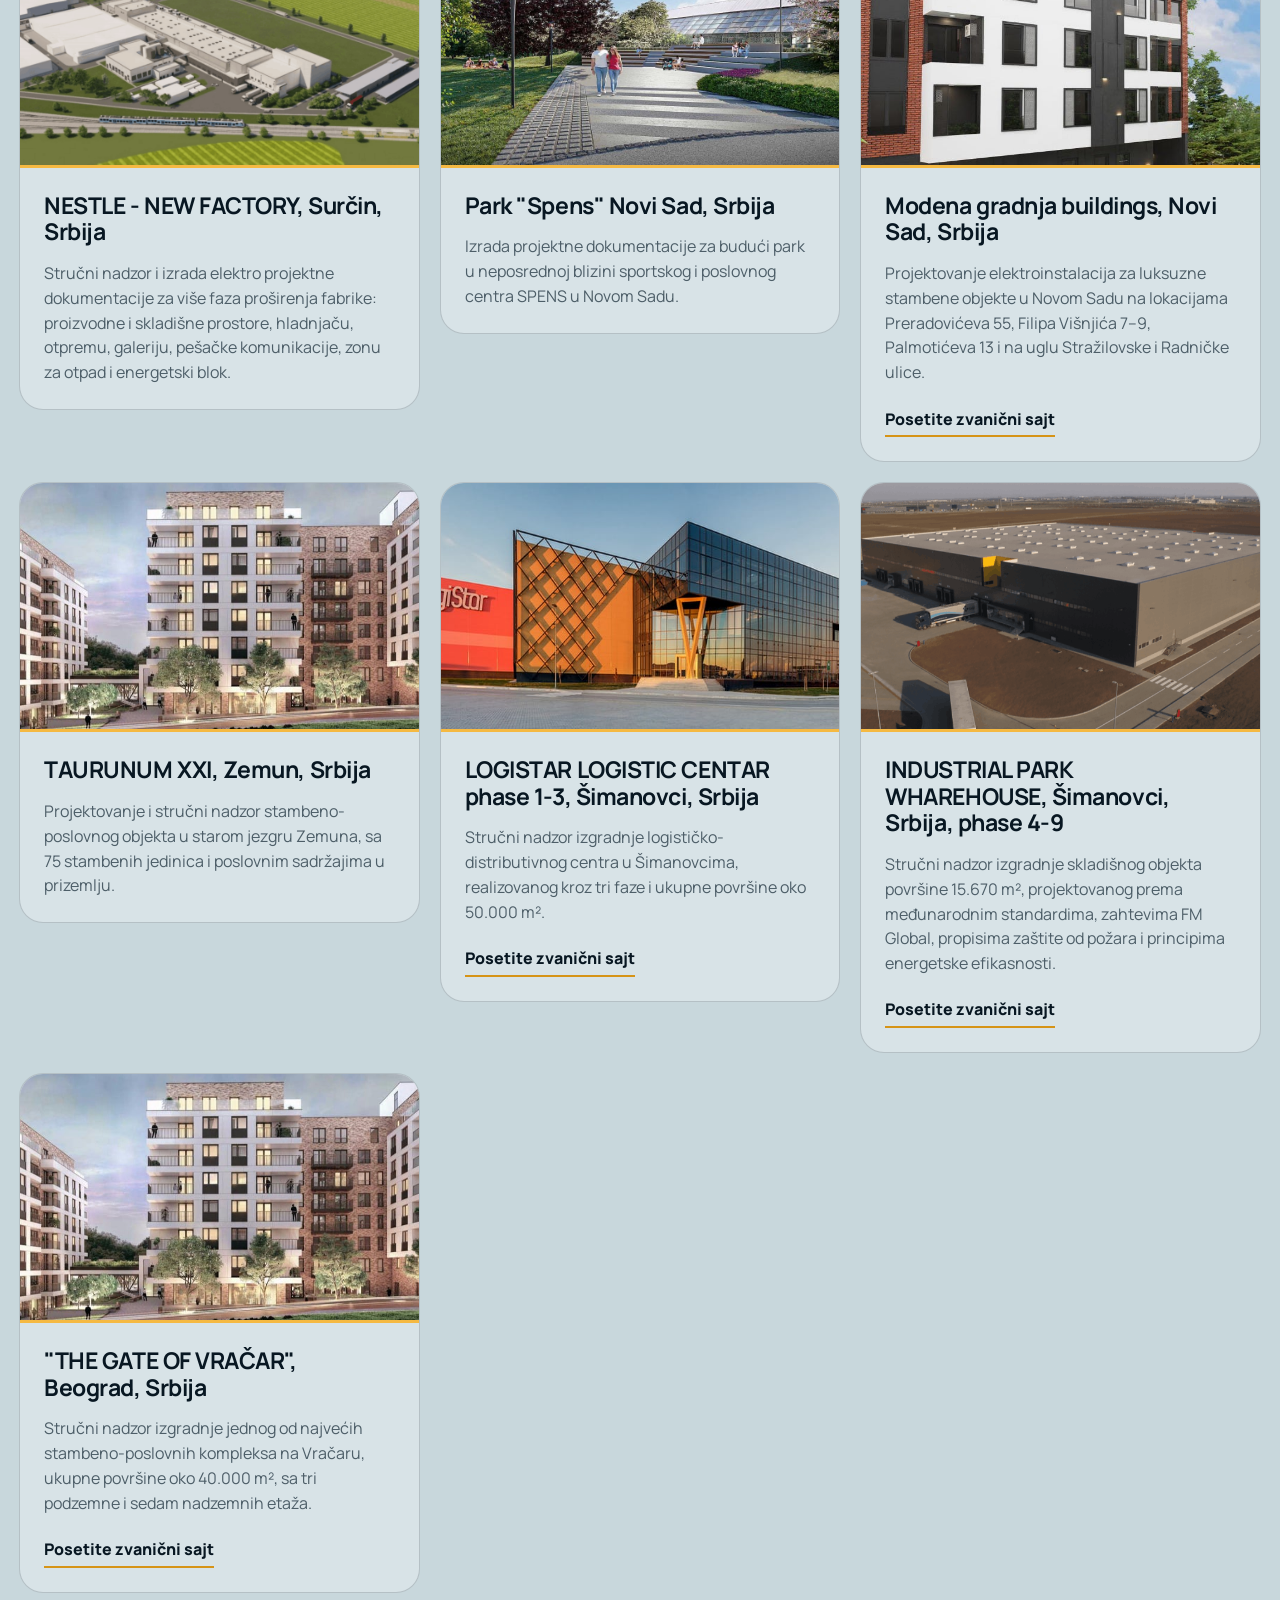
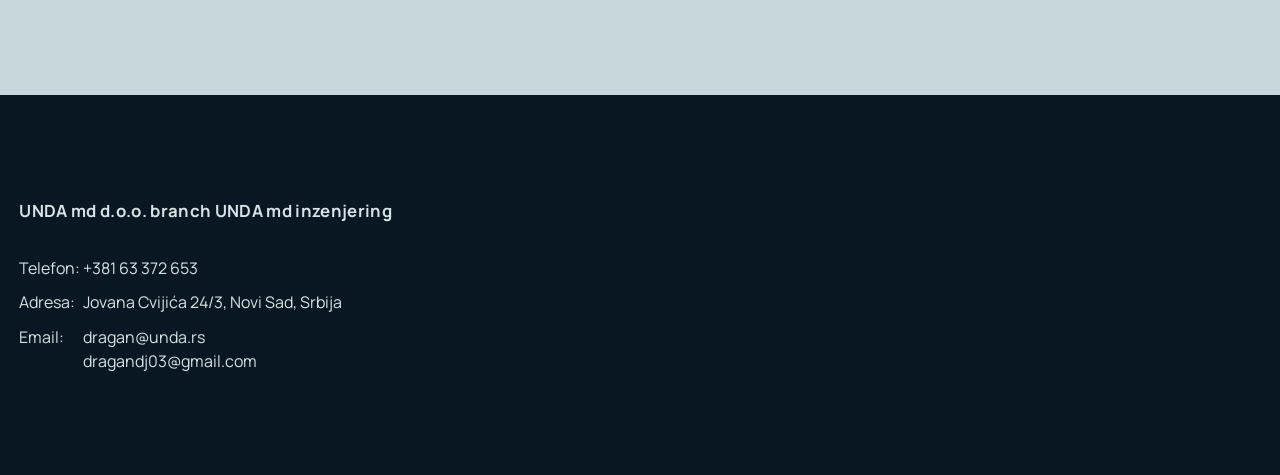
==== commit 36bdab2a: "Restore uniform project image alignment" ====
--- a/public/reference.html
+++ b/public/reference.html
@@ -24,7 +24,7 @@
   <meta name="twitter:title" content="Projekti | UNDA inženjering">
   <meta name="twitter:description" content="Završeni projekti iz oblasti projektne dokumentacije, stručnog nadzora i sudskog veštačenja.">
   <meta name="twitter:image" content="https://unda.rs/assets/images/references/novkabel-new-tower.png">
-  <link rel="stylesheet" href="assets/css/style.css?v=16">
+  <link rel="stylesheet" href="assets/css/style.css?v=17">
   <script src="assets/js/main.js?v=10" defer></script>
   <script type="application/ld+json">
   {
--- a/public/assets/css/style.css
+++ b/public/assets/css/style.css
@@ -57,7 +57,7 @@
 .carousel-button:hover,.carousel-button:focus-visible { background:#f8d37c; }
 .carousel-button-prev { left:0; }
 .carousel-button-next { right:0; }
-.reference-card-image { width:100%; aspect-ratio:4/3; display:block; object-fit:cover; border-bottom:3px solid var(--signal); }
+.reference-card-image { width:100%; height:auto; aspect-ratio:4/3; display:block; object-fit:cover; border-bottom:3px solid var(--signal); }
 .reference-card>p,.reference-card>h3,.reference-card>span { margin-left:1rem; margin-right:1rem; }
 .reference-card>p { margin-top:1.2rem; margin-bottom:.35rem; color:var(--signal-dark); font-size:.72rem; text-transform:uppercase; letter-spacing:.08em; }
 .reference-card>h3 { margin-top:1.2rem; margin-bottom:.3rem; font-size:1.2rem; line-height:1.25; }
@@ -86,7 +86,7 @@
 .all-references-hero h1 { margin:0; font-size:clamp(2.35rem,4.5vw,4.25rem); line-height:.98; letter-spacing:-.045em; }
 .all-references-grid { padding:clamp(2rem,4vw,4rem) clamp(1rem,1.5vw,2rem) clamp(5rem,8vw,8rem); display:grid; grid-template-columns:repeat(3,minmax(0,1fr)); gap:1.25rem; align-items:start; }
 .project-reference-card { overflow:hidden; border:1px solid var(--line); border-radius:1.5rem; background:var(--white); }
-.project-reference-card>img { width:100%; aspect-ratio:16/10; display:block; object-fit:cover; border-bottom:3px solid var(--signal); }
+.project-reference-card>img { width:100%; height:auto; aspect-ratio:16/10; display:block; object-fit:cover; border-bottom:3px solid var(--signal); }
 .project-reference-content { padding:1.5rem; display:flex; flex-direction:column; align-items:flex-start; gap:1rem; }
 .project-reference-content h2 { margin:0; font-size:clamp(1.25rem,1.8vw,1.65rem); line-height:1.15; letter-spacing:-.02em; }
 .project-reference-content p { margin:0; color:var(--muted); }
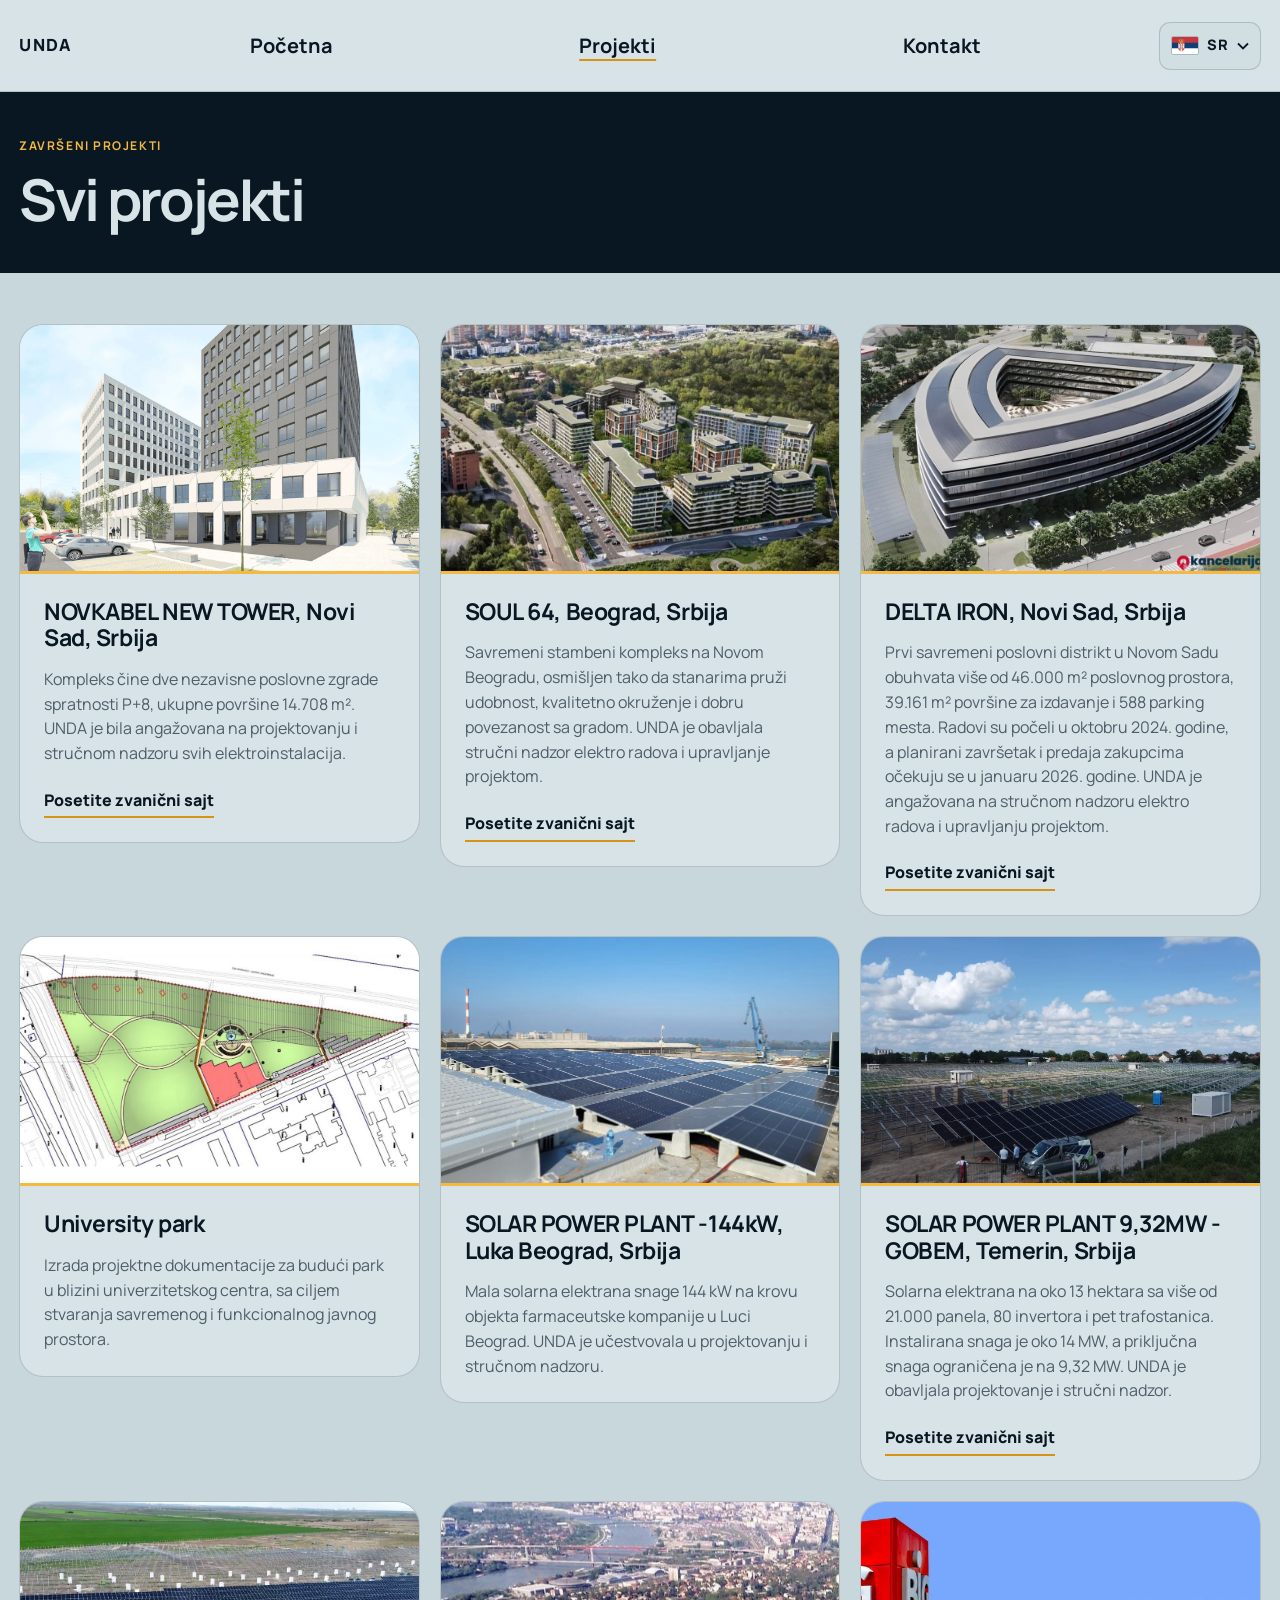
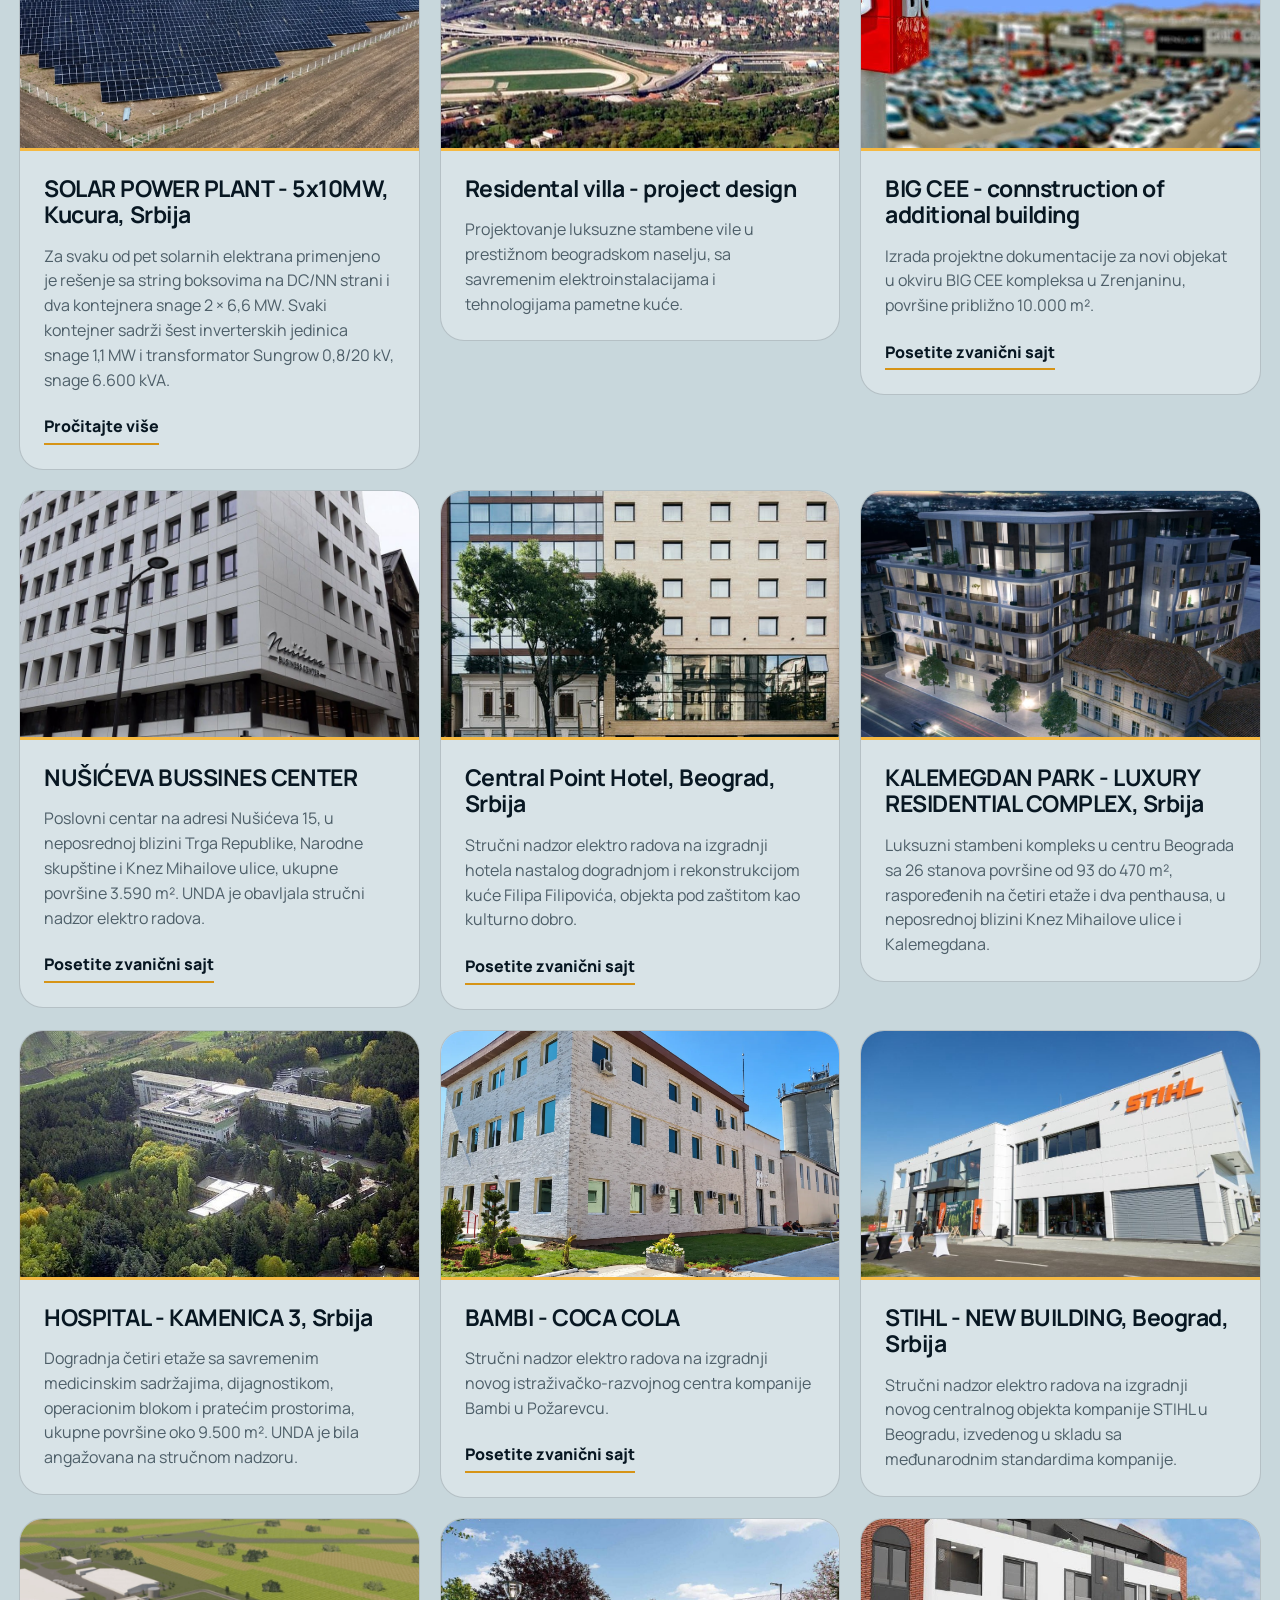
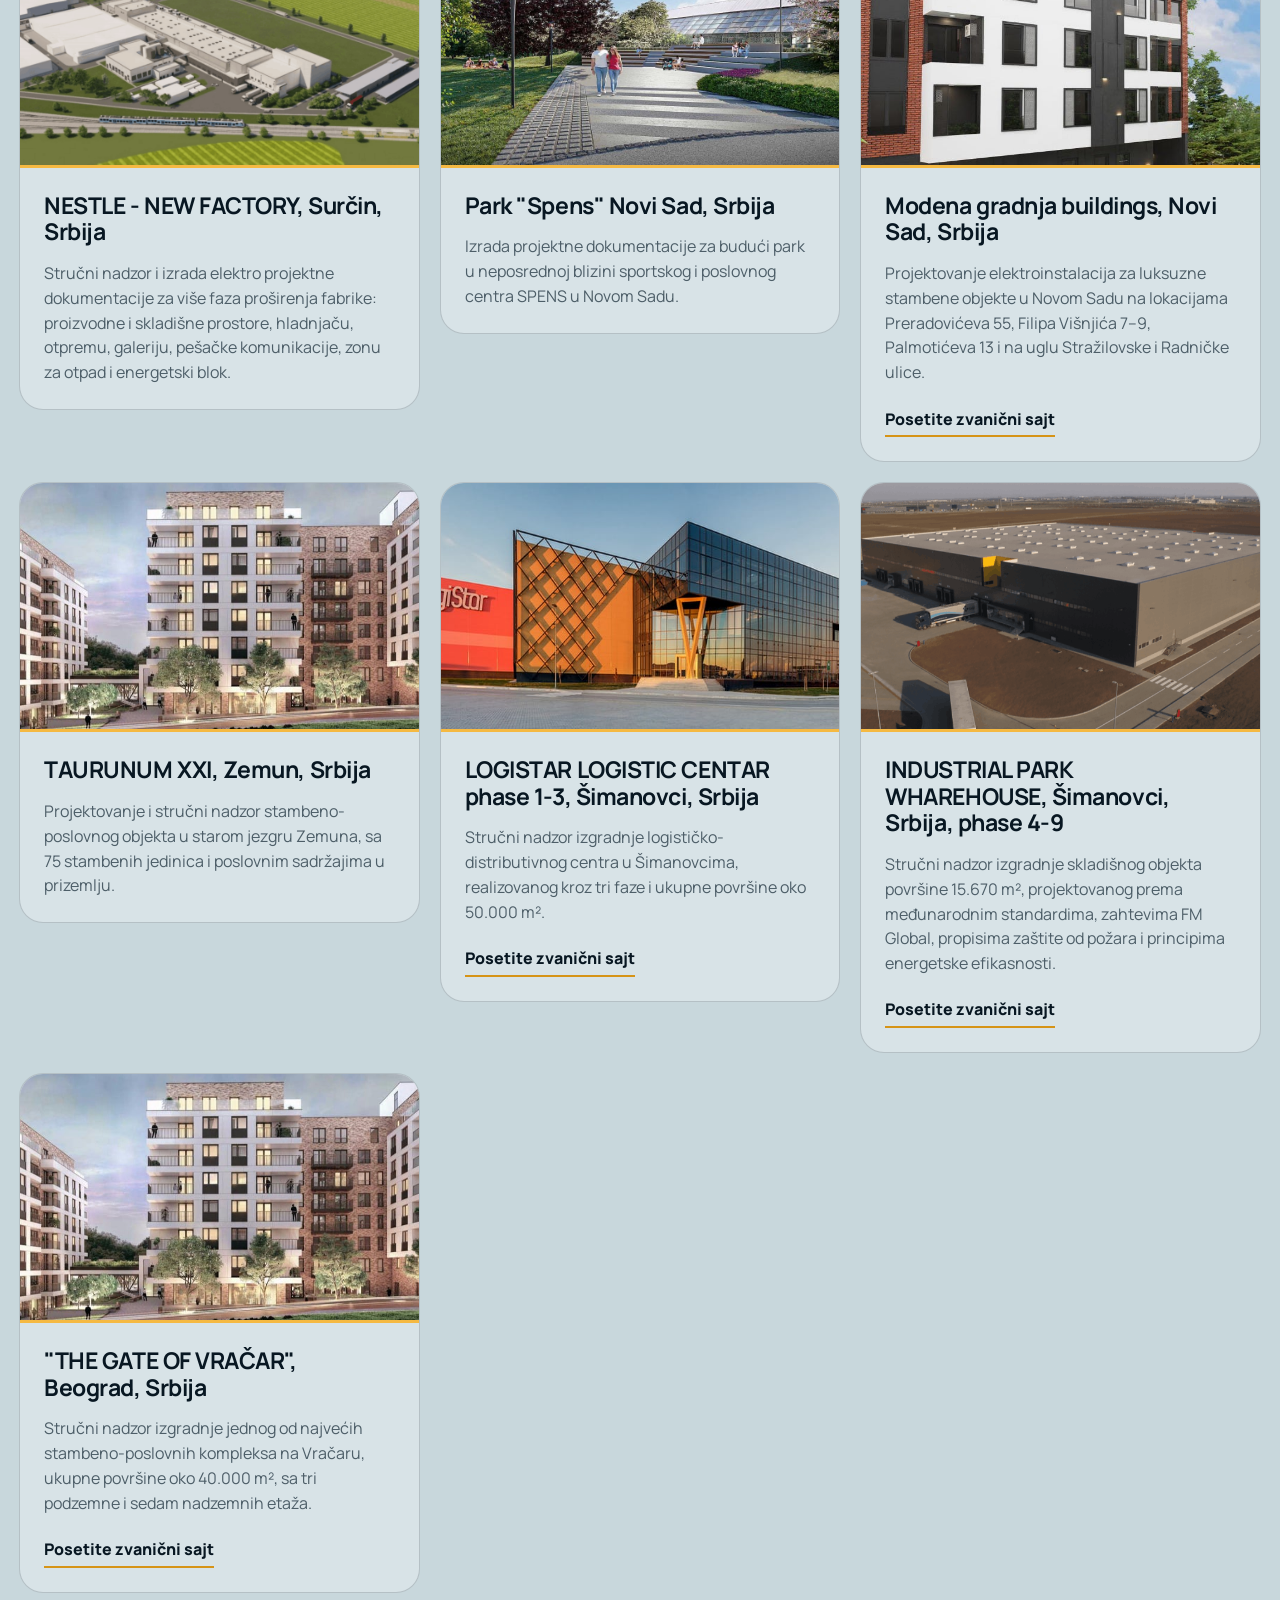
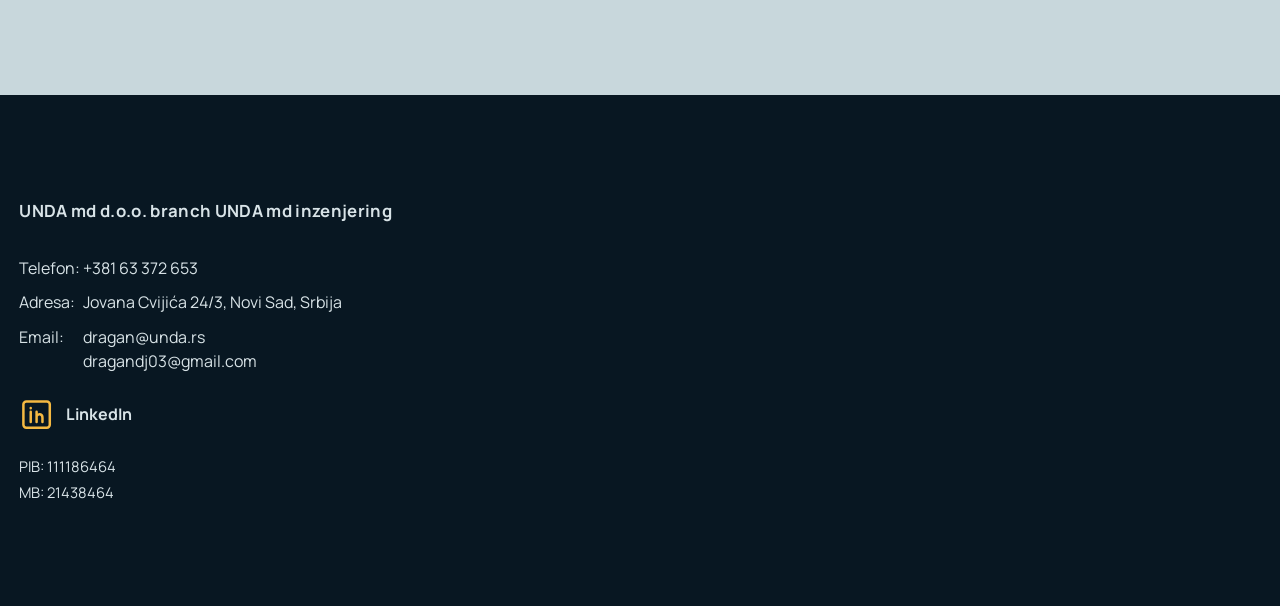
==== commit 1380ceee: "Unify contact footer and add language dropdown" ====
--- a/public/reference.html
+++ b/public/reference.html
@@ -24,8 +24,8 @@
   <meta name="twitter:title" content="Projekti | UNDA inženjering">
   <meta name="twitter:description" content="Završeni projekti iz oblasti projektne dokumentacije, stručnog nadzora i sudskog veštačenja.">
   <meta name="twitter:image" content="https://unda.rs/assets/images/references/novkabel-new-tower.png">
-  <link rel="stylesheet" href="assets/css/style.css?v=17">
-  <script src="assets/js/main.js?v=10" defer></script>
+  <link rel="stylesheet" href="assets/css/style.css?v=18">
+  <script src="assets/js/main.js?v=11" defer></script>
   <script type="application/ld+json">
   {
     "@context": "https://schema.org",
@@ -57,10 +57,15 @@
       <a href="index.html#kontakt" data-sr="Kontakt" data-en="Contact">Kontakt</a>
     </nav>
     <div class="language-switch" aria-label="Izbor jezika" data-aria-sr="Izbor jezika" data-aria-en="Language selection">
-      <button class="language-toggle" type="button" data-language-toggle data-target-language="en" aria-label="Prebaci na engleski">
-        <img class="language-flag" src="assets/images/flags/gb.png" alt="" aria-hidden="true">
-        <span class="language-code" aria-hidden="true">EN</span>
+      <button class="language-toggle" type="button" data-language-toggle aria-haspopup="menu" aria-expanded="false">
+        <img class="language-flag" src="assets/images/flags/rs.png" alt="" aria-hidden="true">
+        <span class="language-code">SR</span>
+        <svg class="language-chevron" viewBox="0 0 12 8" aria-hidden="true"><path d="m1 1.5 5 5 5-5"/></svg>
       </button>
+      <div class="language-menu" data-language-menu role="menu" hidden>
+        <button type="button" data-language-option="sr" role="menuitem"><img src="assets/images/flags/rs.png" alt="" aria-hidden="true"><span>SR</span></button>
+        <button type="button" data-language-option="en" role="menuitem"><img src="assets/images/flags/gb.png" alt="" aria-hidden="true"><span>EN</span></button>
+      </div>
     </div>
   </header>
 
@@ -169,6 +174,16 @@
       <div class="footer-contact-line"><span data-sr="Adresa:" data-en="Address:">Adresa:</span> <address data-sr="Jovana Cvijića 24/3, Novi Sad, Srbija" data-en="Jovana Cvijića 24/3, Novi Sad, Serbia">Jovana Cvijića 24/3, Novi Sad, Srbija</address></div>
       <div class="footer-contact-line footer-emails"><span>Email:</span><a href="mailto:dragan@unda.rs">dragan@unda.rs</a><a href="mailto:dragandj03@gmail.com">dragandj03@gmail.com</a></div>
     </div>
+    <div class="footer-social">
+      <a class="linkedin-link" href="https://www.linkedin.com/in/dragan-djuric-0953867a/" target="_blank" rel="noopener noreferrer" aria-label="LinkedIn profil Dragana Đurića" data-aria-sr="LinkedIn profil Dragana Đurića" data-aria-en="Dragan Đurić's LinkedIn profile">
+        <svg viewBox="0 0 24 24" aria-hidden="true"><rect x="3" y="3" width="18" height="18" rx="2"/><path d="M8 10v7M8 7.5v.1M12 17v-7M12 13.2c.8-2 4-2.1 4 1V17"/></svg>
+        <span>LinkedIn</span>
+      </a>
+    </div>
+    <div class="company-identifiers">
+      <span>PIB: 111186464</span>
+      <span>MB: 21438464</span>
+    </div>
   </footer>
 </body>
 </html>
--- a/public/assets/css/style.css
+++ b/public/assets/css/style.css
@@ -17,11 +17,18 @@
 .main-nav a { padding:.65rem .9rem; text-decoration:none; font-size:1.25rem; font-weight:700; }
 .main-nav a:hover,.main-nav a:focus-visible { text-decoration:underline; text-decoration-color:var(--signal-dark); text-decoration-thickness:2px; text-underline-offset:.3rem; }
 .main-nav a[aria-current="page"] { text-decoration:underline; text-decoration-color:var(--signal-dark); text-decoration-thickness:2px; text-underline-offset:.35rem; }
-.language-switch { display:flex; align-items:center; justify-self:end; gap:.35rem; }
-.language-toggle { min-width:76px; min-height:48px; padding:.45rem .7rem; display:inline-flex; align-items:center; justify-content:center; gap:.45rem; border:1px solid var(--line); border-radius:.7rem; background:var(--surface); color:var(--ink); font:inherit; font-weight:800; cursor:pointer; transition:border-color .2s ease,background .2s ease; }
+.language-switch { position:relative; display:flex; align-items:center; justify-self:end; }
+.language-toggle { min-width:96px; min-height:48px; padding:.45rem .7rem; display:inline-flex; align-items:center; justify-content:center; gap:.5rem; border:1px solid var(--line); border-radius:.7rem; background:var(--surface); color:var(--ink); font:inherit; font-weight:800; cursor:pointer; transition:border-color .2s ease,background .2s ease; }
 .language-toggle:hover,.language-toggle:focus-visible { border-color:var(--signal-dark); background:var(--white); }
 .language-flag { width:28px; height:19px; display:block; object-fit:cover; border:1px solid rgba(8,23,34,.18); border-radius:2px; }
 .language-code { font-size:.9rem; letter-spacing:.06em; }
+.language-chevron { width:12px; height:8px; fill:none; stroke:currentColor; stroke-width:1.8; transition:transform .2s ease; }
+.language-toggle[aria-expanded="true"] .language-chevron { transform:rotate(180deg); }
+.language-menu { position:absolute; top:calc(100% + .4rem); right:0; z-index:30; min-width:100%; padding:.3rem; border:1px solid var(--line); border-radius:.7rem; background:var(--white); box-shadow:0 .8rem 2rem rgba(8,23,34,.16); }
+.language-menu[hidden] { display:none; }
+.language-menu button { width:100%; padding:.55rem .65rem; display:flex; align-items:center; gap:.55rem; border:0; border-radius:.45rem; background:transparent; color:var(--ink); font:inherit; font-weight:800; cursor:pointer; }
+.language-menu button:hover,.language-menu button:focus-visible,.language-menu button[aria-current="true"] { background:var(--surface); }
+.language-menu img { width:28px; height:19px; object-fit:cover; border:1px solid rgba(8,23,34,.18); border-radius:2px; }
 
 .hero { padding:clamp(2.2rem,4vw,3.5rem) clamp(1rem,1.5vw,2rem) clamp(2rem,3vw,3rem); display:flex; flex-direction:column; gap:clamp(1.5rem,3vw,2.5rem); position:relative; isolation:isolate; overflow:hidden; background:var(--ink); color:var(--white); }
 .hero::before { content:""; position:absolute; inset:0; z-index:-1; background:url("../images/cad-pattern.svg") center/cover no-repeat; pointer-events:none; }
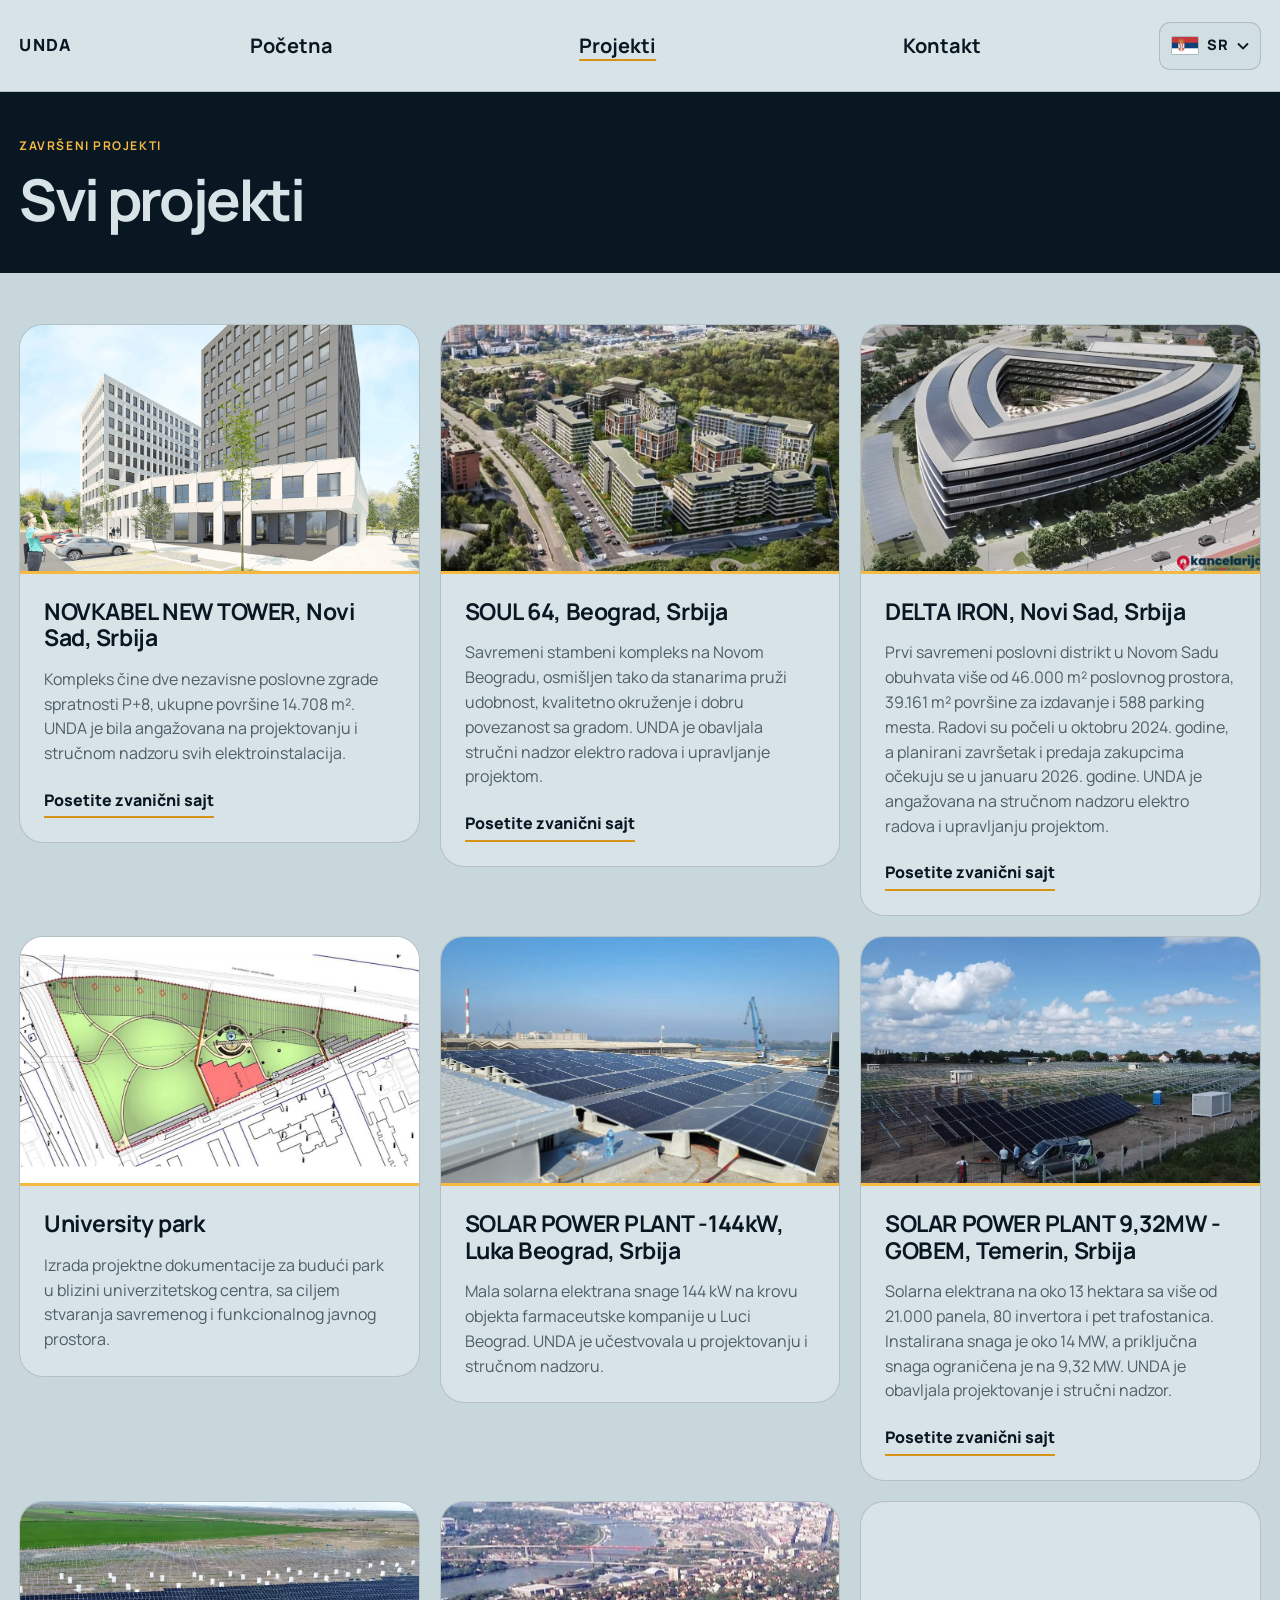
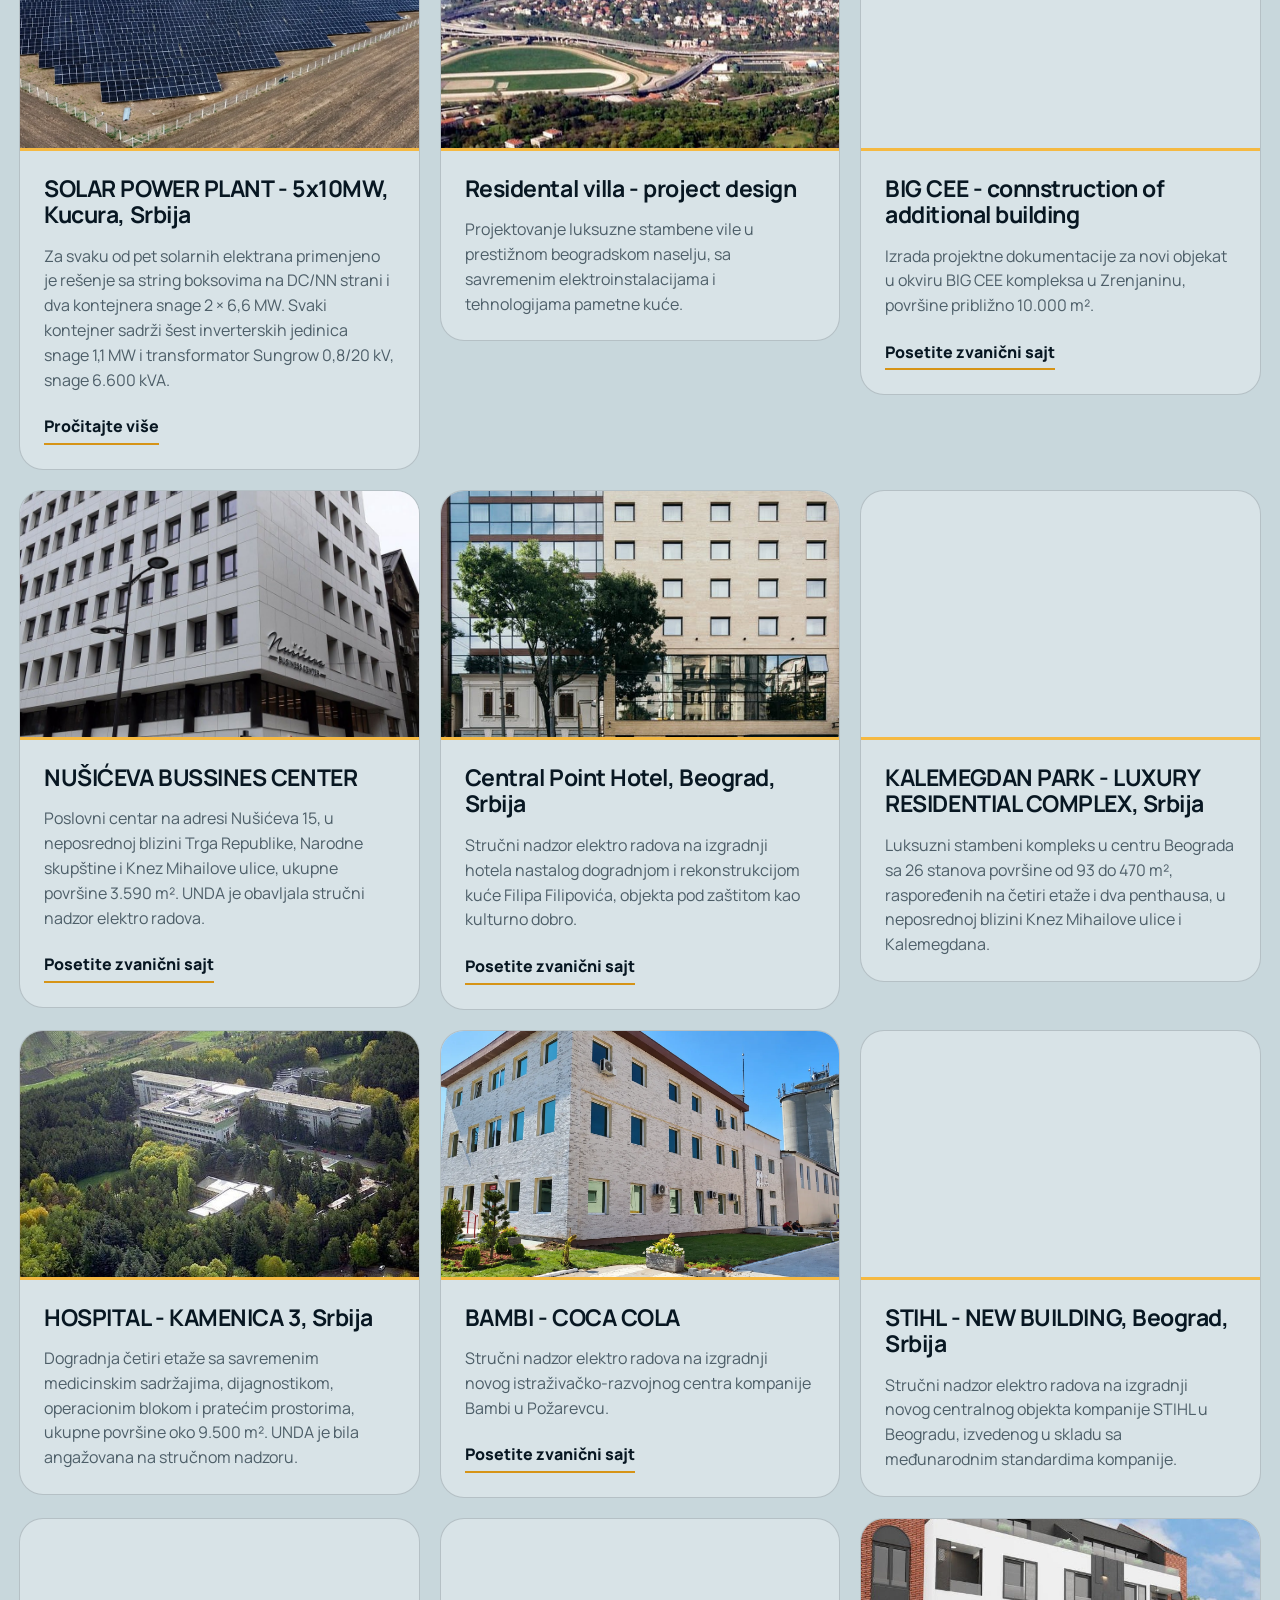
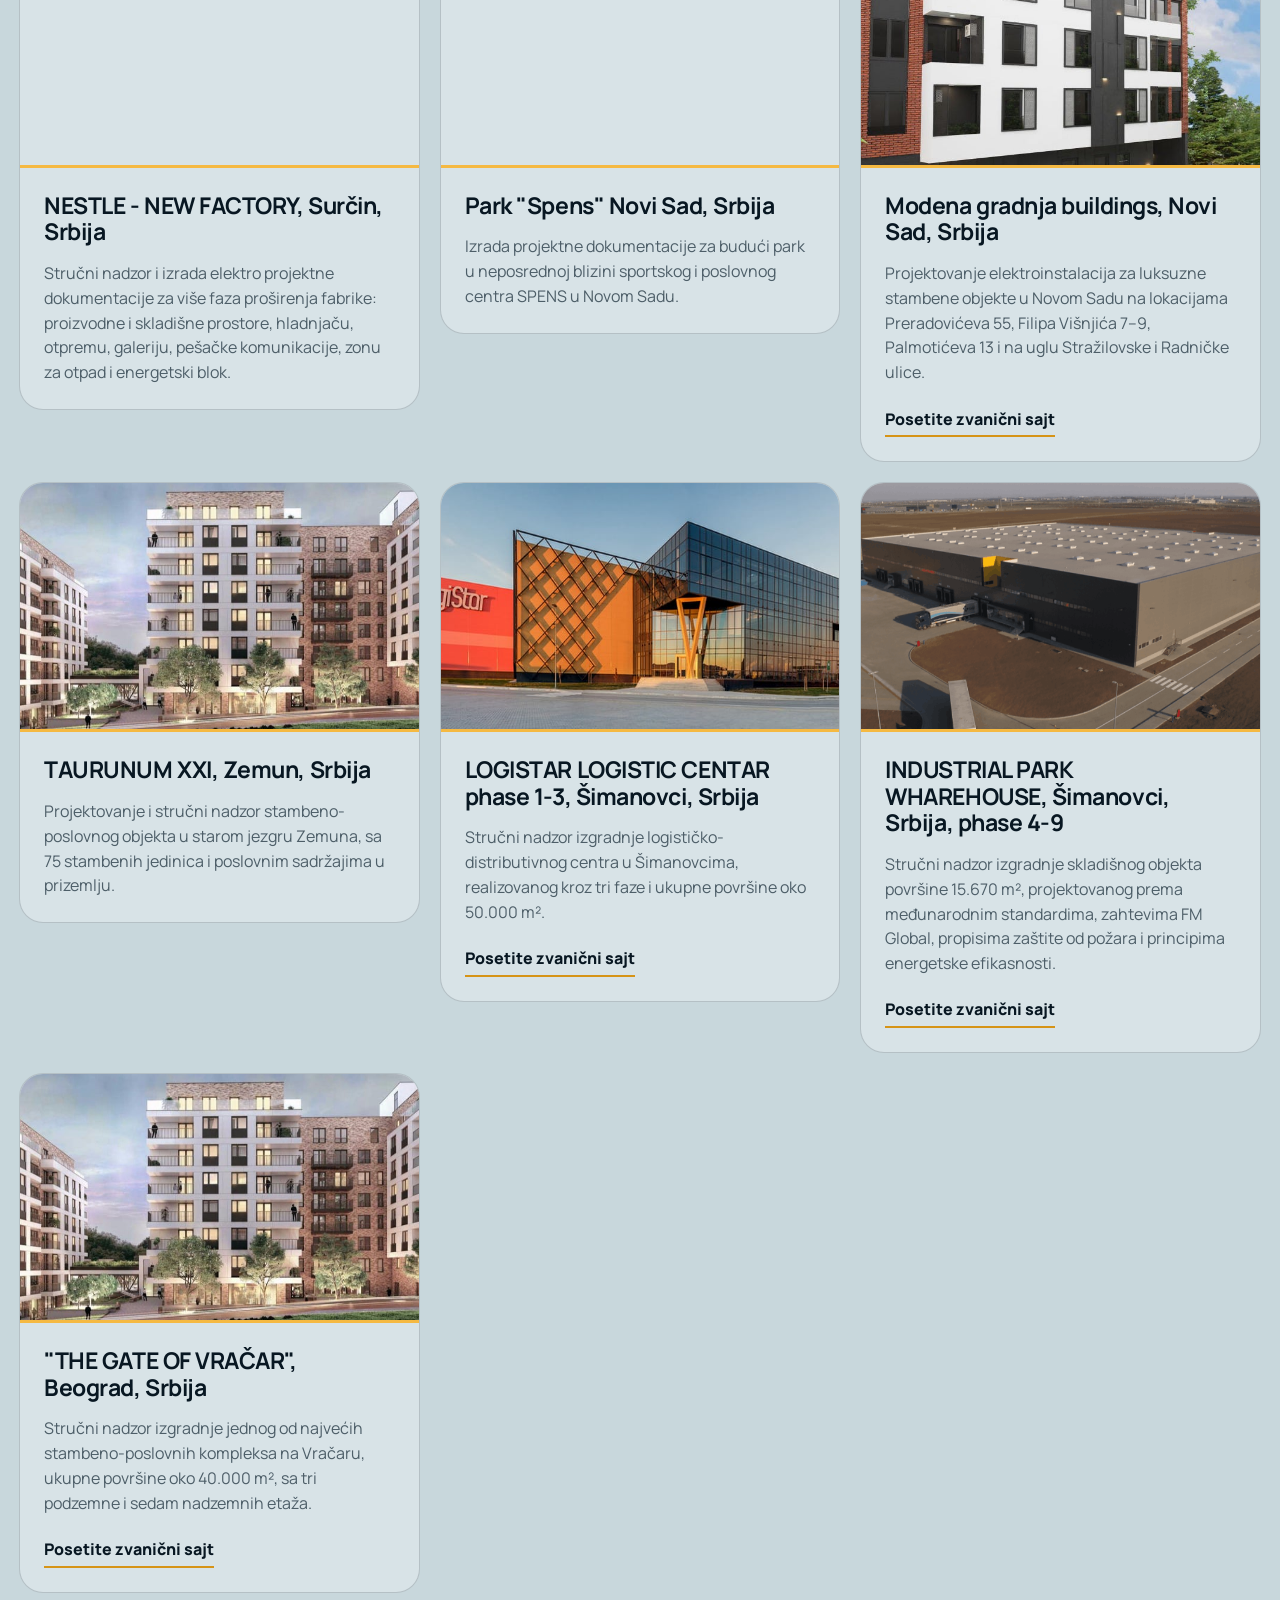
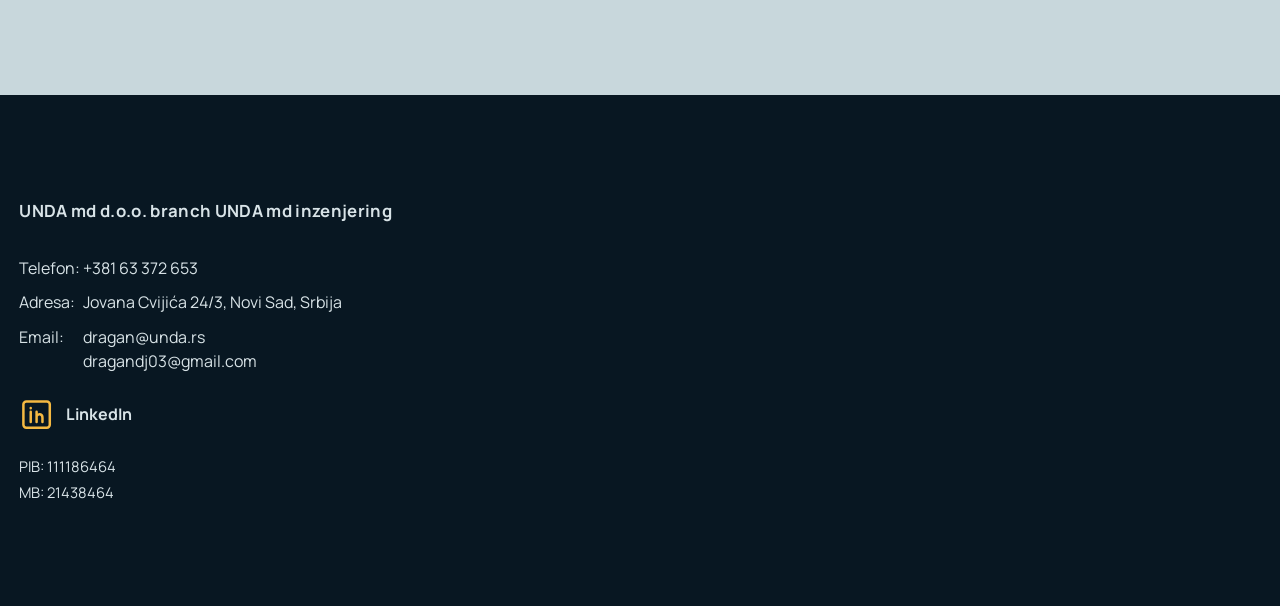
==== commit 907e6668: "Add smart mobile header scrolling" ====
--- a/public/reference.html
+++ b/public/reference.html
@@ -24,8 +24,8 @@
   <meta name="twitter:title" content="Projekti | UNDA inženjering">
   <meta name="twitter:description" content="Završeni projekti iz oblasti projektne dokumentacije, stručnog nadzora i sudskog veštačenja.">
   <meta name="twitter:image" content="https://unda.rs/assets/images/references/novkabel-new-tower.png">
-  <link rel="stylesheet" href="assets/css/style.css?v=18">
-  <script src="assets/js/main.js?v=11" defer></script>
+  <link rel="stylesheet" href="assets/css/style.css?v=20">
+  <script src="assets/js/main.js?v=12" defer></script>
   <script type="application/ld+json">
   {
     "@context": "https://schema.org",
--- a/public/assets/css/style.css
+++ b/public/assets/css/style.css
@@ -103,7 +103,8 @@
 @media (max-width:1100px) { .all-references-grid { grid-template-columns:repeat(2,minmax(0,1fr)); } }
 @media (max-width:1000px) { .content-section { padding-left:2rem; padding-right:2rem; } }
 @media (max-width:760px) {
-  .site-header { min-height:auto; padding:.8rem 1rem; grid-template-columns:1fr auto; gap:.75rem 1rem; position:static; }
+  .site-header { min-height:auto; padding:.8rem 1rem; grid-template-columns:1fr auto; gap:.75rem 1rem; position:sticky; top:0; transition:transform .25s ease; }
+  .site-header.site-header--hidden { transform:translateY(-100%); }
   .brand { grid-column:1; }
   .brand-name { font-size:.88rem; }
   .language-switch { grid-column:2; grid-row:1; }
@@ -126,3 +127,7 @@
   .project-reference-content { padding:1.25rem; }
   .site-footer { padding:4.5rem 1rem 2rem; }
 }
+
+@media (max-width:760px) and (prefers-reduced-motion:reduce) {
+  .site-header { transition:none; }
+}
